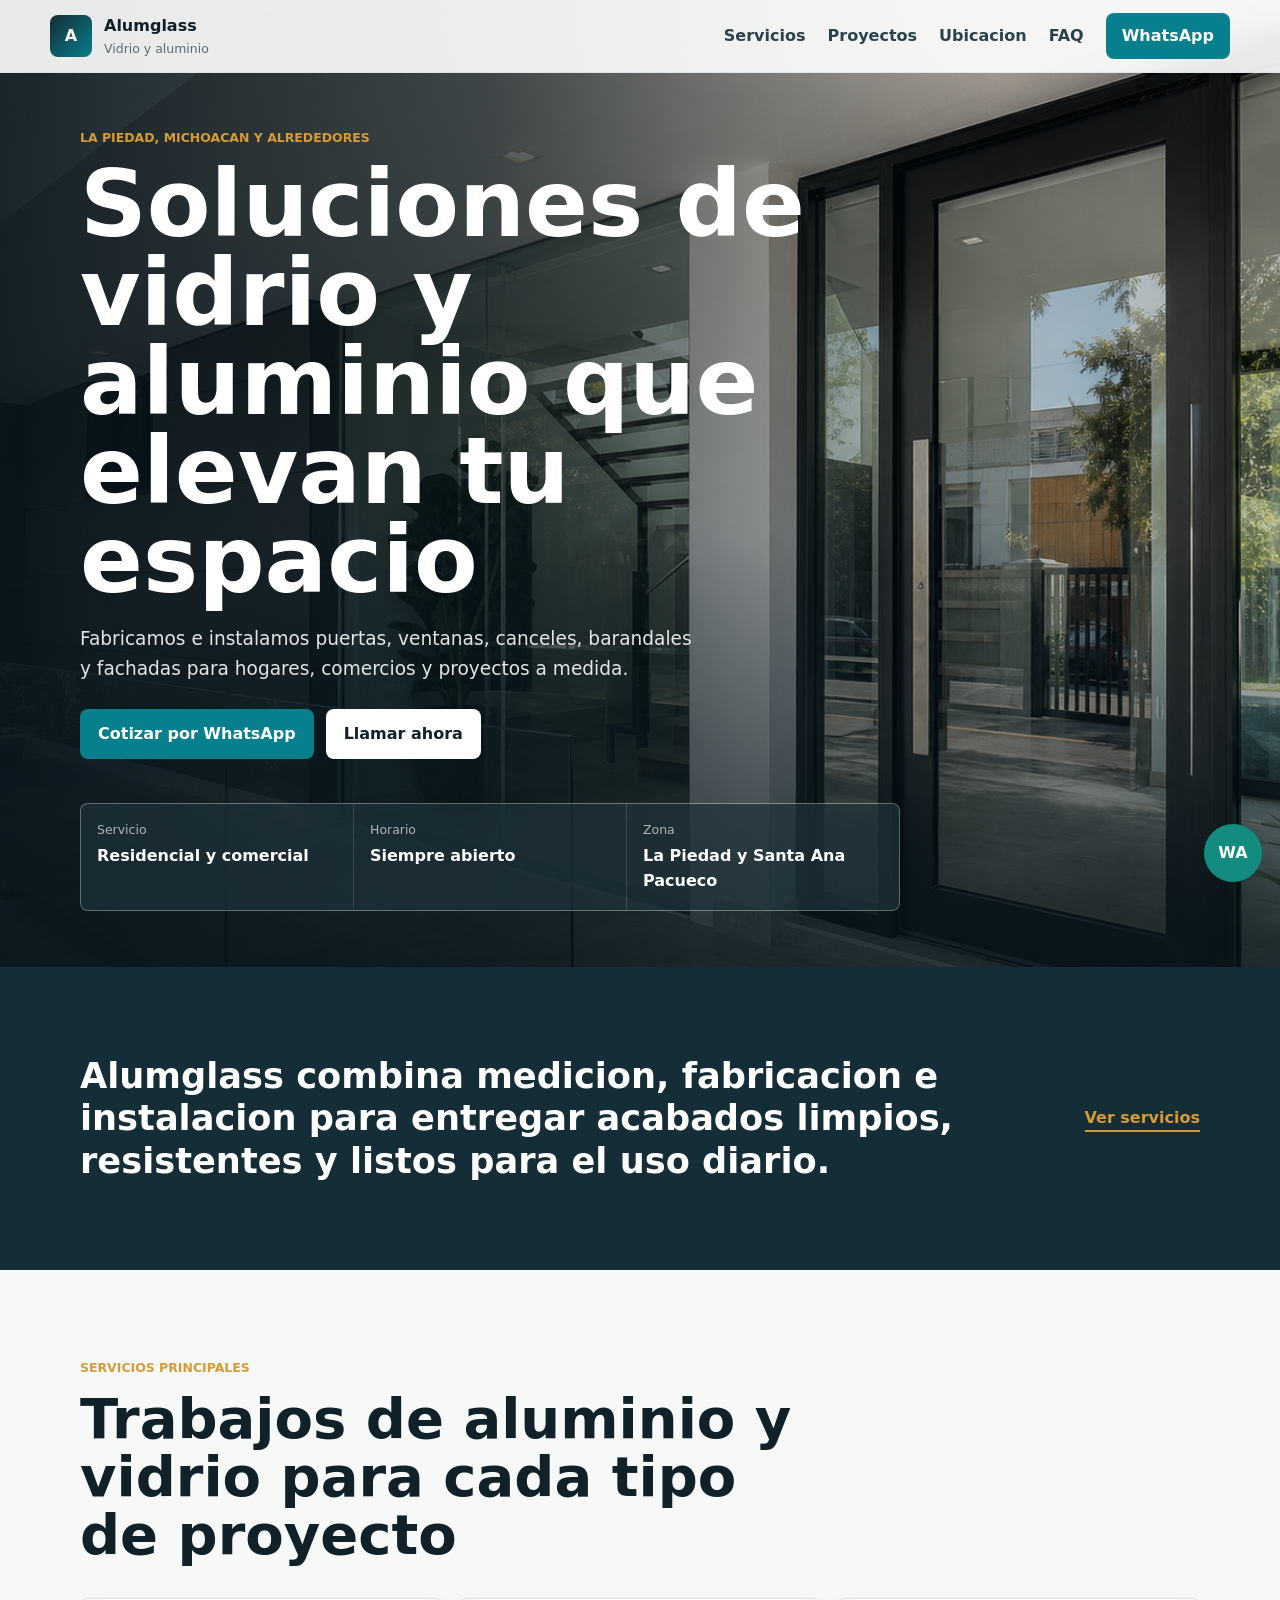
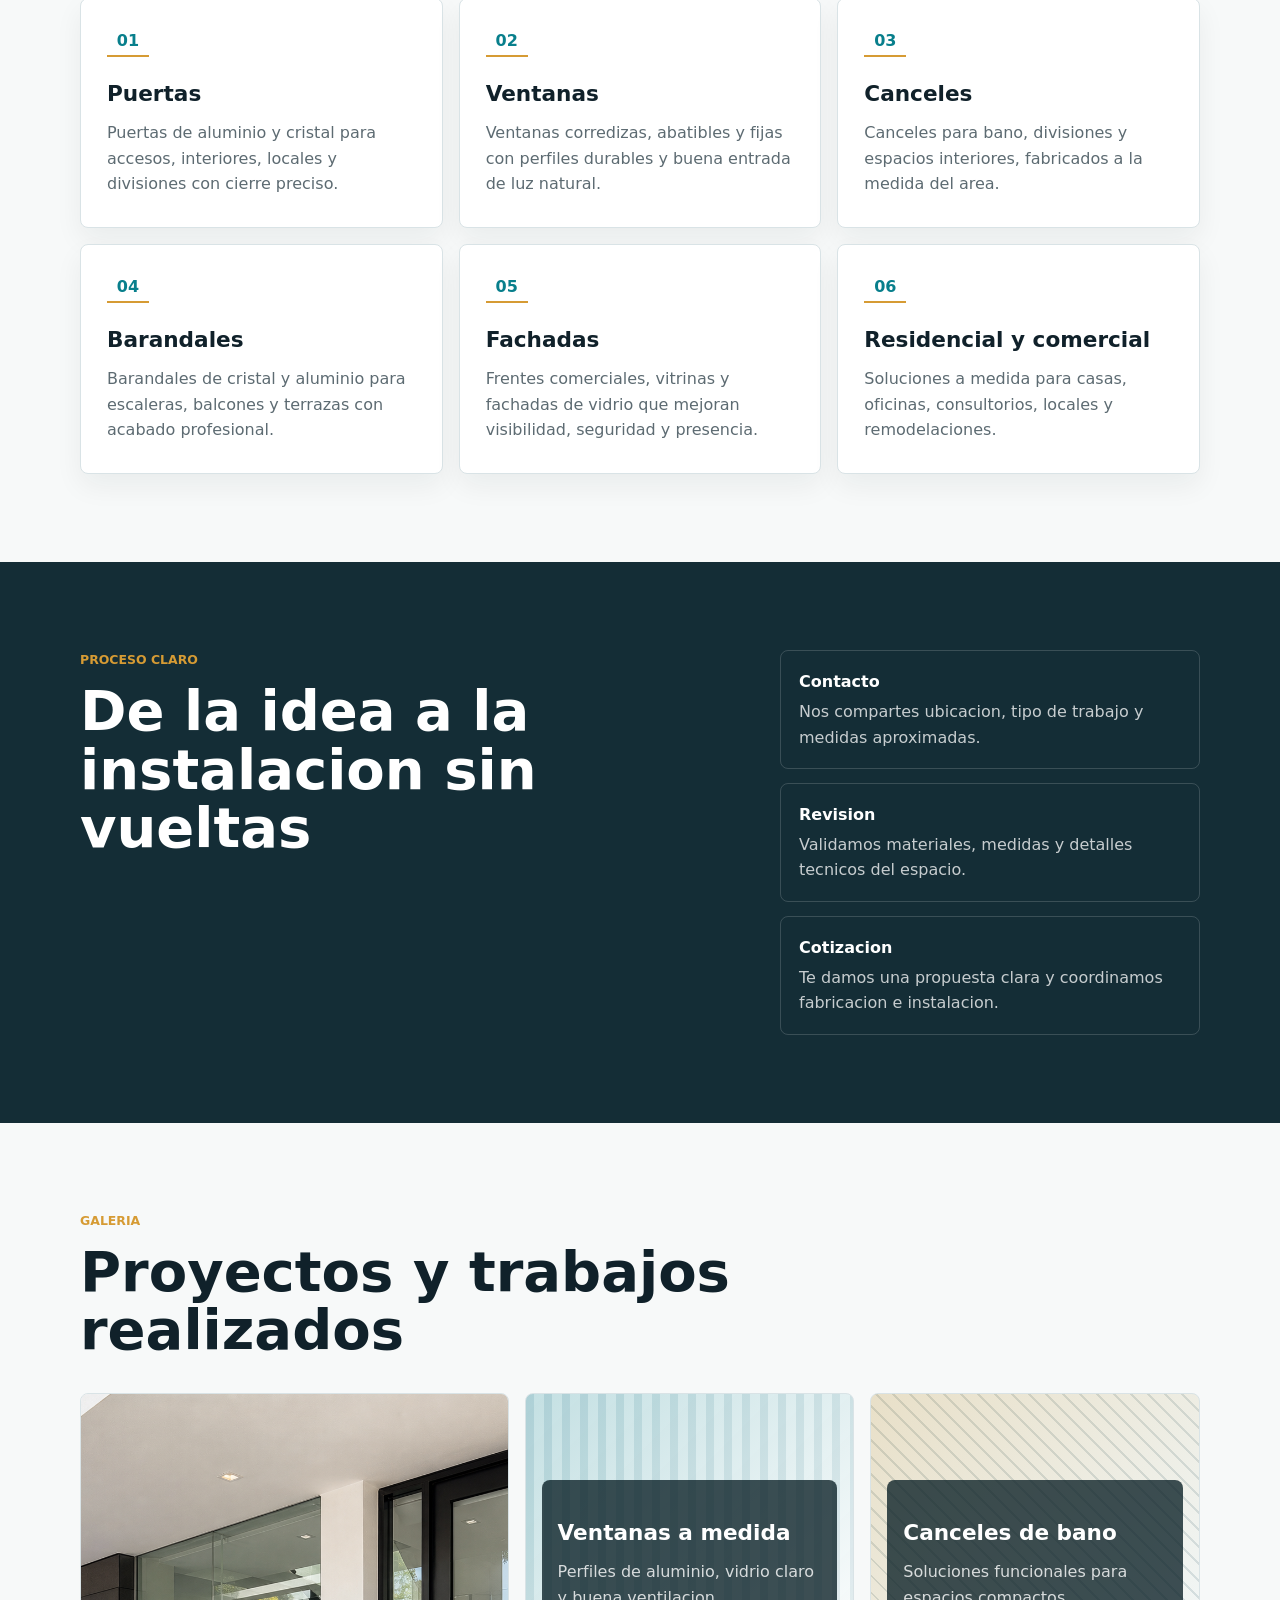
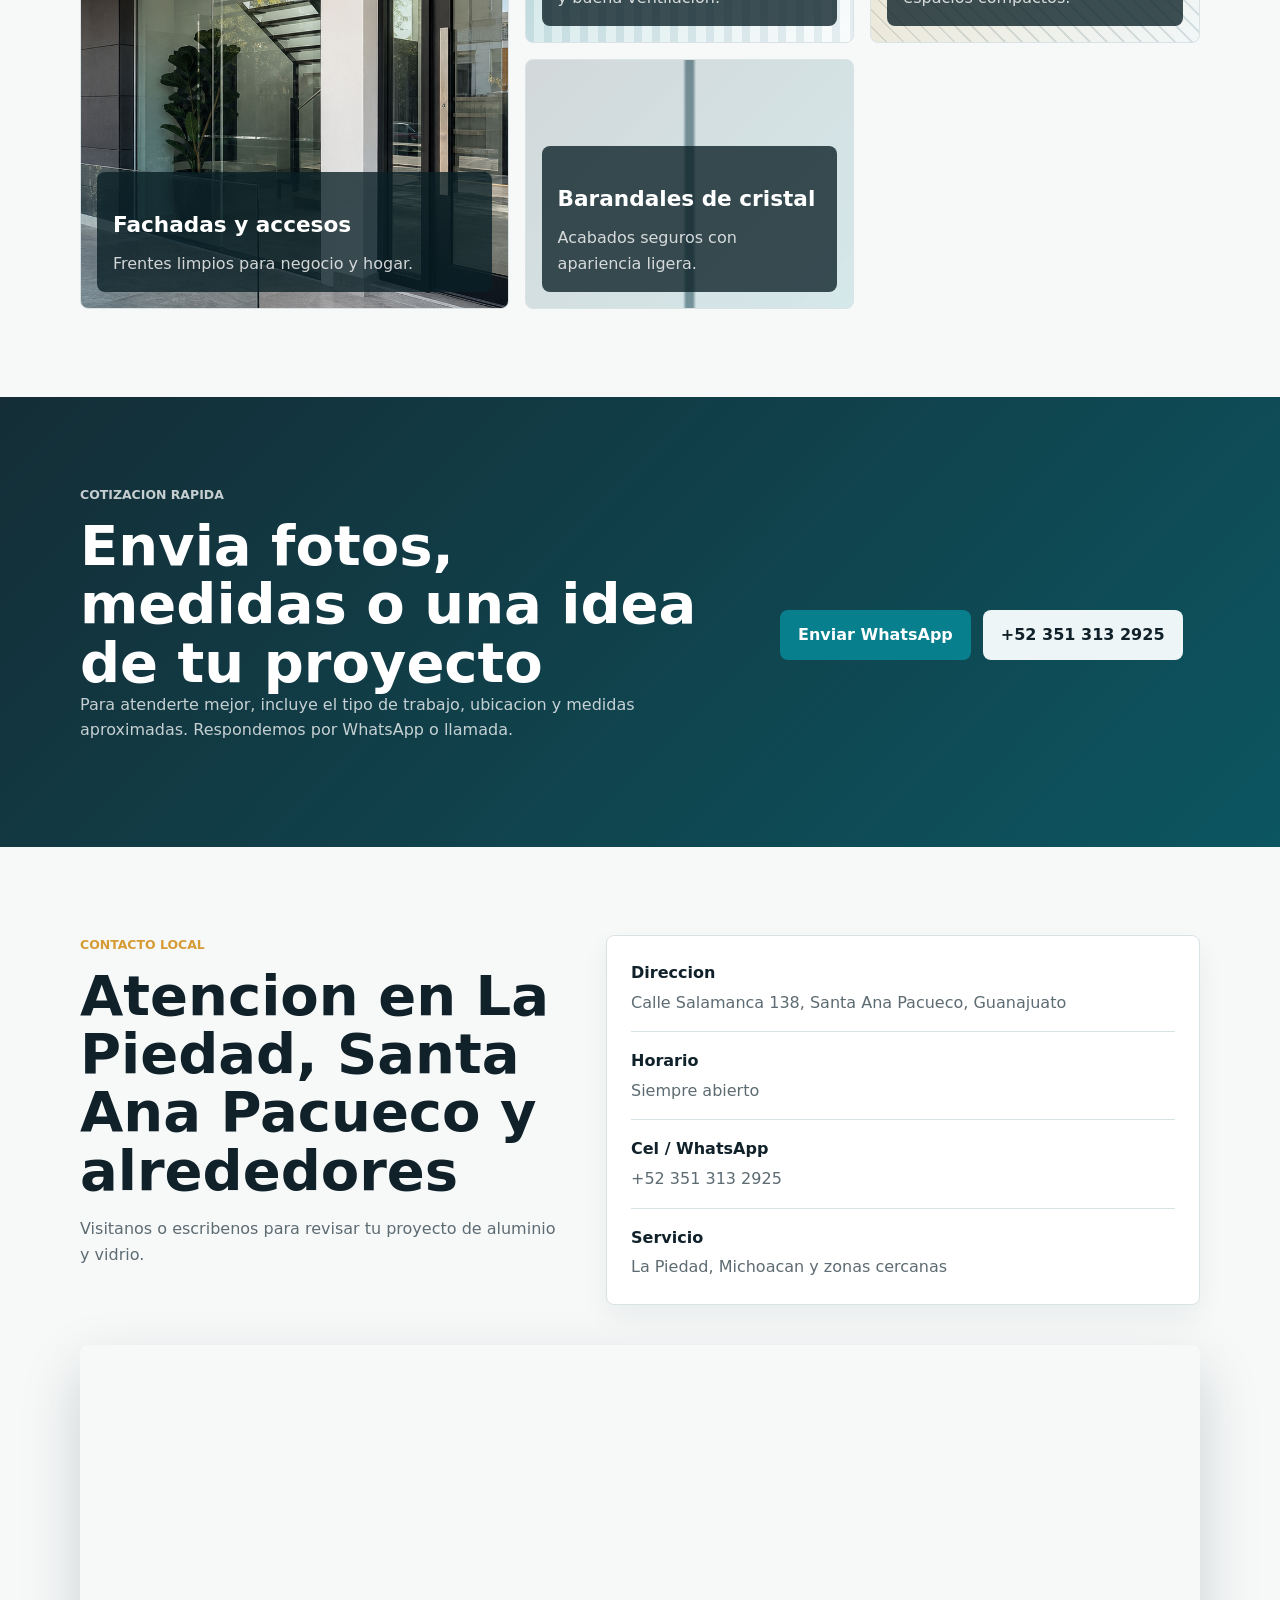
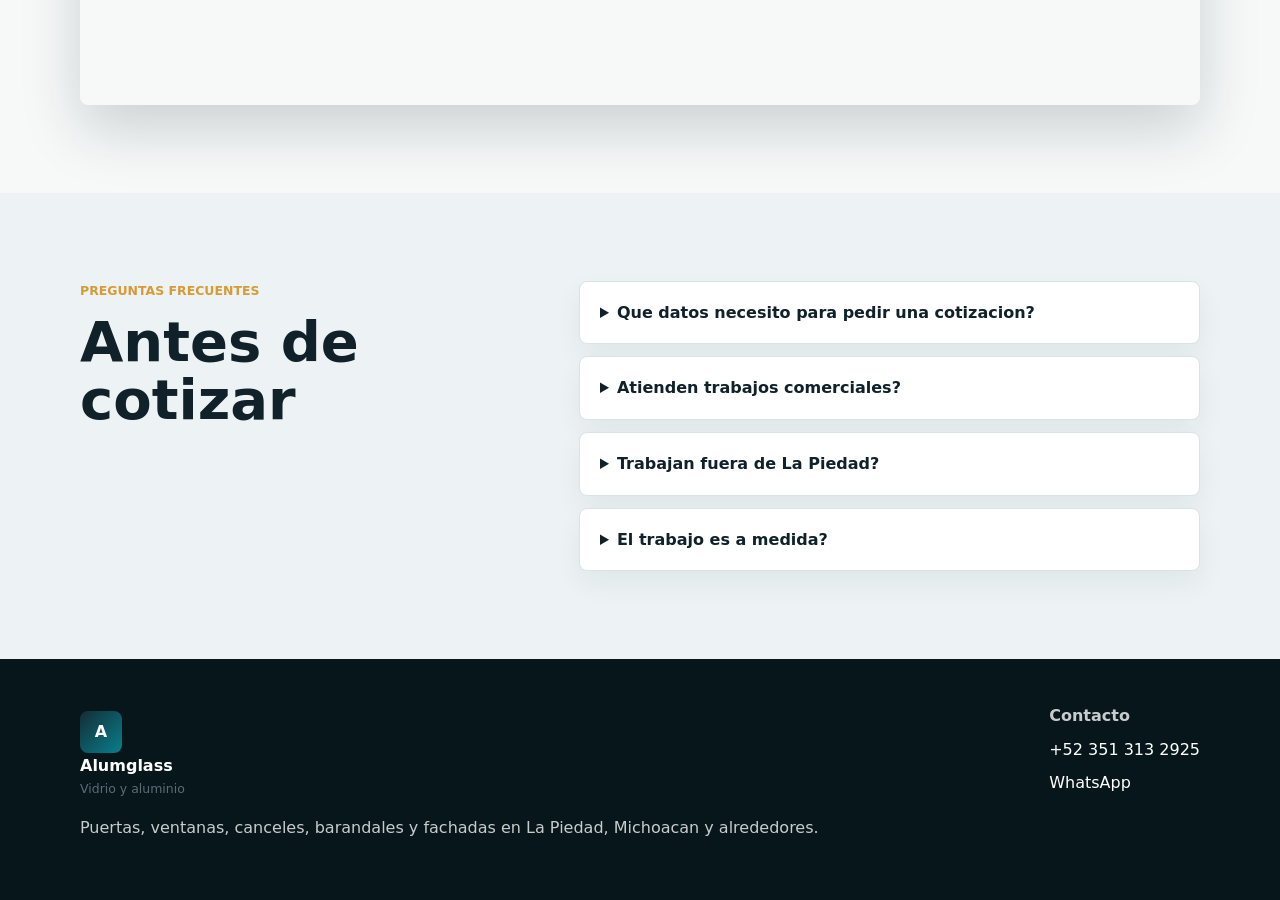
==== index.html @ df2015a8 "Create Alumglass business website" ====
<!doctype html>
<html lang="es-MX">
  <head>
    <meta charset="utf-8">
    <meta name="viewport" content="width=device-width, initial-scale=1">
    <title>Alumglass | Vidrio y aluminio en La Piedad, Michoacan</title>
    <meta name="description" content="Alumglass realiza puertas, ventanas, canceles, barandales, fachadas y trabajos residenciales o comerciales en La Piedad, Santa Ana Pacueco y alrededores. Cotiza por WhatsApp.">
    <meta name="robots" content="index,follow">
    <meta name="theme-color" content="#0b1f2a">
    <link rel="canonical" href="https://alumglass.example/">
    <link rel="icon" href="assets/images/favicon.svg" type="image/svg+xml">
    <link rel="preload" href="assets/images/hero-alumglass.png" as="image">
    <link rel="stylesheet" href="assets/css/styles.css">
    <meta property="og:type" content="website">
    <meta property="og:title" content="Alumglass | Vidrio y aluminio">
    <meta property="og:description" content="Instalacion profesional de aluminio y vidrio para hogares y negocios en La Piedad, Michoacan y alrededores.">
    <meta property="og:image" content="assets/images/hero-alumglass.png">
    <script type="application/ld+json">
      {
        "@context": "https://schema.org",
        "@type": "HomeAndConstructionBusiness",
        "name": "Alumglass",
        "areaServed": ["La Piedad, Michoacan", "Santa Ana Pacueco, Guanajuato", "Yurécuaro", "Numarán", "Pénjamo"],
        "address": {
          "@type": "PostalAddress",
          "streetAddress": "Calle Salamanca 138",
          "addressLocality": "Santa Ana Pacueco",
          "addressRegion": "Guanajuato",
          "addressCountry": "MX"
        },
        "telephone": "+523513132925",
        "openingHours": "Mo-Su 00:00-23:59",
        "url": "https://alumglass.example/",
        "sameAs": ["https://wa.me/523513132925"]
      }
    </script>
  </head>
  <body>
    <a class="skip-link" href="#contenido">Saltar al contenido</a>
    <header class="site-header" data-header>
      <nav class="nav" aria-label="Principal">
        <a class="brand" href="#inicio" aria-label="Alumglass inicio">
          <span class="brand-mark" aria-hidden="true">A</span>
          <span>
            <strong>Alumglass</strong>
            <small>Vidrio y aluminio</small>
          </span>
        </a>
        <button class="nav-toggle" type="button" aria-expanded="false" aria-controls="nav-menu" data-nav-toggle>
          <span class="sr-only">Abrir menu</span>
          <span></span><span></span><span></span>
        </button>
        <div class="nav-menu" id="nav-menu" data-nav-menu>
          <a href="#servicios">Servicios</a>
          <a href="#proyectos">Proyectos</a>
          <a href="#ubicacion">Ubicacion</a>
          <a href="#faq">FAQ</a>
          <a class="nav-cta" href="https://wa.me/523513132925?text=Hola%20Alumglass%2C%20quiero%20cotizar%20un%20trabajo%20de%20aluminio%20y%20vidrio." target="_blank" rel="noopener">WhatsApp</a>
        </div>
      </nav>
    </header>

    <main id="contenido">
      <section class="hero" id="inicio" aria-labelledby="hero-title">
        <picture class="hero-media">
          <img src="assets/images/hero-alumglass.png" alt="Instalacion moderna de vidrio y aluminio con ventanas, puertas y barandales" width="1536" height="1024" fetchpriority="high">
        </picture>
        <div class="hero-overlay" aria-hidden="true"></div>
        <div class="hero-content">
          <p class="eyebrow">La Piedad, Michoacan y alrededores</p>
          <h1 id="hero-title">Soluciones de vidrio y aluminio que elevan tu espacio</h1>
          <p>Fabricamos e instalamos puertas, ventanas, canceles, barandales y fachadas para hogares, comercios y proyectos a medida.</p>
          <div class="hero-actions">
            <a class="btn btn-primary" href="https://wa.me/523513132925?text=Hola%20Alumglass%2C%20quiero%20cotizar%20un%20proyecto." target="_blank" rel="noopener">Cotizar por WhatsApp</a>
            <a class="btn btn-secondary" href="tel:+523513132925">Llamar ahora</a>
          </div>
          <dl class="hero-proof" aria-label="Datos rapidos">
            <div><dt>Servicio</dt><dd>Residencial y comercial</dd></div>
            <div><dt>Horario</dt><dd>Siempre abierto</dd></div>
            <div><dt>Zona</dt><dd>La Piedad y Santa Ana Pacueco</dd></div>
          </dl>
        </div>
      </section>

      <section class="section intro-band" aria-label="Resumen de Alumglass">
        <div class="container intro-grid">
          <p>Alumglass combina medicion, fabricacion e instalacion para entregar acabados limpios, resistentes y listos para el uso diario.</p>
          <a class="text-link" href="#servicios">Ver servicios</a>
        </div>
      </section>

      <section class="section" id="servicios" aria-labelledby="servicios-title">
        <div class="container">
          <div class="section-heading">
            <p class="eyebrow">Servicios principales</p>
            <h2 id="servicios-title">Trabajos de aluminio y vidrio para cada tipo de proyecto</h2>
          </div>
          <div class="services-grid">
            <article class="service-card">
              <span class="service-icon" aria-hidden="true">01</span>
              <h3>Puertas</h3>
              <p>Puertas de aluminio y cristal para accesos, interiores, locales y divisiones con cierre preciso.</p>
            </article>
            <article class="service-card">
              <span class="service-icon" aria-hidden="true">02</span>
              <h3>Ventanas</h3>
              <p>Ventanas corredizas, abatibles y fijas con perfiles durables y buena entrada de luz natural.</p>
            </article>
            <article class="service-card">
              <span class="service-icon" aria-hidden="true">03</span>
              <h3>Canceles</h3>
              <p>Canceles para bano, divisiones y espacios interiores, fabricados a la medida del area.</p>
            </article>
            <article class="service-card">
              <span class="service-icon" aria-hidden="true">04</span>
              <h3>Barandales</h3>
              <p>Barandales de cristal y aluminio para escaleras, balcones y terrazas con acabado profesional.</p>
            </article>
            <article class="service-card">
              <span class="service-icon" aria-hidden="true">05</span>
              <h3>Fachadas</h3>
              <p>Frentes comerciales, vitrinas y fachadas de vidrio que mejoran visibilidad, seguridad y presencia.</p>
            </article>
            <article class="service-card">
              <span class="service-icon" aria-hidden="true">06</span>
              <h3>Residencial y comercial</h3>
              <p>Soluciones a medida para casas, oficinas, consultorios, locales y remodelaciones.</p>
            </article>
          </div>
        </div>
      </section>

      <section class="section process-band" aria-labelledby="proceso-title">
        <div class="container process-grid">
          <div>
            <p class="eyebrow">Proceso claro</p>
            <h2 id="proceso-title">De la idea a la instalacion sin vueltas</h2>
          </div>
          <ol class="process-list">
            <li><strong>Contacto</strong><span>Nos compartes ubicacion, tipo de trabajo y medidas aproximadas.</span></li>
            <li><strong>Revision</strong><span>Validamos materiales, medidas y detalles tecnicos del espacio.</span></li>
            <li><strong>Cotizacion</strong><span>Te damos una propuesta clara y coordinamos fabricacion e instalacion.</span></li>
          </ol>
        </div>
      </section>

      <section class="section" id="proyectos" aria-labelledby="proyectos-title">
        <div class="container">
          <div class="section-heading">
            <p class="eyebrow">Galeria</p>
            <h2 id="proyectos-title">Proyectos y trabajos realizados</h2>
          </div>
          <div class="gallery-grid">
            <article class="project-card project-large">
              <img src="assets/images/hero-alumglass.png" alt="Fachada moderna con vidrio y aluminio" loading="lazy" width="900" height="600">
              <div><h3>Fachadas y accesos</h3><p>Frentes limpios para negocio y hogar.</p></div>
            </article>
            <article class="project-card project-tone-a">
              <div><h3>Ventanas a medida</h3><p>Perfiles de aluminio, vidrio claro y buena ventilacion.</p></div>
            </article>
            <article class="project-card project-tone-b">
              <div><h3>Canceles de bano</h3><p>Soluciones funcionales para espacios compactos.</p></div>
            </article>
            <article class="project-card project-tone-c">
              <div><h3>Barandales de cristal</h3><p>Acabados seguros con apariencia ligera.</p></div>
            </article>
          </div>
        </div>
      </section>

      <section class="section quote-band" aria-labelledby="quote-title">
        <div class="container quote-grid">
          <div>
            <p class="eyebrow">Cotizacion rapida</p>
            <h2 id="quote-title">Envia fotos, medidas o una idea de tu proyecto</h2>
            <p>Para atenderte mejor, incluye el tipo de trabajo, ubicacion y medidas aproximadas. Respondemos por WhatsApp o llamada.</p>
          </div>
          <div class="quote-actions">
            <a class="btn btn-primary" href="https://wa.me/523513132925?text=Hola%20Alumglass%2C%20quiero%20cotizar.%20Mi%20proyecto%20es%3A" target="_blank" rel="noopener">Enviar WhatsApp</a>
            <a class="btn btn-light" href="tel:+523513132925">+52 351 313 2925</a>
          </div>
        </div>
      </section>

      <section class="section" id="ubicacion" aria-labelledby="ubicacion-title">
        <div class="container location-grid">
          <div class="section-heading location-heading">
            <p class="eyebrow">Contacto local</p>
            <h2 id="ubicacion-title">Atencion en La Piedad, Santa Ana Pacueco y alrededores</h2>
            <p>Visitanos o escribenos para revisar tu proyecto de aluminio y vidrio.</p>
          </div>
          <div class="contact-panel">
            <div><strong>Direccion</strong><span>Calle Salamanca 138, Santa Ana Pacueco, Guanajuato</span></div>
            <div><strong>Horario</strong><span>Siempre abierto</span></div>
            <div><strong>Cel / WhatsApp</strong><a href="https://wa.me/523513132925" target="_blank" rel="noopener">+52 351 313 2925</a></div>
            <div><strong>Servicio</strong><span>La Piedad, Michoacan y zonas cercanas</span></div>
          </div>
          <iframe class="map" title="Ubicacion Alumglass en Google Maps" loading="lazy" referrerpolicy="no-referrer-when-downgrade" src="https://www.google.com/maps?q=Calle%20Salamanca%20138%2C%20Santa%20Ana%20Pacueco%2C%20Guanajuato&output=embed"></iframe>
        </div>
      </section>

      <section class="section faq-section" id="faq" aria-labelledby="faq-title">
        <div class="container faq-grid">
          <div class="section-heading">
            <p class="eyebrow">Preguntas frecuentes</p>
            <h2 id="faq-title">Antes de cotizar</h2>
          </div>
          <div class="faq-list">
            <details>
              <summary>Que datos necesito para pedir una cotizacion?</summary>
              <p>Tipo de trabajo, medidas aproximadas, ubicacion y, si tienes, fotos del espacio donde se instalara.</p>
            </details>
            <details>
              <summary>Atienden trabajos comerciales?</summary>
              <p>Si. Realizamos fachadas, vitrinas, puertas, ventanas y soluciones para negocios, oficinas y locales.</p>
            </details>
            <details>
              <summary>Trabajan fuera de La Piedad?</summary>
              <p>Atendemos La Piedad, Santa Ana Pacueco y alrededores. Escribenos para confirmar cobertura segun tu ubicacion.</p>
            </details>
            <details>
              <summary>El trabajo es a medida?</summary>
              <p>Si. Cada proyecto se revisa por medidas, uso, materiales y condiciones del lugar.</p>
            </details>
          </div>
        </div>
      </section>
    </main>

    <footer class="site-footer">
      <div class="container footer-grid">
        <div>
          <a class="brand footer-brand" href="#inicio">
            <span class="brand-mark" aria-hidden="true">A</span>
            <span><strong>Alumglass</strong><small>Vidrio y aluminio</small></span>
          </a>
          <p>Puertas, ventanas, canceles, barandales y fachadas en La Piedad, Michoacan y alrededores.</p>
        </div>
        <div>
          <strong>Contacto</strong>
          <a href="tel:+523513132925">+52 351 313 2925</a>
          <a href="https://wa.me/523513132925" target="_blank" rel="noopener">WhatsApp</a>
        </div>
      </div>
    </footer>

    <a class="floating-whatsapp" href="https://wa.me/523513132925?text=Hola%20Alumglass%2C%20quiero%20cotizar%20un%20trabajo." target="_blank" rel="noopener" aria-label="Contactar por WhatsApp">WA</a>
    <script src="assets/js/main.js" defer></script>
  </body>
</html>
---- assets/css/styles.css ----
:root {
  --ink: #10212a;
  --muted: #5d6b72;
  --line: #d9e3e6;
  --paper: #f7f9f9;
  --white: #ffffff;
  --steel: #6e858f;
  --teal: #087f8c;
  --gold: #d69b34;
  --graphite: #142d36;
  --shadow: 0 24px 60px rgba(8, 28, 36, 0.18);
  --radius: 8px;
  font-family: Inter, ui-sans-serif, system-ui, -apple-system, BlinkMacSystemFont, "Segoe UI", sans-serif;
}

* { box-sizing: border-box; }
html { scroll-behavior: smooth; }
body {
  margin: 0;
  color: var(--ink);
  background: var(--paper);
  line-height: 1.6;
}
img { max-width: 100%; display: block; }
a { color: inherit; text-decoration: none; }
button, input, select, textarea { font: inherit; }

.sr-only, .skip-link {
  position: absolute;
  width: 1px;
  height: 1px;
  padding: 0;
  margin: -1px;
  overflow: hidden;
  clip: rect(0, 0, 0, 0);
  white-space: nowrap;
  border: 0;
}
.skip-link:focus {
  width: auto;
  height: auto;
  margin: 12px;
  padding: 10px 14px;
  clip: auto;
  background: var(--white);
  z-index: 20;
}

.container {
  width: min(1120px, calc(100% - 32px));
  margin-inline: auto;
}
.site-header {
  position: fixed;
  inset: 0 0 auto;
  z-index: 10;
  background: rgba(255, 255, 255, 0.9);
  backdrop-filter: blur(14px);
  border-bottom: 1px solid rgba(217, 227, 230, 0.8);
}
.nav {
  width: min(1180px, calc(100% - 24px));
  min-height: 72px;
  margin-inline: auto;
  display: flex;
  align-items: center;
  justify-content: space-between;
  gap: 24px;
}
.brand {
  display: inline-flex;
  align-items: center;
  gap: 12px;
  min-width: 0;
}
.brand-mark {
  display: grid;
  place-items: center;
  width: 42px;
  height: 42px;
  border-radius: var(--radius);
  color: var(--white);
  background: linear-gradient(135deg, var(--graphite), var(--teal));
  font-weight: 800;
}
.brand strong, .brand small { display: block; }
.brand small { color: var(--muted); font-size: 0.78rem; }
.nav-menu {
  display: flex;
  align-items: center;
  gap: 22px;
  color: #29434d;
  font-weight: 700;
}
.nav-menu a { padding: 8px 0; }
.nav-cta {
  padding: 10px 16px !important;
  border-radius: var(--radius);
  color: var(--white);
  background: var(--teal);
}
.nav-toggle {
  display: none;
  width: 44px;
  height: 44px;
  border: 1px solid var(--line);
  border-radius: var(--radius);
  background: var(--white);
}
.nav-toggle span:not(.sr-only) {
  display: block;
  width: 20px;
  height: 2px;
  margin: 4px auto;
  background: var(--ink);
}

.hero {
  min-height: 96vh;
  position: relative;
  display: grid;
  align-items: end;
  padding: 128px 0 56px;
  color: var(--white);
  overflow: hidden;
}
.hero-media, .hero-media img, .hero-overlay {
  position: absolute;
  inset: 0;
  width: 100%;
  height: 100%;
}
.hero-media img {
  object-fit: cover;
  object-position: center;
}
.hero-overlay {
  background:
    linear-gradient(90deg, rgba(7, 20, 26, 0.92) 0%, rgba(7, 20, 26, 0.7) 38%, rgba(7, 20, 26, 0.2) 78%),
    linear-gradient(0deg, rgba(7, 20, 26, 0.74), transparent 45%);
}
.hero-content {
  position: relative;
  width: min(1120px, calc(100% - 32px));
  margin-inline: auto;
}
.eyebrow {
  margin: 0 0 12px;
  color: var(--gold);
  font-weight: 800;
  text-transform: uppercase;
  font-size: 0.78rem;
  letter-spacing: 0;
}
.hero h1 {
  max-width: 760px;
  margin: 0;
  font-size: clamp(2.65rem, 8vw, 5.8rem);
  line-height: 0.96;
  letter-spacing: 0;
}
.hero p:not(.eyebrow) {
  max-width: 620px;
  font-size: 1.16rem;
  color: rgba(255, 255, 255, 0.88);
}
.hero-actions, .quote-actions {
  display: flex;
  flex-wrap: wrap;
  gap: 12px;
  margin-top: 26px;
}
.btn {
  display: inline-flex;
  align-items: center;
  justify-content: center;
  min-height: 48px;
  padding: 12px 18px;
  border: 0;
  border-radius: var(--radius);
  font-weight: 800;
  cursor: pointer;
}
.btn-primary { color: var(--white); background: var(--teal); }
.btn-secondary { color: var(--ink); background: var(--white); }
.btn-light { color: var(--ink); background: #edf5f6; }
.hero-proof {
  display: grid;
  grid-template-columns: repeat(3, minmax(0, 1fr));
  gap: 1px;
  width: min(820px, 100%);
  margin: 44px 0 0;
  background: rgba(255, 255, 255, 0.18);
  border: 1px solid rgba(255, 255, 255, 0.22);
  border-radius: var(--radius);
  overflow: hidden;
}
.hero-proof div {
  padding: 16px;
  background: rgba(9, 31, 38, 0.64);
}
.hero-proof dt { color: rgba(255, 255, 255, 0.65); font-size: 0.78rem; }
.hero-proof dd { margin: 3px 0 0; font-weight: 800; }

.section { padding: 88px 0; }
.intro-band, .process-band, .quote-band {
  background: var(--graphite);
  color: var(--white);
}
.intro-grid, .quote-grid, .process-grid, .location-grid, .faq-grid {
  display: grid;
  grid-template-columns: minmax(0, 1fr) minmax(280px, 420px);
  gap: 40px;
  align-items: start;
}
.intro-grid {
  grid-template-columns: minmax(0, 1fr) auto;
  align-items: center;
}
.intro-grid p {
  margin: 0;
  font-size: clamp(1.35rem, 3vw, 2.2rem);
  line-height: 1.2;
  font-weight: 750;
}
.text-link {
  color: var(--gold);
  font-weight: 900;
  border-bottom: 2px solid currentColor;
}
.section-heading {
  max-width: 720px;
  margin-bottom: 34px;
}
.section-heading h2, .process-grid h2, .quote-grid h2 {
  margin: 0;
  font-size: clamp(2rem, 5vw, 3.5rem);
  line-height: 1.04;
}
.section-heading p:not(.eyebrow), .quote-grid p { color: var(--muted); }
.quote-band .quote-grid p, .process-band span { color: rgba(255, 255, 255, 0.76); }

.services-grid {
  display: grid;
  grid-template-columns: repeat(3, minmax(0, 1fr));
  gap: 16px;
}
.service-card, .contact-panel, .admin-card, details {
  background: var(--white);
  border: 1px solid var(--line);
  border-radius: var(--radius);
  box-shadow: 0 12px 28px rgba(7, 28, 36, 0.06);
}
.service-card {
  padding: 26px;
  min-height: 230px;
}
.service-icon {
  display: inline-grid;
  place-items: center;
  width: 42px;
  height: 32px;
  color: var(--teal);
  border-bottom: 2px solid var(--gold);
  font-weight: 900;
}
.service-card h3, .project-card h3 { margin: 20px 0 8px; font-size: 1.35rem; }
.service-card p, .project-card p { margin: 0; color: var(--muted); }

.process-list {
  display: grid;
  gap: 14px;
  margin: 0;
  padding: 0;
  list-style: none;
}
.process-list li {
  display: grid;
  gap: 4px;
  padding: 18px;
  border: 1px solid rgba(255, 255, 255, 0.16);
  border-radius: var(--radius);
}

.gallery-grid {
  display: grid;
  grid-template-columns: 1.3fr 1fr 1fr;
  grid-auto-rows: minmax(230px, auto);
  gap: 16px;
}
.project-card {
  position: relative;
  min-height: 250px;
  overflow: hidden;
  border-radius: var(--radius);
  background: var(--white);
  border: 1px solid var(--line);
}
.project-card > div {
  position: absolute;
  inset: auto 16px 16px;
  padding: 16px;
  color: var(--white);
  background: rgba(9, 31, 38, 0.78);
  border-radius: var(--radius);
}
.project-card p { color: rgba(255, 255, 255, 0.8); }
.project-large {
  grid-row: span 2;
}
.project-large img {
  width: 100%;
  height: 100%;
  object-fit: cover;
}
.project-tone-a {
  background: linear-gradient(135deg, rgba(8,127,140,0.22), rgba(255,255,255,0.28)), repeating-linear-gradient(90deg, #dbe7ea 0 8px, #f8fbfb 8px 18px);
}
.project-tone-b {
  background: linear-gradient(135deg, rgba(214,155,52,0.24), rgba(255,255,255,0.2)), repeating-linear-gradient(45deg, #eef5f6 0 10px, #cad8dc 10px 12px);
}
.project-tone-c {
  background: linear-gradient(135deg, rgba(20,45,54,0.16), rgba(8,127,140,0.14)), linear-gradient(90deg, transparent 48%, #8599a0 49% 51%, transparent 52%);
}

.quote-band {
  background: linear-gradient(135deg, var(--graphite), #0c5661);
}
.quote-grid {
  align-items: center;
}
.quote-grid h2, .quote-grid p { margin-top: 0; }
.location-grid {
  grid-template-columns: 0.9fr 1.1fr;
}
.location-heading { margin-bottom: 0; }
.contact-panel {
  padding: 24px;
  display: grid;
  gap: 16px;
}
.contact-panel div {
  display: grid;
  gap: 4px;
  padding-bottom: 16px;
  border-bottom: 1px solid var(--line);
}
.contact-panel div:last-child { border-bottom: 0; padding-bottom: 0; }
.contact-panel span, .contact-panel a { color: var(--muted); }
.map {
  grid-column: 1 / -1;
  width: 100%;
  min-height: 360px;
  border: 0;
  border-radius: var(--radius);
  box-shadow: var(--shadow);
}

.faq-section { background: #edf3f4; }
.faq-grid { grid-template-columns: 0.85fr 1.15fr; }
.faq-list { display: grid; gap: 12px; }
details { padding: 18px 20px; }
summary {
  cursor: pointer;
  font-weight: 850;
}
details p { margin: 10px 0 0; color: var(--muted); }

.site-footer {
  padding: 44px 0;
  color: rgba(255, 255, 255, 0.78);
  background: #07161b;
}
.footer-grid {
  display: grid;
  grid-template-columns: minmax(0, 1fr) auto;
  gap: 32px;
}
.footer-brand { color: var(--white); }
.site-footer a { display: block; margin-top: 8px; color: var(--white); }
.floating-whatsapp {
  position: fixed;
  right: 18px;
  bottom: 18px;
  z-index: 9;
  display: grid;
  place-items: center;
  width: 58px;
  height: 58px;
  border-radius: 999px;
  color: var(--white);
  background: #128c7e;
  box-shadow: var(--shadow);
  font-weight: 900;
}

.admin-page {
  min-height: 100vh;
  background: linear-gradient(135deg, #edf3f4, #ffffff);
}
.admin-shell {
  width: min(980px, calc(100% - 32px));
  margin: 0 auto;
  padding: 42px 0;
}
.admin-card {
  padding: clamp(20px, 5vw, 42px);
}
.admin-brand { margin-bottom: 32px; }
.quote-form {
  display: grid;
  grid-template-columns: repeat(2, minmax(0, 1fr));
  gap: 18px;
}
.form-row { display: grid; gap: 7px; }
.form-wide { grid-column: 1 / -1; }
label { font-weight: 850; }
input, select, textarea {
  width: 100%;
  border: 1px solid #bfcfd4;
  border-radius: var(--radius);
  padding: 12px 13px;
  color: var(--ink);
  background: var(--white);
}
input:focus, select:focus, textarea:focus, .btn:focus-visible, a:focus-visible, summary:focus-visible {
  outline: 3px solid rgba(8, 127, 140, 0.28);
  outline-offset: 2px;
}
.field-error {
  min-height: 1.2em;
  color: #a3362d;
  font-weight: 700;
}
.form-status {
  margin: 10px 0 0;
  font-weight: 800;
}
.form-status.success { color: #087f45; }
.form-status.error { color: #a3362d; }

@media (max-width: 860px) {
  .nav-toggle { display: block; }
  .nav-menu {
    position: absolute;
    inset: 72px 12px auto;
    display: none;
    flex-direction: column;
    align-items: stretch;
    padding: 16px;
    background: var(--white);
    border: 1px solid var(--line);
    border-radius: var(--radius);
    box-shadow: var(--shadow);
  }
  .nav-menu.is-open { display: flex; }
  .hero { min-height: 92vh; padding-top: 116px; }
  .hero-proof, .services-grid, .intro-grid, .process-grid, .quote-grid, .location-grid, .faq-grid, .footer-grid, .quote-form {
    grid-template-columns: 1fr;
  }
  .gallery-grid { grid-template-columns: 1fr; }
  .project-large { grid-row: span 1; }
  .project-card { min-height: 280px; }
}

@media (max-width: 520px) {
  .section { padding: 64px 0; }
  .hero h1 { font-size: 2.7rem; }
  .hero-actions .btn, .quote-actions .btn { width: 100%; }
  .hero-proof div { padding: 13px; }
  .service-card { min-height: auto; }
}

@media (prefers-reduced-motion: reduce) {
  html { scroll-behavior: auto; }
  *, *::before, *::after { transition-duration: 0.01ms !important; animation-duration: 0.01ms !important; }
}
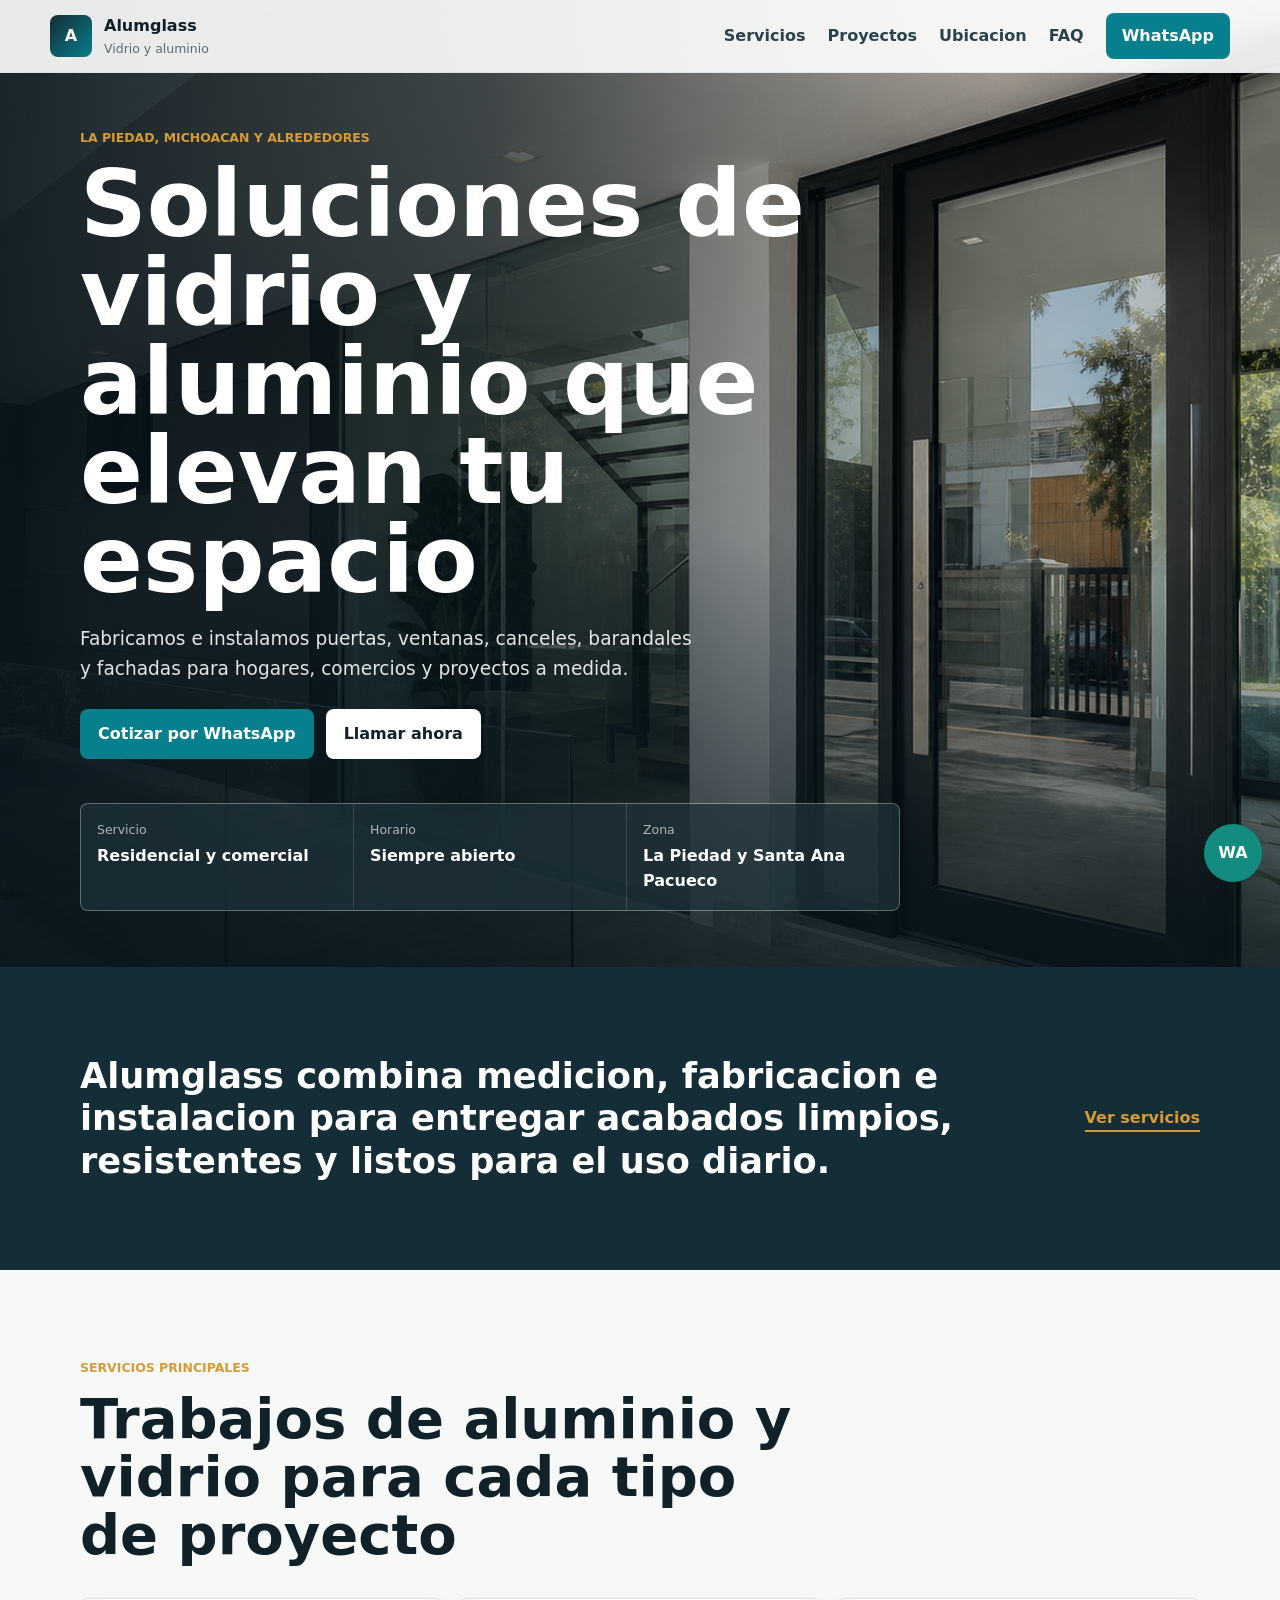
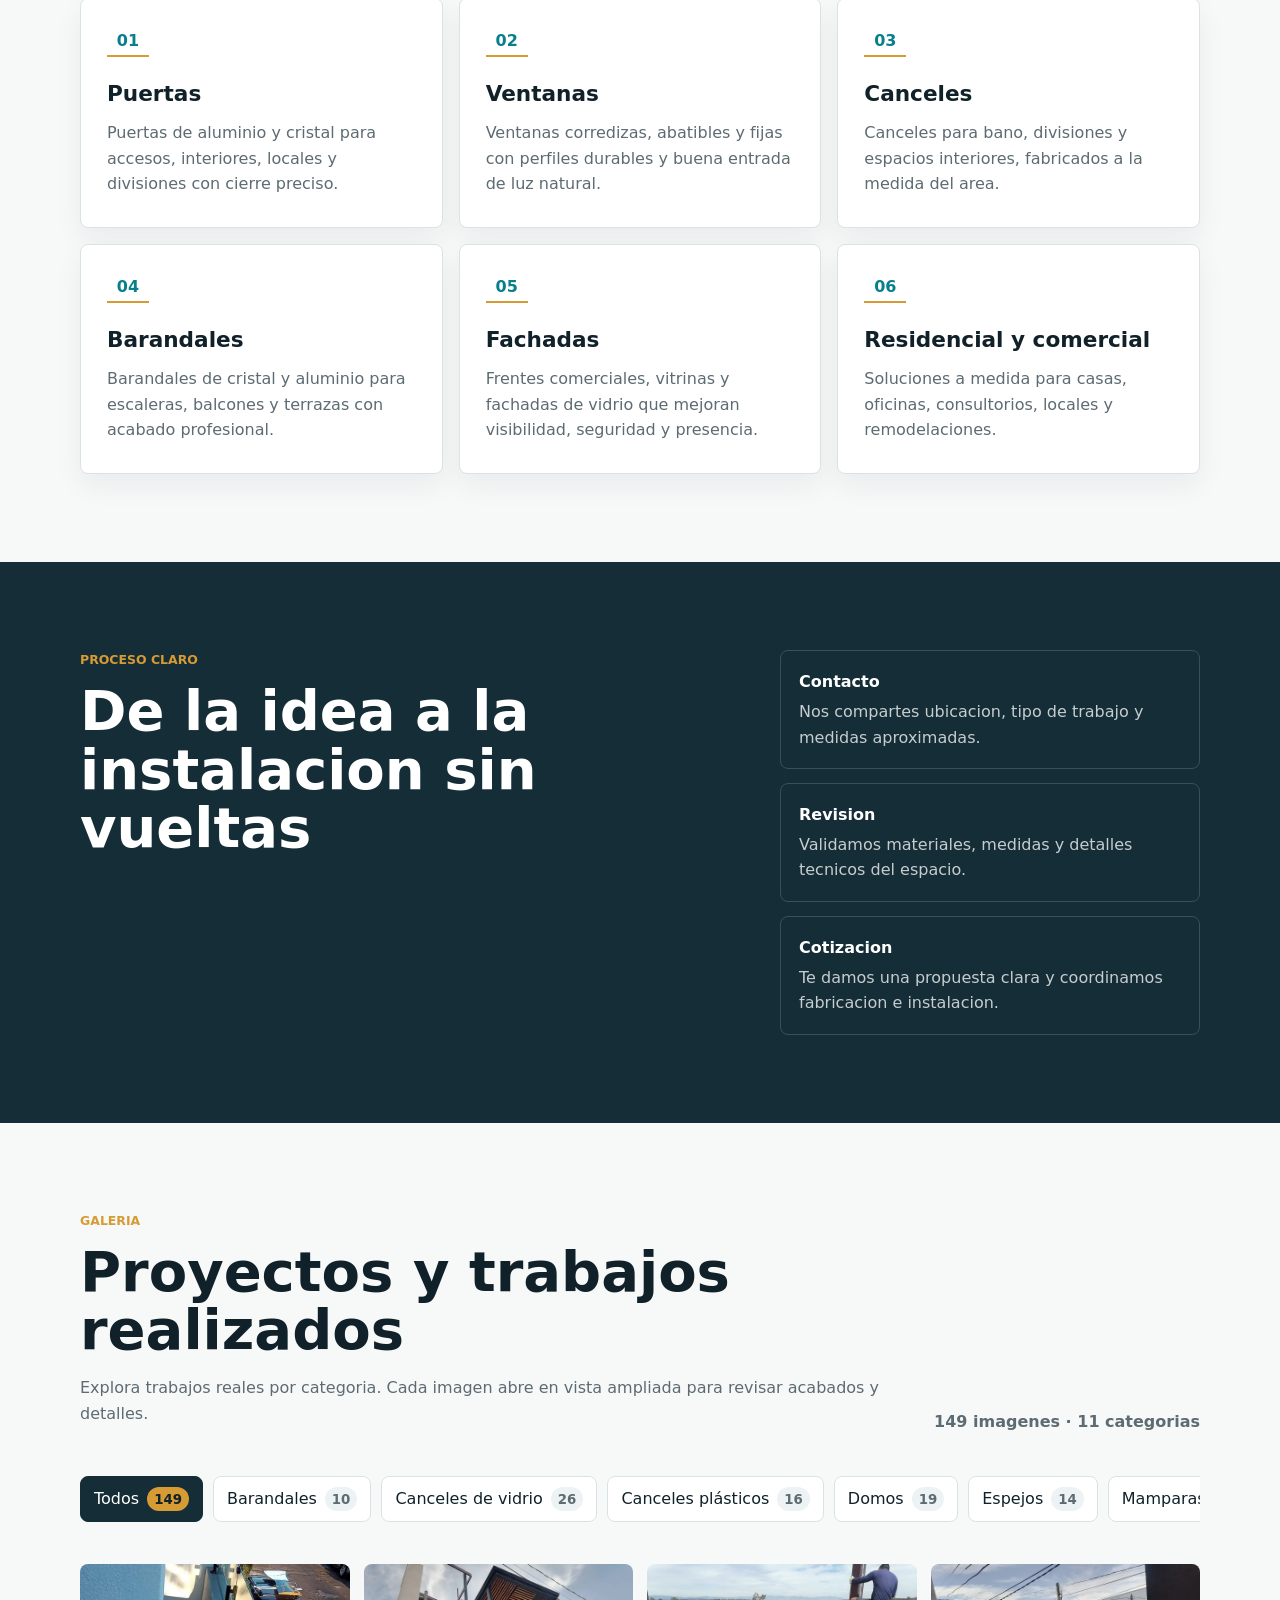
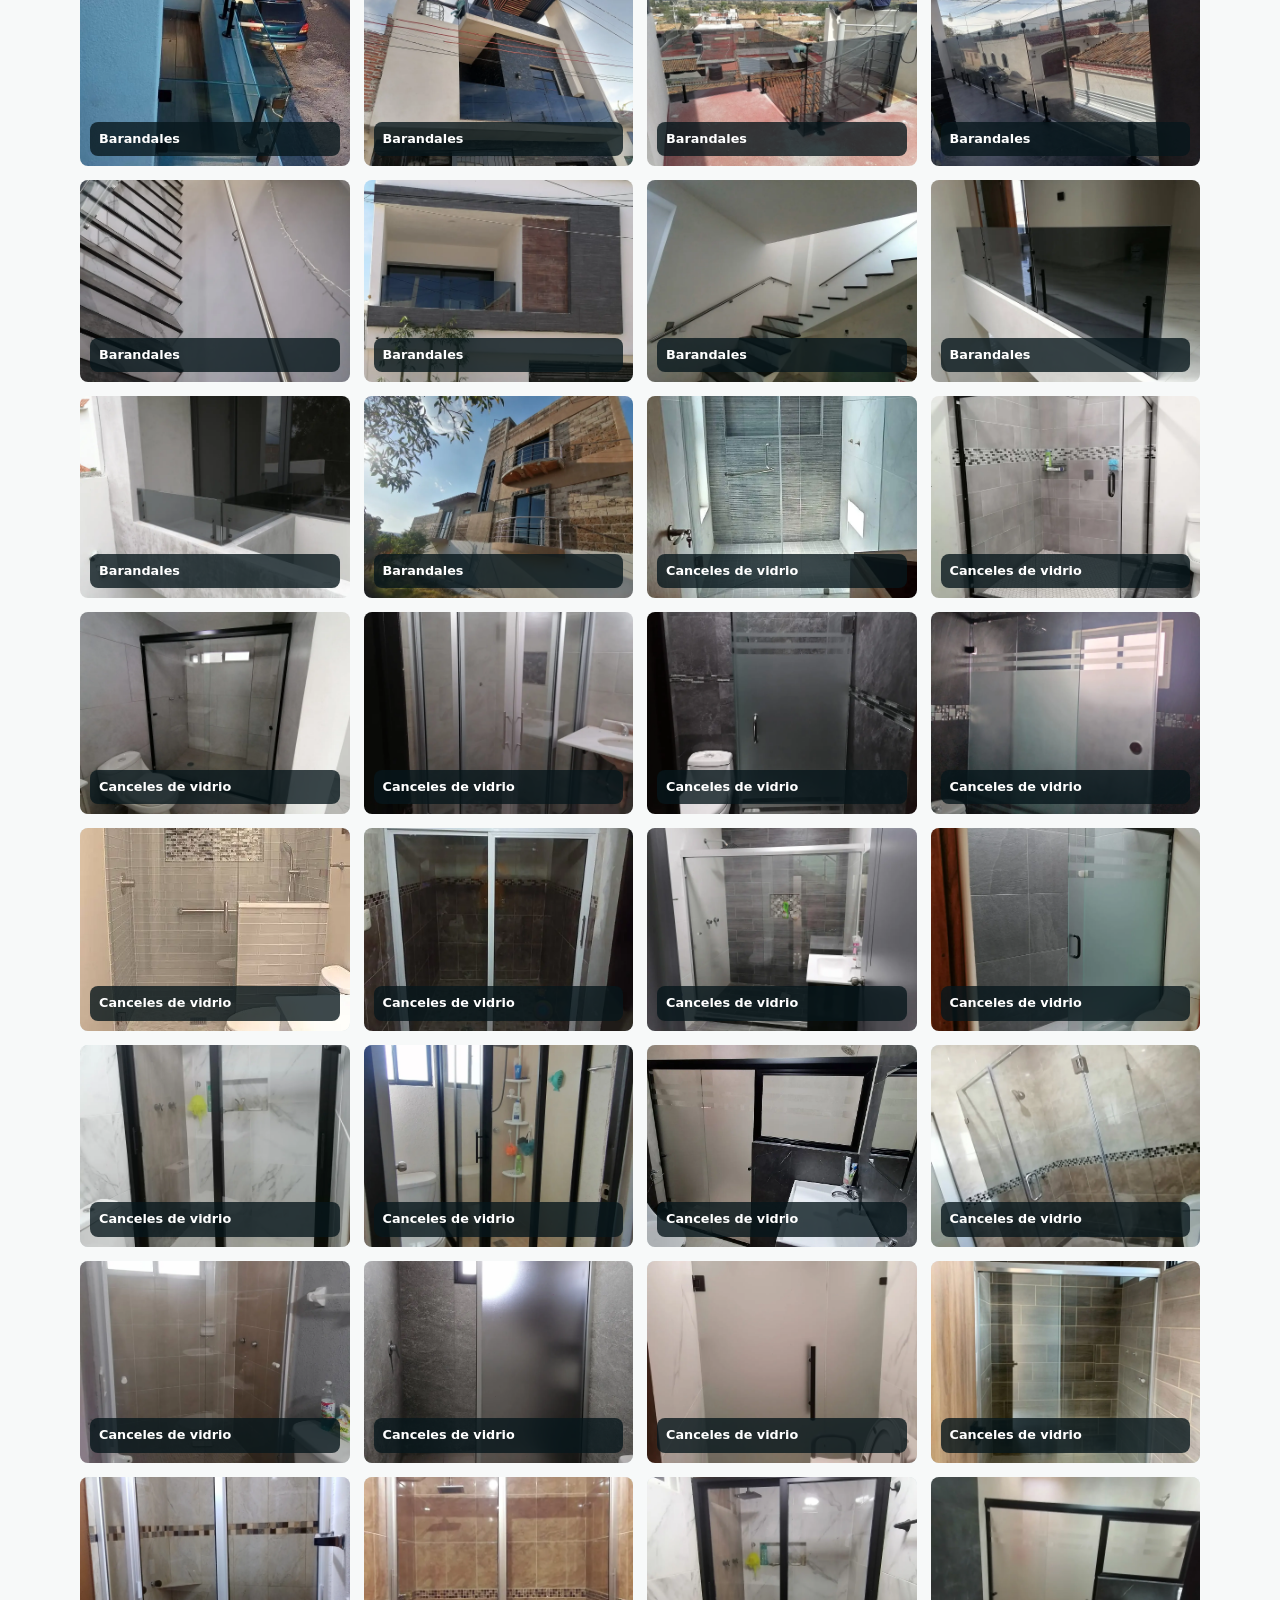
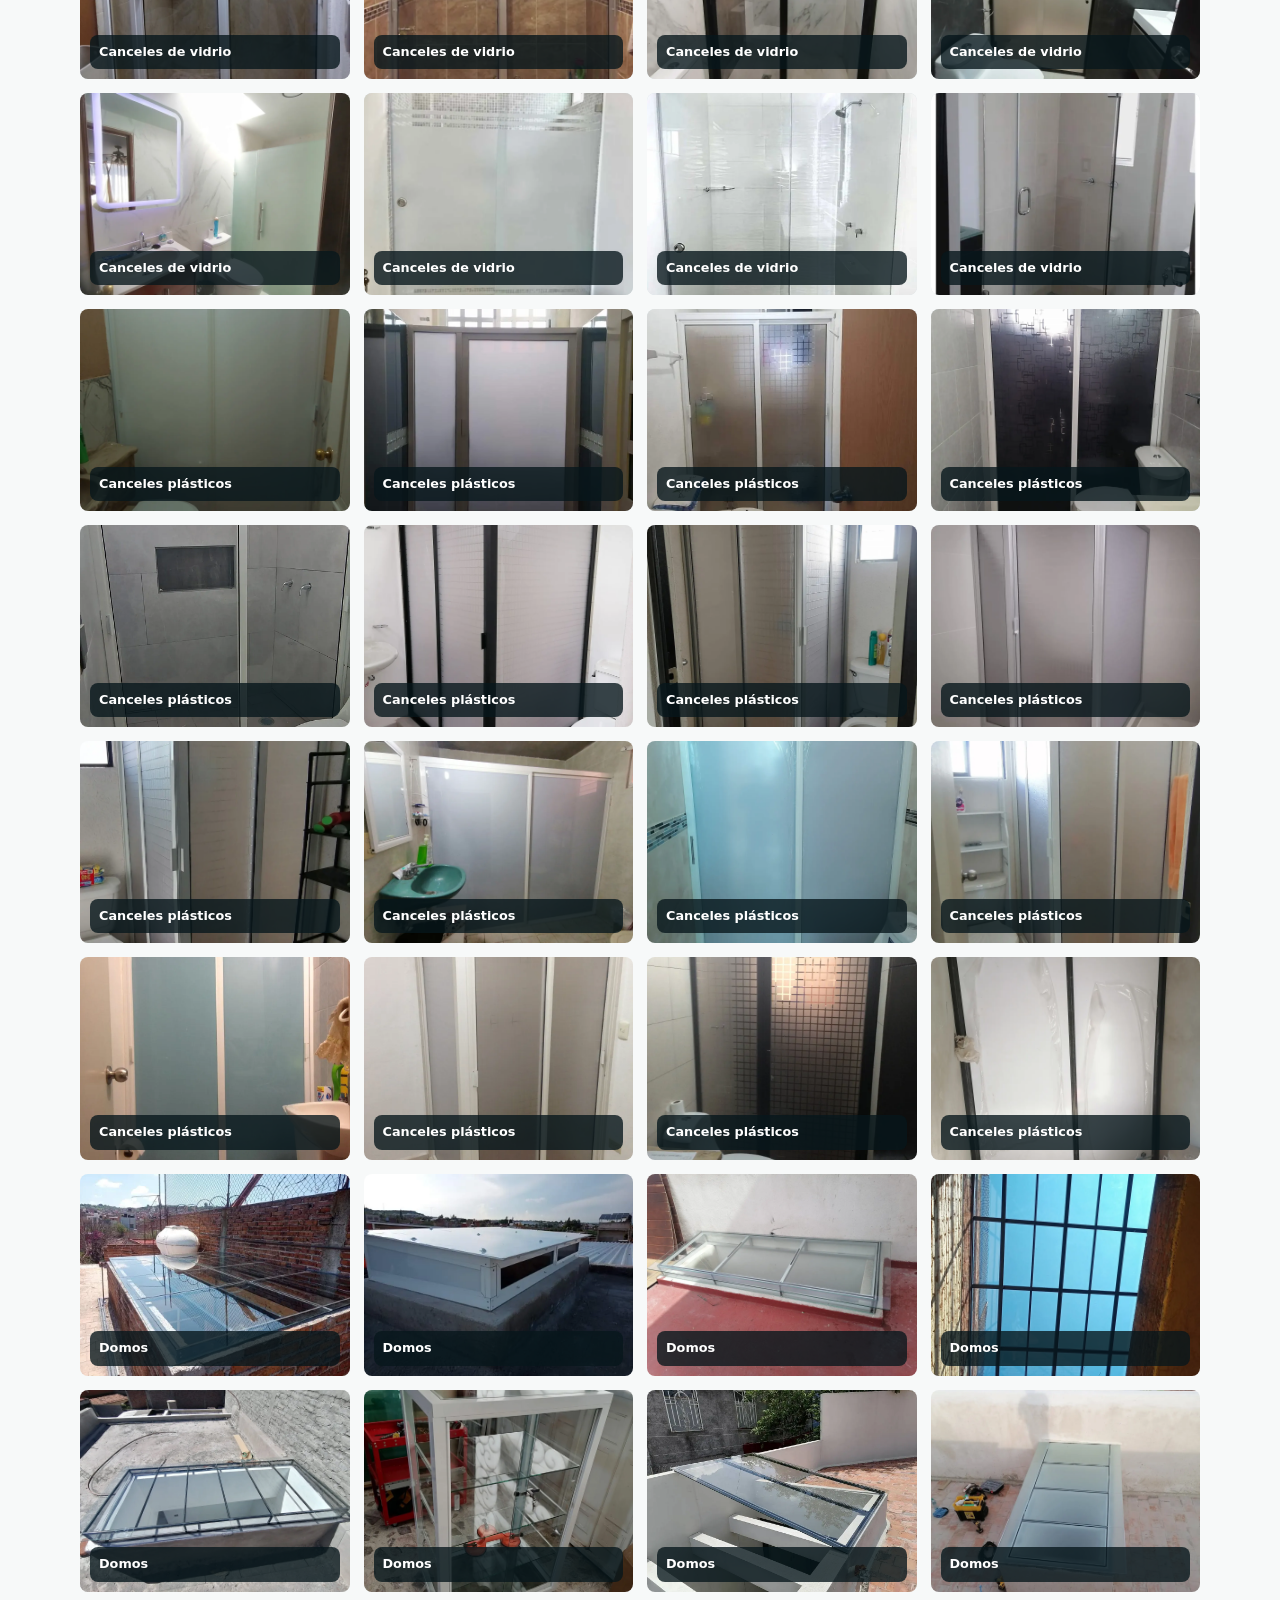
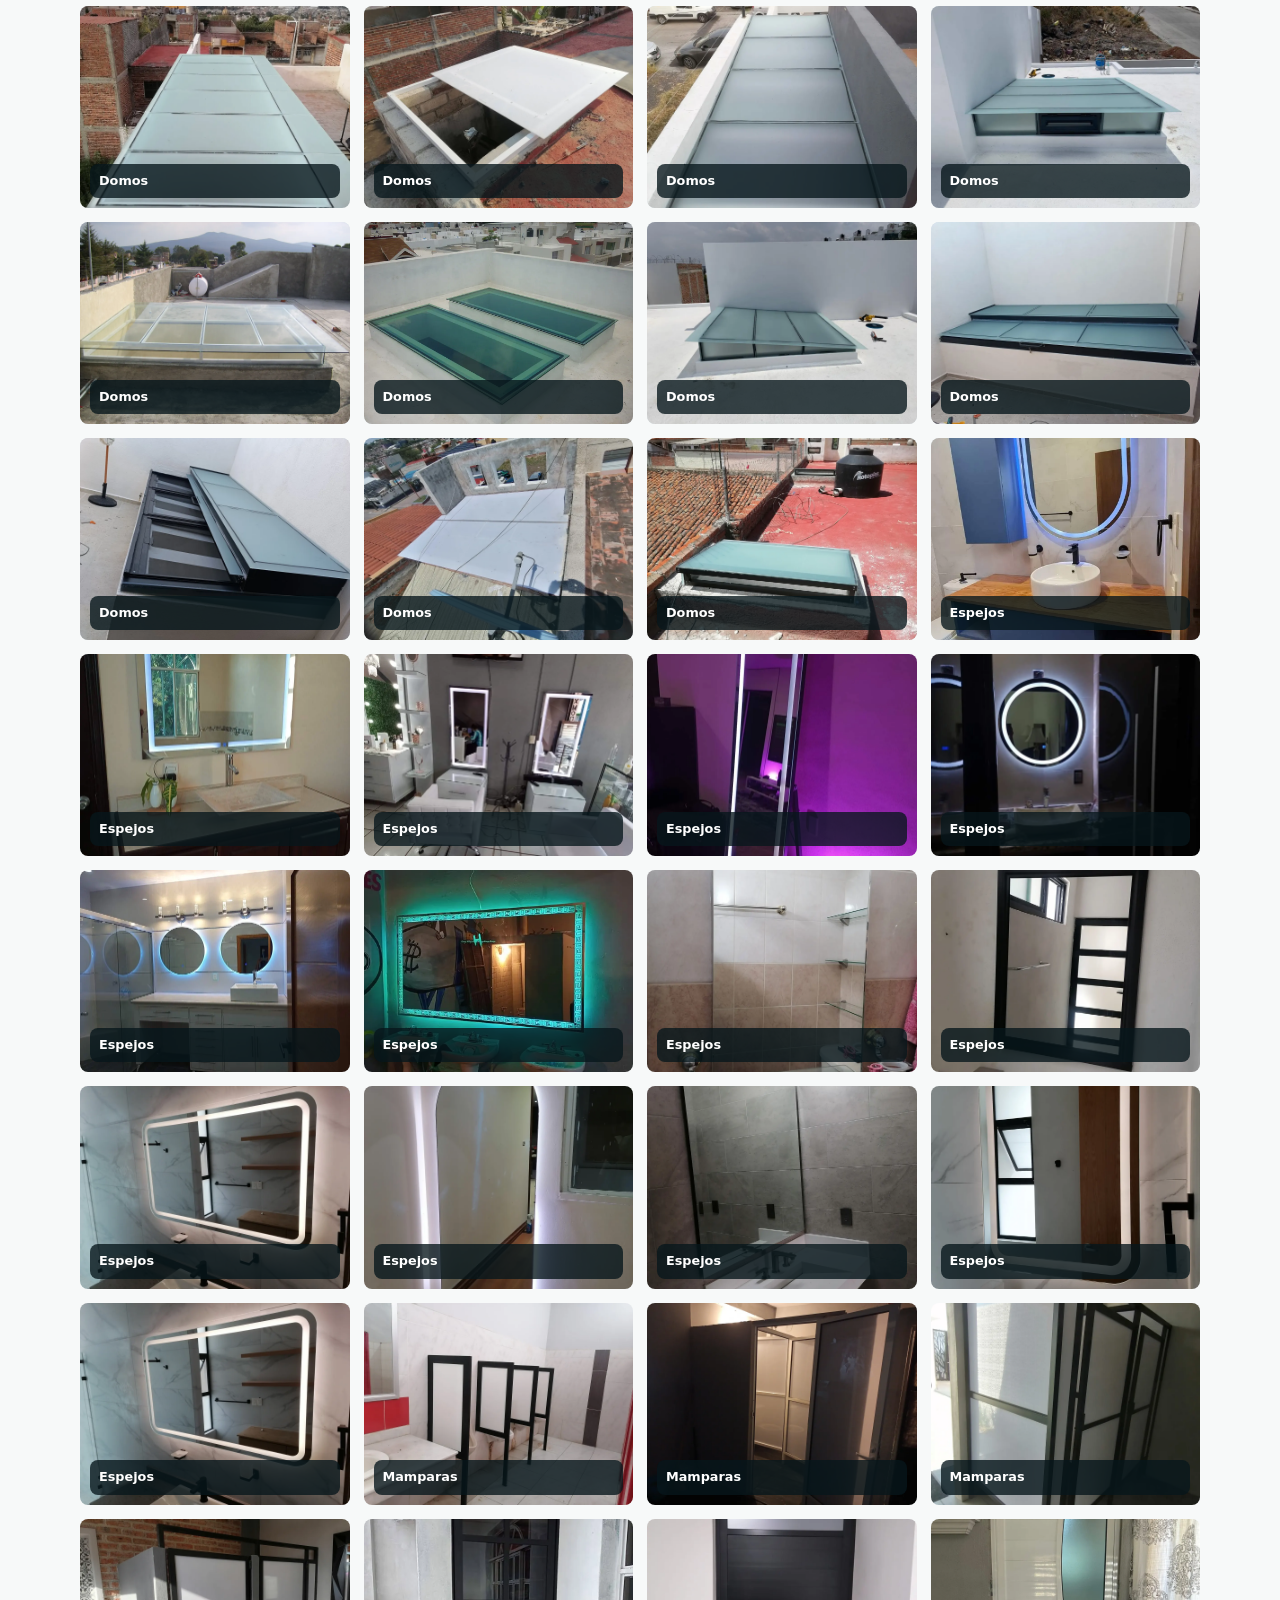
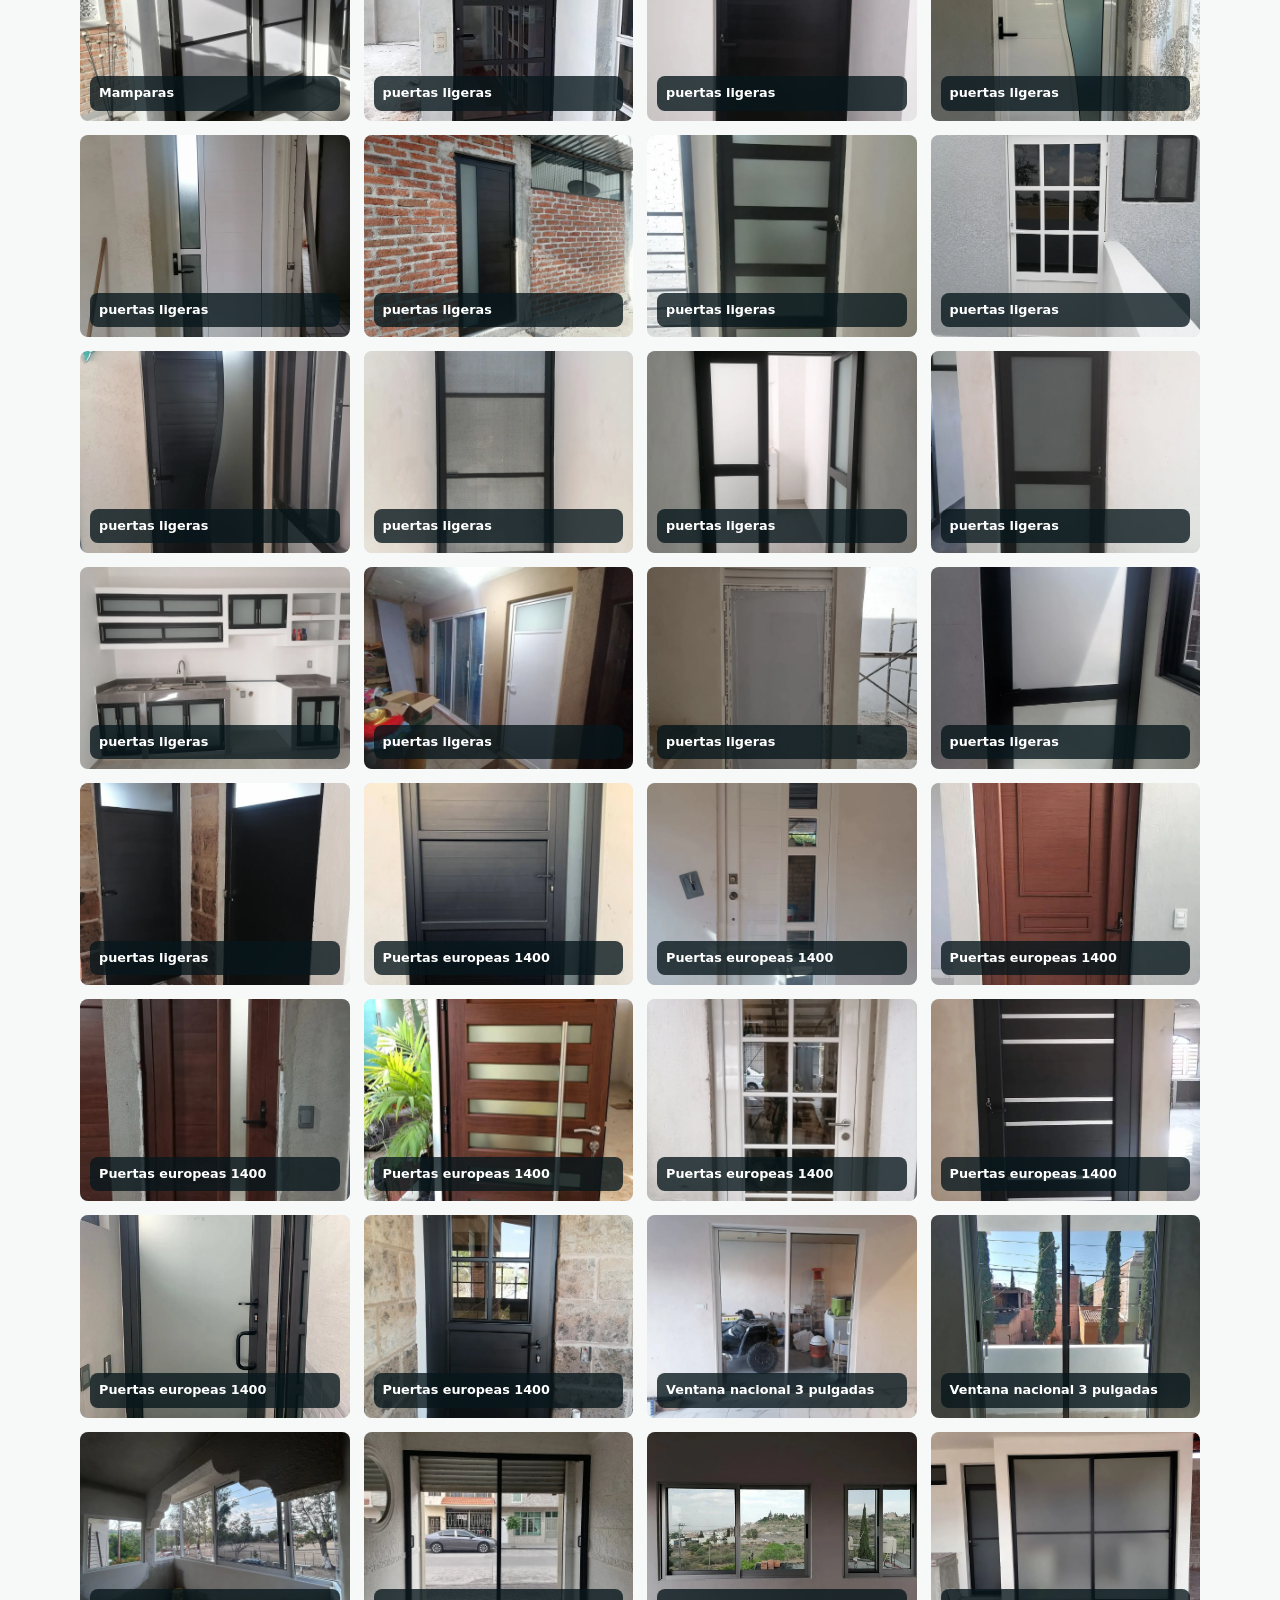
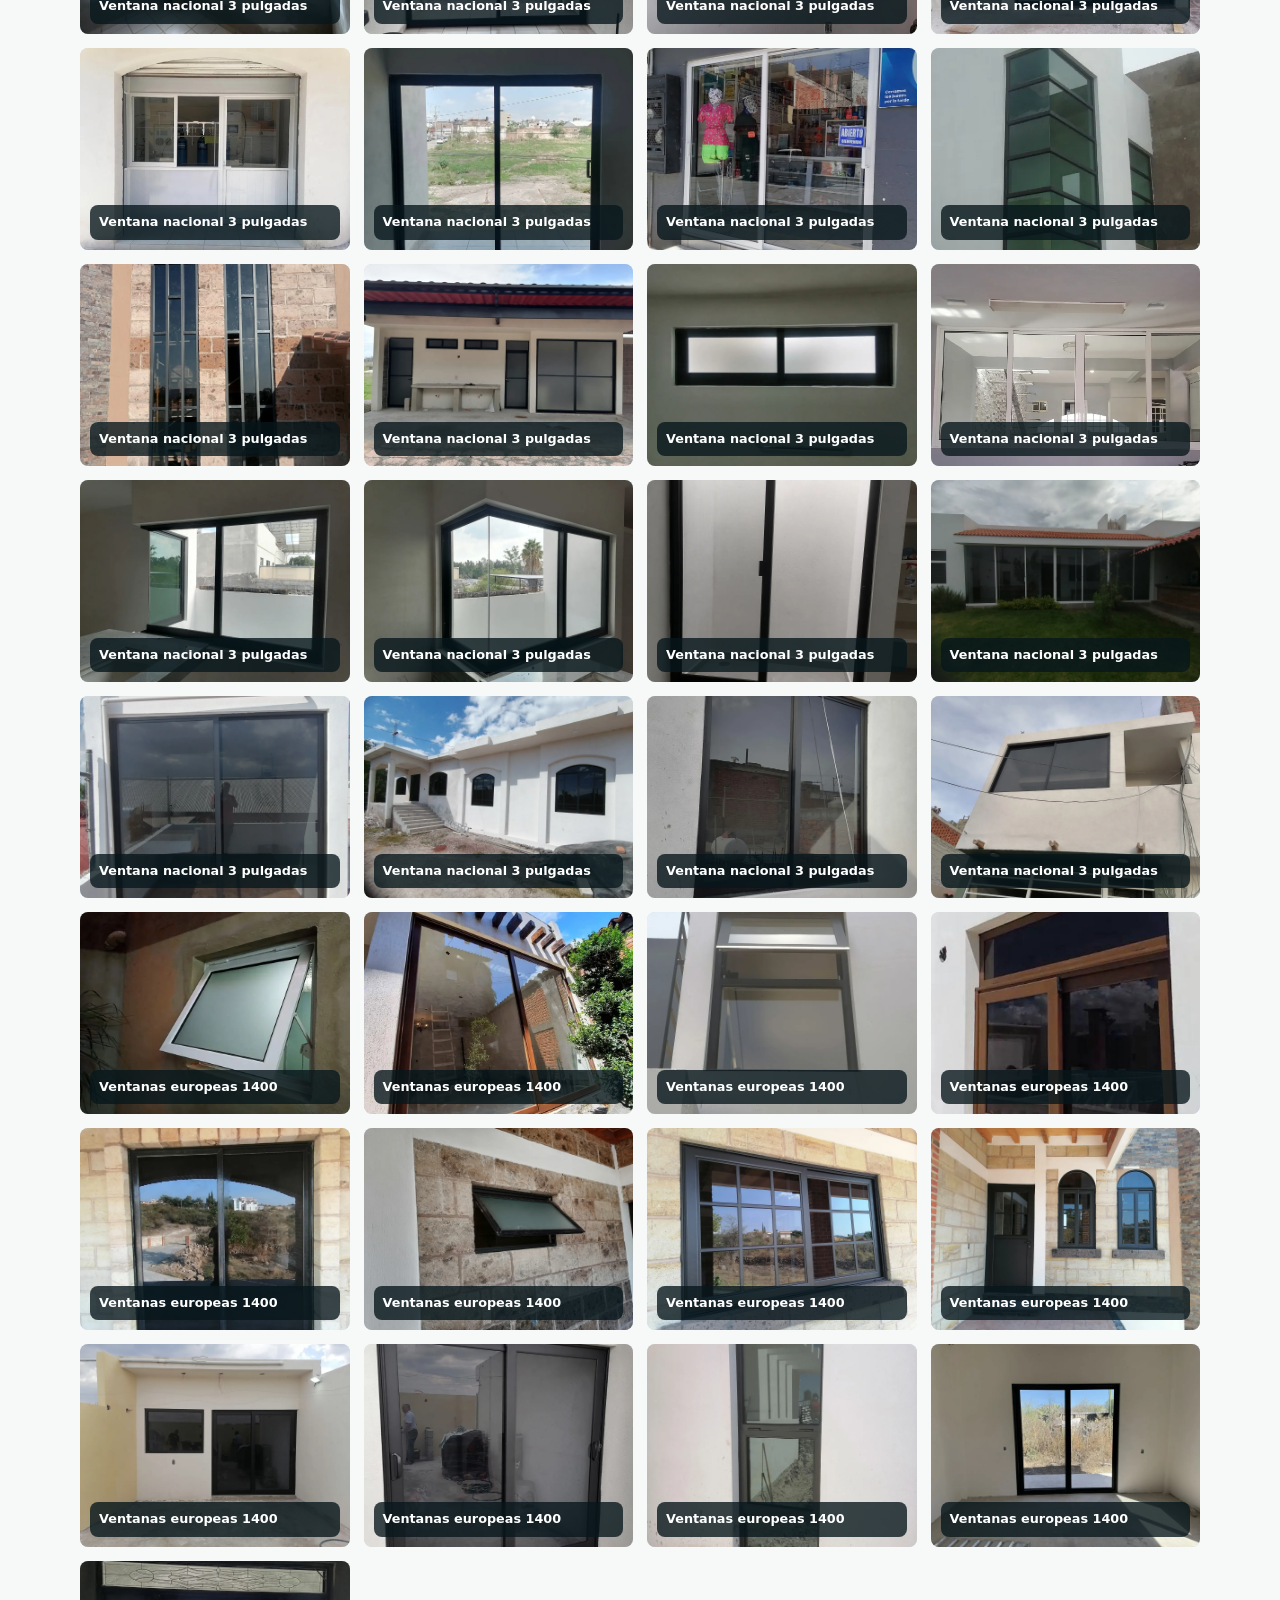
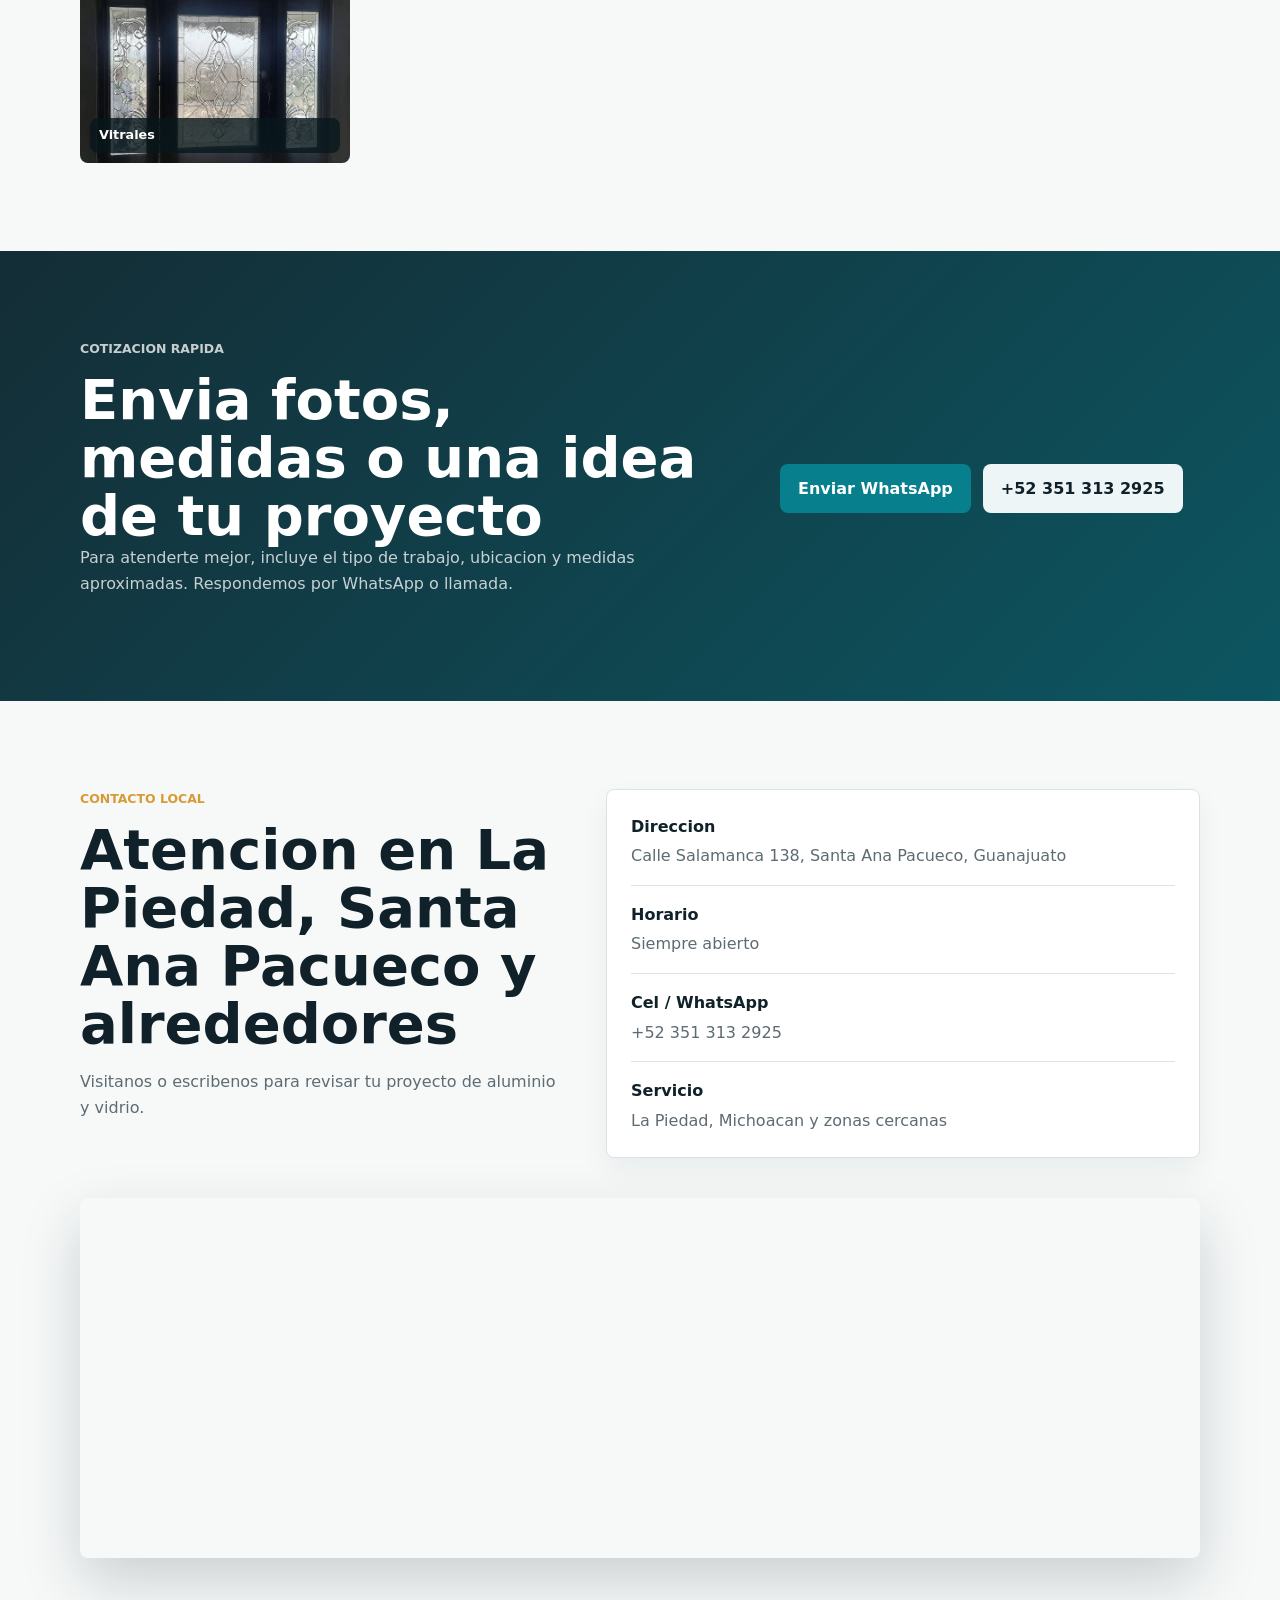
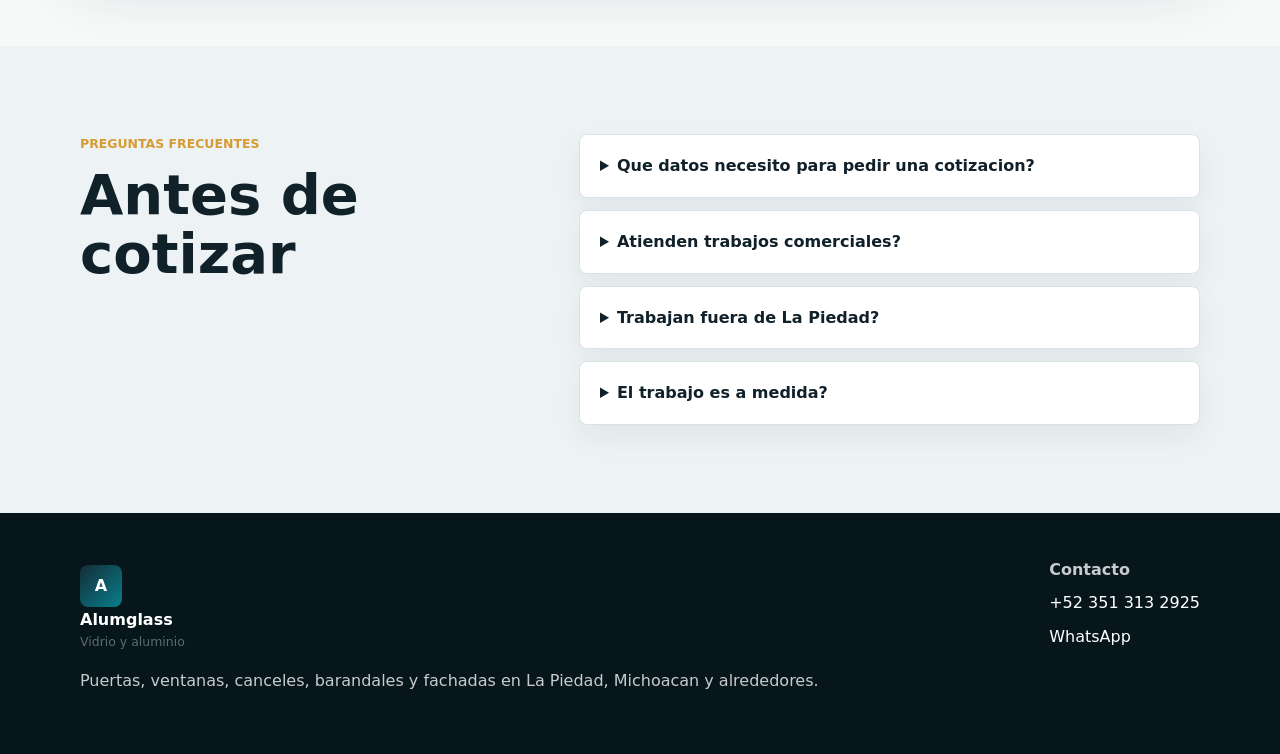
==== commit f6d9dfd1: "Add categorized project gallery" ====
--- a/index.html
+++ b/index.html
@@ -146,24 +146,25 @@
 
       <section class="section" id="proyectos" aria-labelledby="proyectos-title">
         <div class="container">
-          <div class="section-heading">
-            <p class="eyebrow">Galeria</p>
-            <h2 id="proyectos-title">Proyectos y trabajos realizados</h2>
-          </div>
-          <div class="gallery-grid">
-            <article class="project-card project-large">
-              <img src="assets/images/hero-alumglass.png" alt="Fachada moderna con vidrio y aluminio" loading="lazy" width="900" height="600">
-              <div><h3>Fachadas y accesos</h3><p>Frentes limpios para negocio y hogar.</p></div>
-            </article>
-            <article class="project-card project-tone-a">
-              <div><h3>Ventanas a medida</h3><p>Perfiles de aluminio, vidrio claro y buena ventilacion.</p></div>
-            </article>
-            <article class="project-card project-tone-b">
-              <div><h3>Canceles de bano</h3><p>Soluciones funcionales para espacios compactos.</p></div>
-            </article>
-            <article class="project-card project-tone-c">
-              <div><h3>Barandales de cristal</h3><p>Acabados seguros con apariencia ligera.</p></div>
-            </article>
+          <div class="section-heading gallery-heading">
+            <div>
+              <p class="eyebrow">Galeria</p>
+              <h2 id="proyectos-title">Proyectos y trabajos realizados</h2>
+              <p>Explora trabajos reales por categoria. Cada imagen abre en vista ampliada para revisar acabados y detalles.</p>
+            </div>
+            <p class="gallery-total" data-gallery-total>149 imagenes</p>
+          </div>
+          <div class="gallery-tabs" data-gallery-tabs aria-label="Categorias de trabajos"></div>
+          <div class="work-gallery" data-gallery-grid aria-live="polite"></div>
+          <div class="gallery-empty" data-gallery-empty hidden>No hay imagenes en esta categoria.</div>
+          <div class="lightbox" data-lightbox hidden>
+            <button class="lightbox-close" type="button" data-lightbox-close aria-label="Cerrar imagen ampliada">x</button>
+            <button class="lightbox-arrow lightbox-prev" type="button" data-lightbox-prev aria-label="Imagen anterior">&lt;</button>
+            <figure>
+              <img src="" alt="" data-lightbox-image>
+              <figcaption data-lightbox-caption></figcaption>
+            </figure>
+            <button class="lightbox-arrow lightbox-next" type="button" data-lightbox-next aria-label="Imagen siguiente">&gt;</button>
           </div>
         </div>
       </section>
@@ -245,6 +246,8 @@
     </footer>
 
     <a class="floating-whatsapp" href="https://wa.me/523513132925?text=Hola%20Alumglass%2C%20quiero%20cotizar%20un%20trabajo." target="_blank" rel="noopener" aria-label="Contactar por WhatsApp">WA</a>
+    <script src="assets/js/gallery-data.js" defer></script>
+    <script src="assets/js/gallery.js" defer></script>
     <script src="assets/js/main.js" defer></script>
   </body>
 </html>
--- a/assets/css/styles.css
+++ b/assets/css/styles.css
@@ -232,6 +232,19 @@
   max-width: 720px;
   margin-bottom: 34px;
 }
+.gallery-heading {
+  max-width: none;
+  display: flex;
+  justify-content: space-between;
+  gap: 24px;
+  align-items: end;
+}
+.gallery-total {
+  flex: 0 0 auto;
+  margin: 0 0 8px;
+  color: var(--muted);
+  font-weight: 850;
+}
 .section-heading h2, .process-grid h2, .quote-grid h2 {
   margin: 0;
   font-size: clamp(2rem, 5vw, 3.5rem);
@@ -321,6 +334,151 @@
 }
 .project-tone-c {
   background: linear-gradient(135deg, rgba(20,45,54,0.16), rgba(8,127,140,0.14)), linear-gradient(90deg, transparent 48%, #8599a0 49% 51%, transparent 52%);
+}
+
+.gallery-tabs {
+  display: flex;
+  gap: 10px;
+  padding: 0 0 20px;
+  margin-bottom: 22px;
+  overflow-x: auto;
+  scrollbar-width: thin;
+}
+.gallery-tab {
+  display: inline-flex;
+  align-items: center;
+  gap: 8px;
+  min-height: 44px;
+  padding: 9px 13px;
+  border: 1px solid var(--line);
+  border-radius: var(--radius);
+  color: var(--ink);
+  background: var(--white);
+  white-space: nowrap;
+  cursor: pointer;
+}
+.gallery-tab small {
+  display: inline-grid;
+  place-items: center;
+  min-width: 28px;
+  height: 24px;
+  padding: 0 7px;
+  border-radius: 999px;
+  color: var(--muted);
+  background: #edf3f4;
+  font-weight: 850;
+}
+.gallery-tab.is-active {
+  color: var(--white);
+  background: var(--graphite);
+  border-color: var(--graphite);
+}
+.gallery-tab.is-active small {
+  color: var(--ink);
+  background: var(--gold);
+}
+.work-gallery {
+  display: grid;
+  grid-template-columns: repeat(4, minmax(0, 1fr));
+  gap: 14px;
+}
+.work-card {
+  position: relative;
+  display: block;
+  width: 100%;
+  aspect-ratio: 4 / 3;
+  padding: 0;
+  overflow: hidden;
+  border: 0;
+  border-radius: var(--radius);
+  background: #d8e3e6;
+  cursor: pointer;
+}
+.work-card img {
+  width: 100%;
+  height: 100%;
+  object-fit: cover;
+  transition: transform 180ms ease;
+}
+.work-card:hover img,
+.work-card:focus-visible img {
+  transform: scale(1.04);
+}
+.work-card span {
+  position: absolute;
+  inset: auto 10px 10px;
+  max-width: calc(100% - 20px);
+  padding: 7px 9px;
+  border-radius: var(--radius);
+  color: var(--white);
+  background: rgba(7, 22, 27, 0.78);
+  font-size: 0.8rem;
+  font-weight: 850;
+  text-align: left;
+}
+.gallery-empty {
+  padding: 24px;
+  border: 1px dashed var(--line);
+  border-radius: var(--radius);
+  color: var(--muted);
+  background: var(--white);
+}
+.has-lightbox {
+  overflow: hidden;
+}
+.lightbox {
+  position: fixed;
+  inset: 0;
+  z-index: 30;
+  display: grid;
+  grid-template-columns: 56px minmax(0, 1fr) 56px;
+  align-items: center;
+  gap: 12px;
+  padding: 72px 18px 24px;
+  background: rgba(5, 15, 19, 0.9);
+}
+.lightbox[hidden] {
+  display: none;
+}
+.lightbox figure {
+  margin: 0;
+  display: grid;
+  gap: 12px;
+  justify-items: center;
+}
+.lightbox img {
+  max-width: 100%;
+  max-height: calc(100vh - 150px);
+  width: auto;
+  height: auto;
+  border-radius: var(--radius);
+  object-fit: contain;
+  box-shadow: var(--shadow);
+}
+.lightbox figcaption {
+  color: var(--white);
+  font-weight: 850;
+}
+.lightbox-close,
+.lightbox-arrow {
+  border: 1px solid rgba(255, 255, 255, 0.25);
+  color: var(--white);
+  background: rgba(255, 255, 255, 0.1);
+  border-radius: var(--radius);
+  cursor: pointer;
+  font-weight: 900;
+}
+.lightbox-close {
+  position: absolute;
+  top: 18px;
+  right: 18px;
+  width: 44px;
+  height: 44px;
+}
+.lightbox-arrow {
+  width: 52px;
+  height: 72px;
+  font-size: 2rem;
 }
 
 .quote-band {
@@ -458,7 +616,24 @@
   .hero-proof, .services-grid, .intro-grid, .process-grid, .quote-grid, .location-grid, .faq-grid, .footer-grid, .quote-form {
     grid-template-columns: 1fr;
   }
+  .gallery-heading {
+    display: grid;
+    align-items: start;
+  }
+  .gallery-total {
+    margin: 0;
+  }
   .gallery-grid { grid-template-columns: 1fr; }
+  .work-gallery { grid-template-columns: repeat(2, minmax(0, 1fr)); }
+  .lightbox {
+    grid-template-columns: 44px minmax(0, 1fr) 44px;
+    gap: 6px;
+    padding-inline: 8px;
+  }
+  .lightbox-arrow {
+    width: 42px;
+    height: 58px;
+  }
   .project-large { grid-row: span 1; }
   .project-card { min-height: 280px; }
 }
@@ -469,6 +644,8 @@
   .hero-actions .btn, .quote-actions .btn { width: 100%; }
   .hero-proof div { padding: 13px; }
   .service-card { min-height: auto; }
+  .work-gallery { gap: 10px; }
+  .work-card span { font-size: 0.72rem; }
 }
 
 @media (prefers-reduced-motion: reduce) {
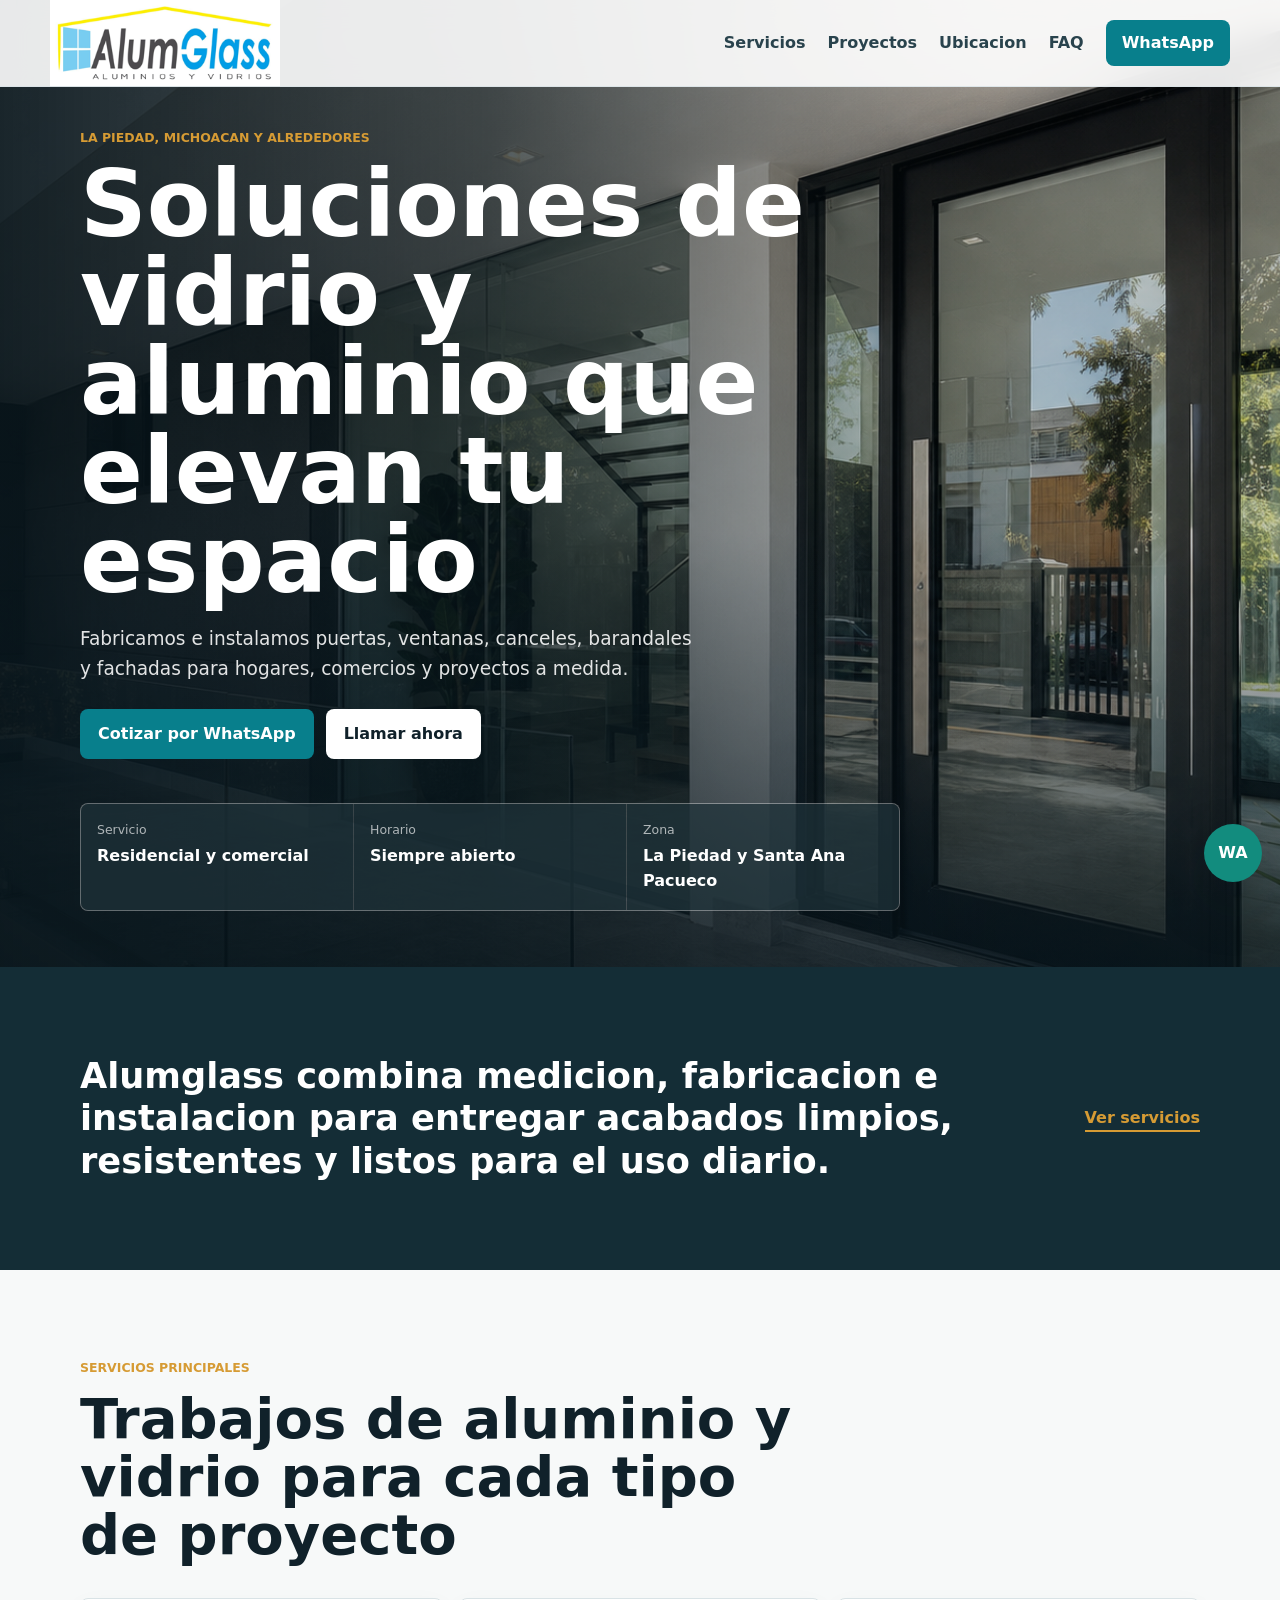
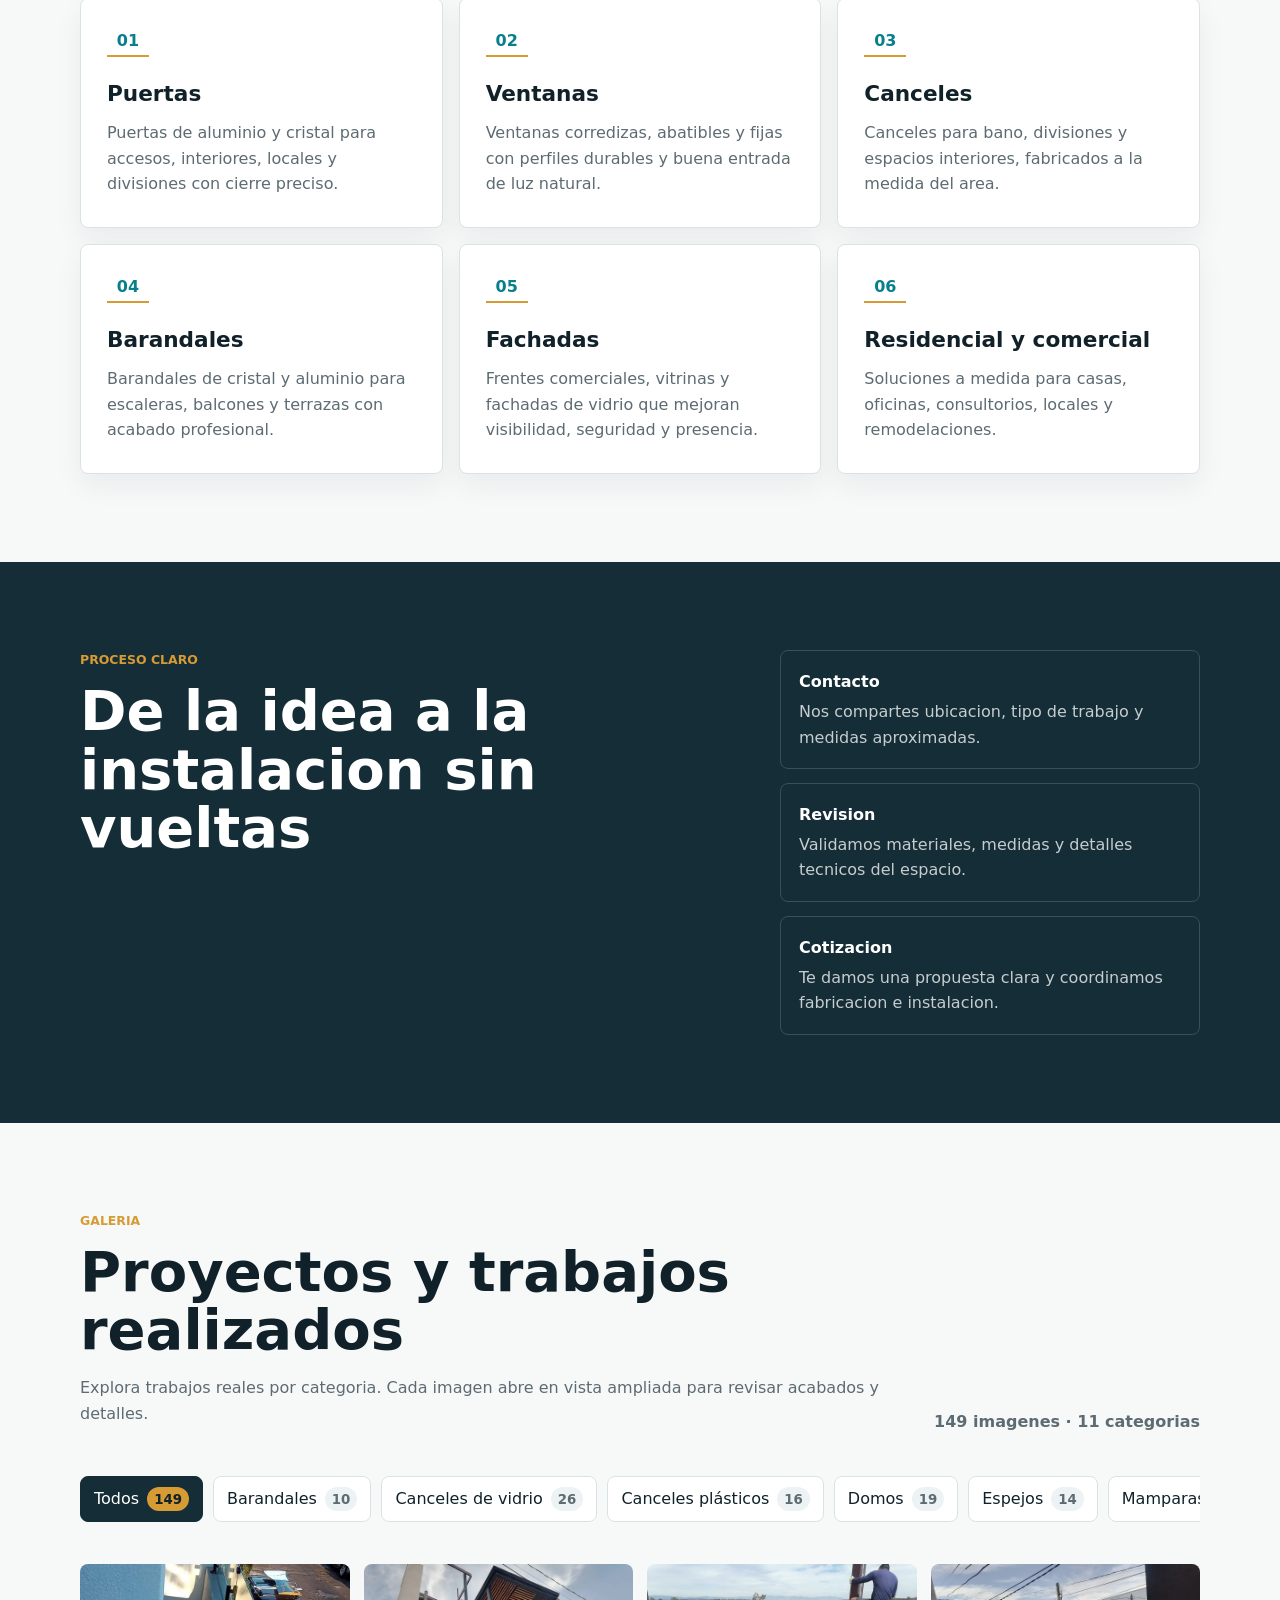
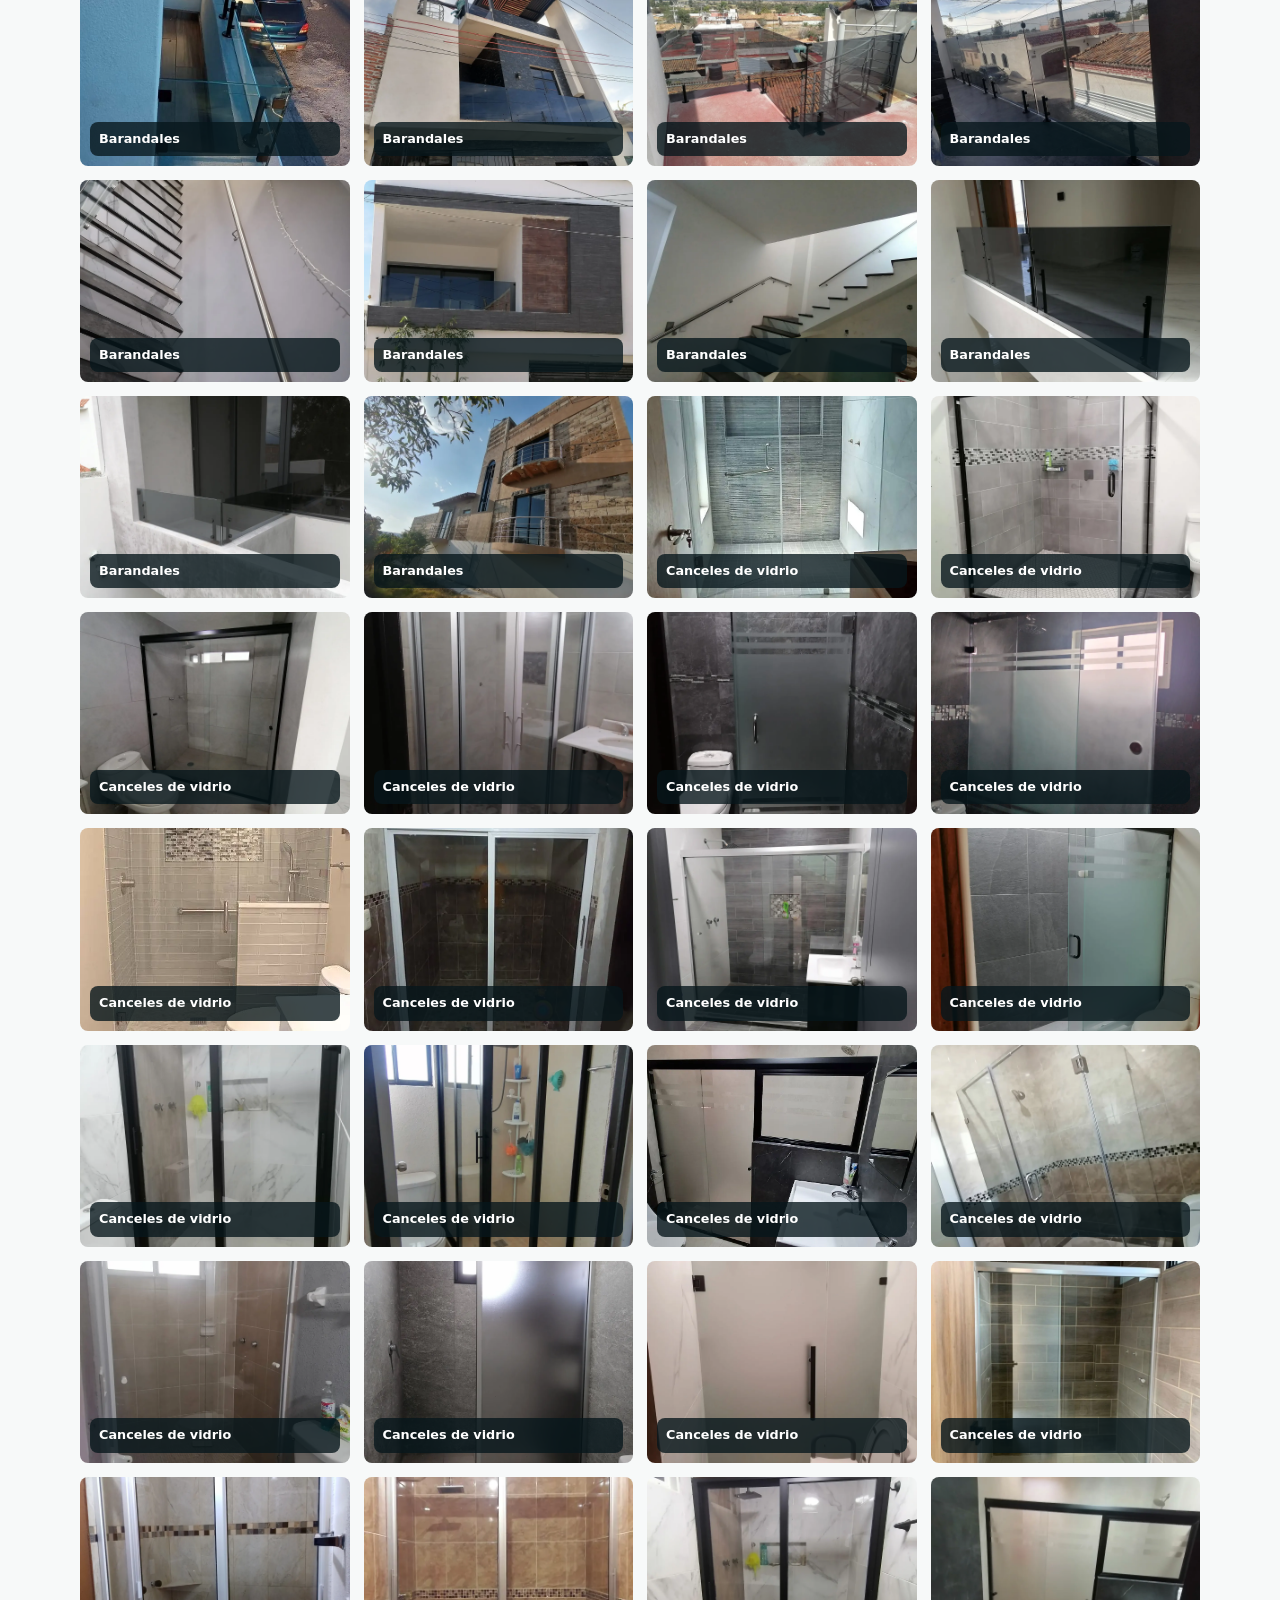
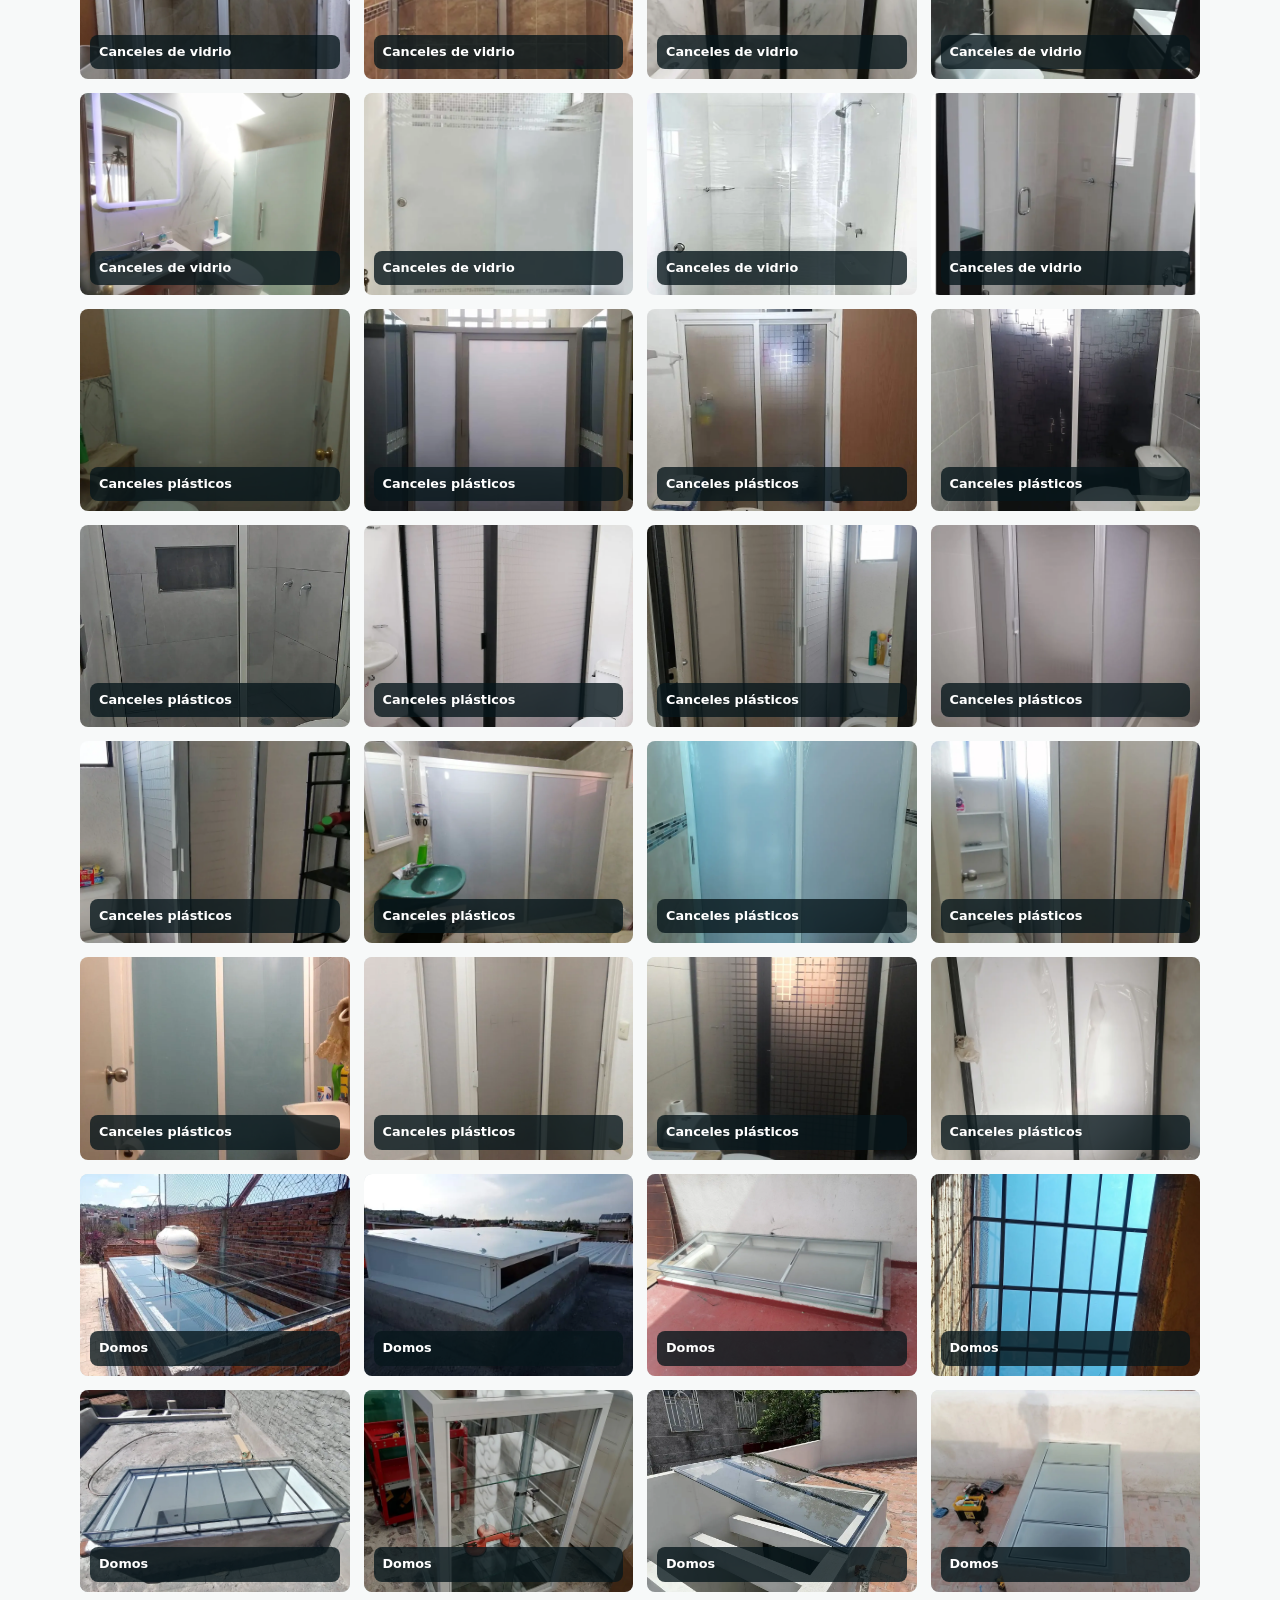
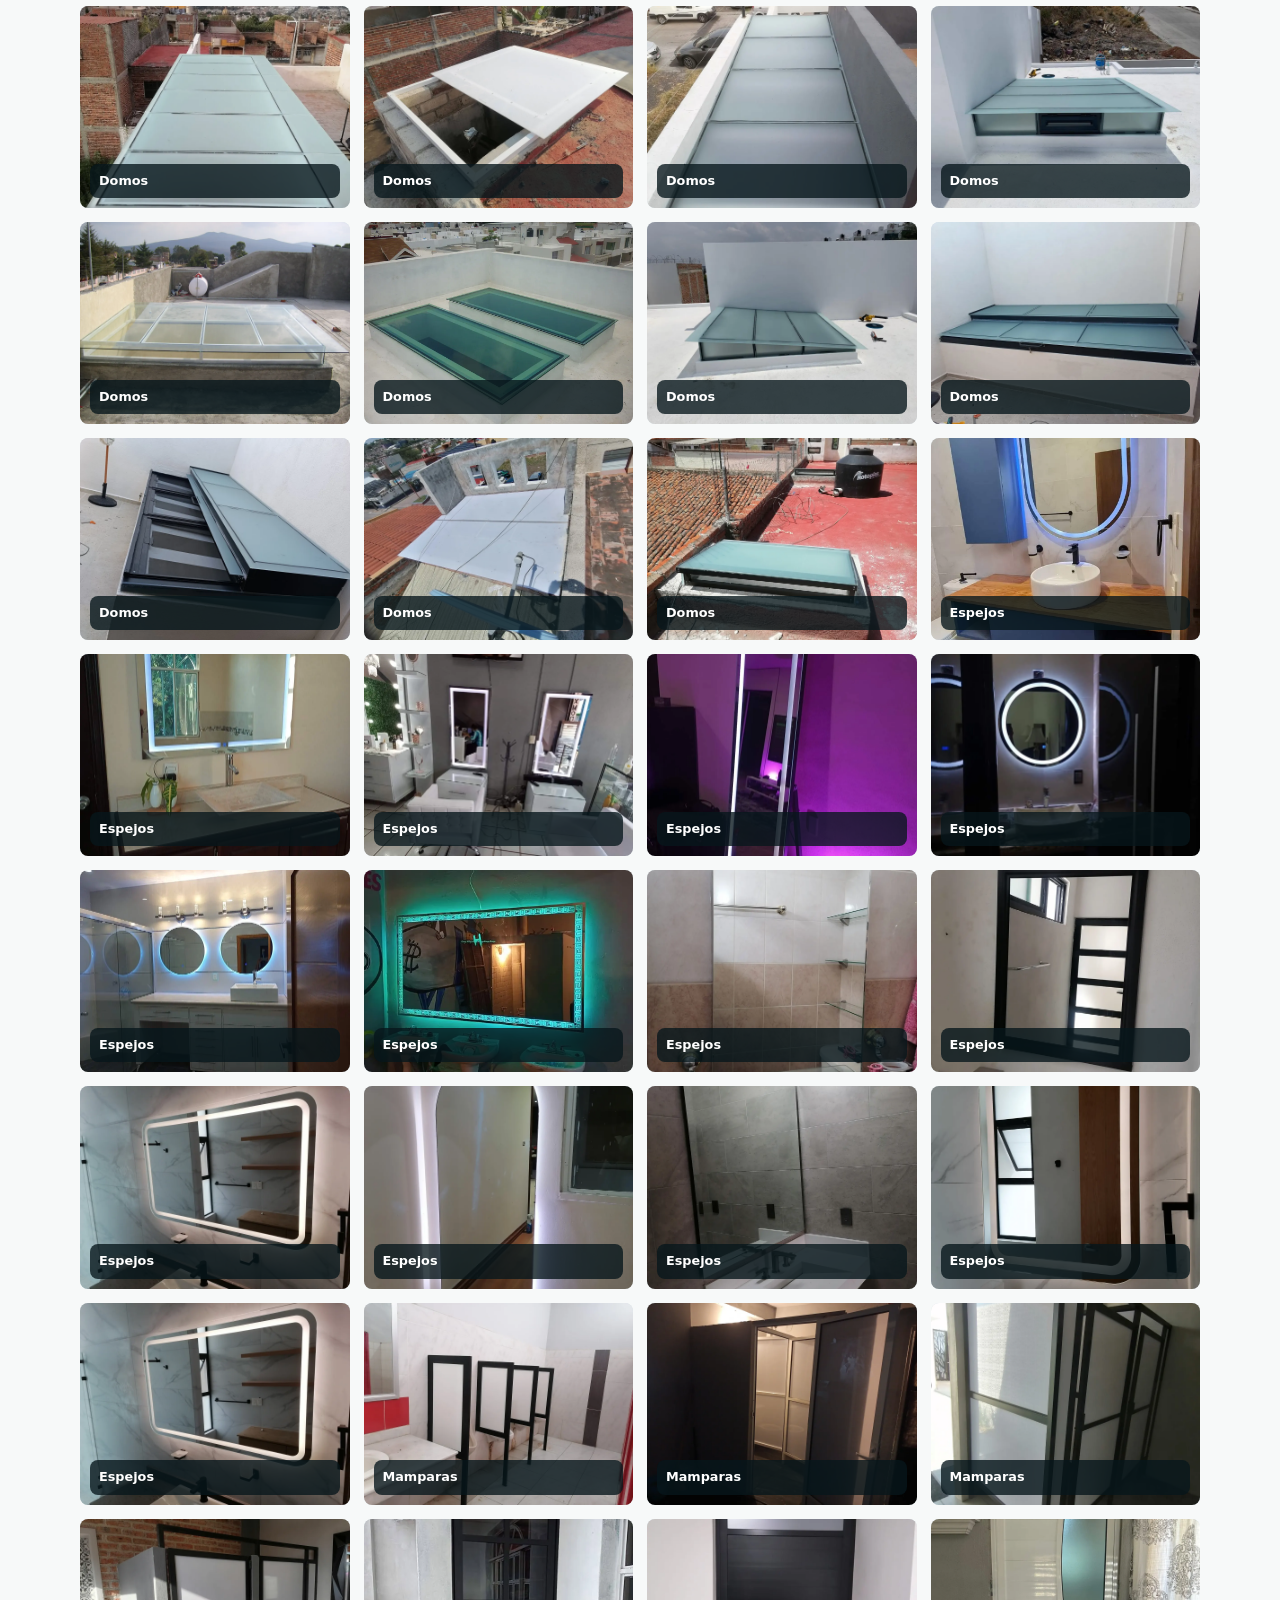
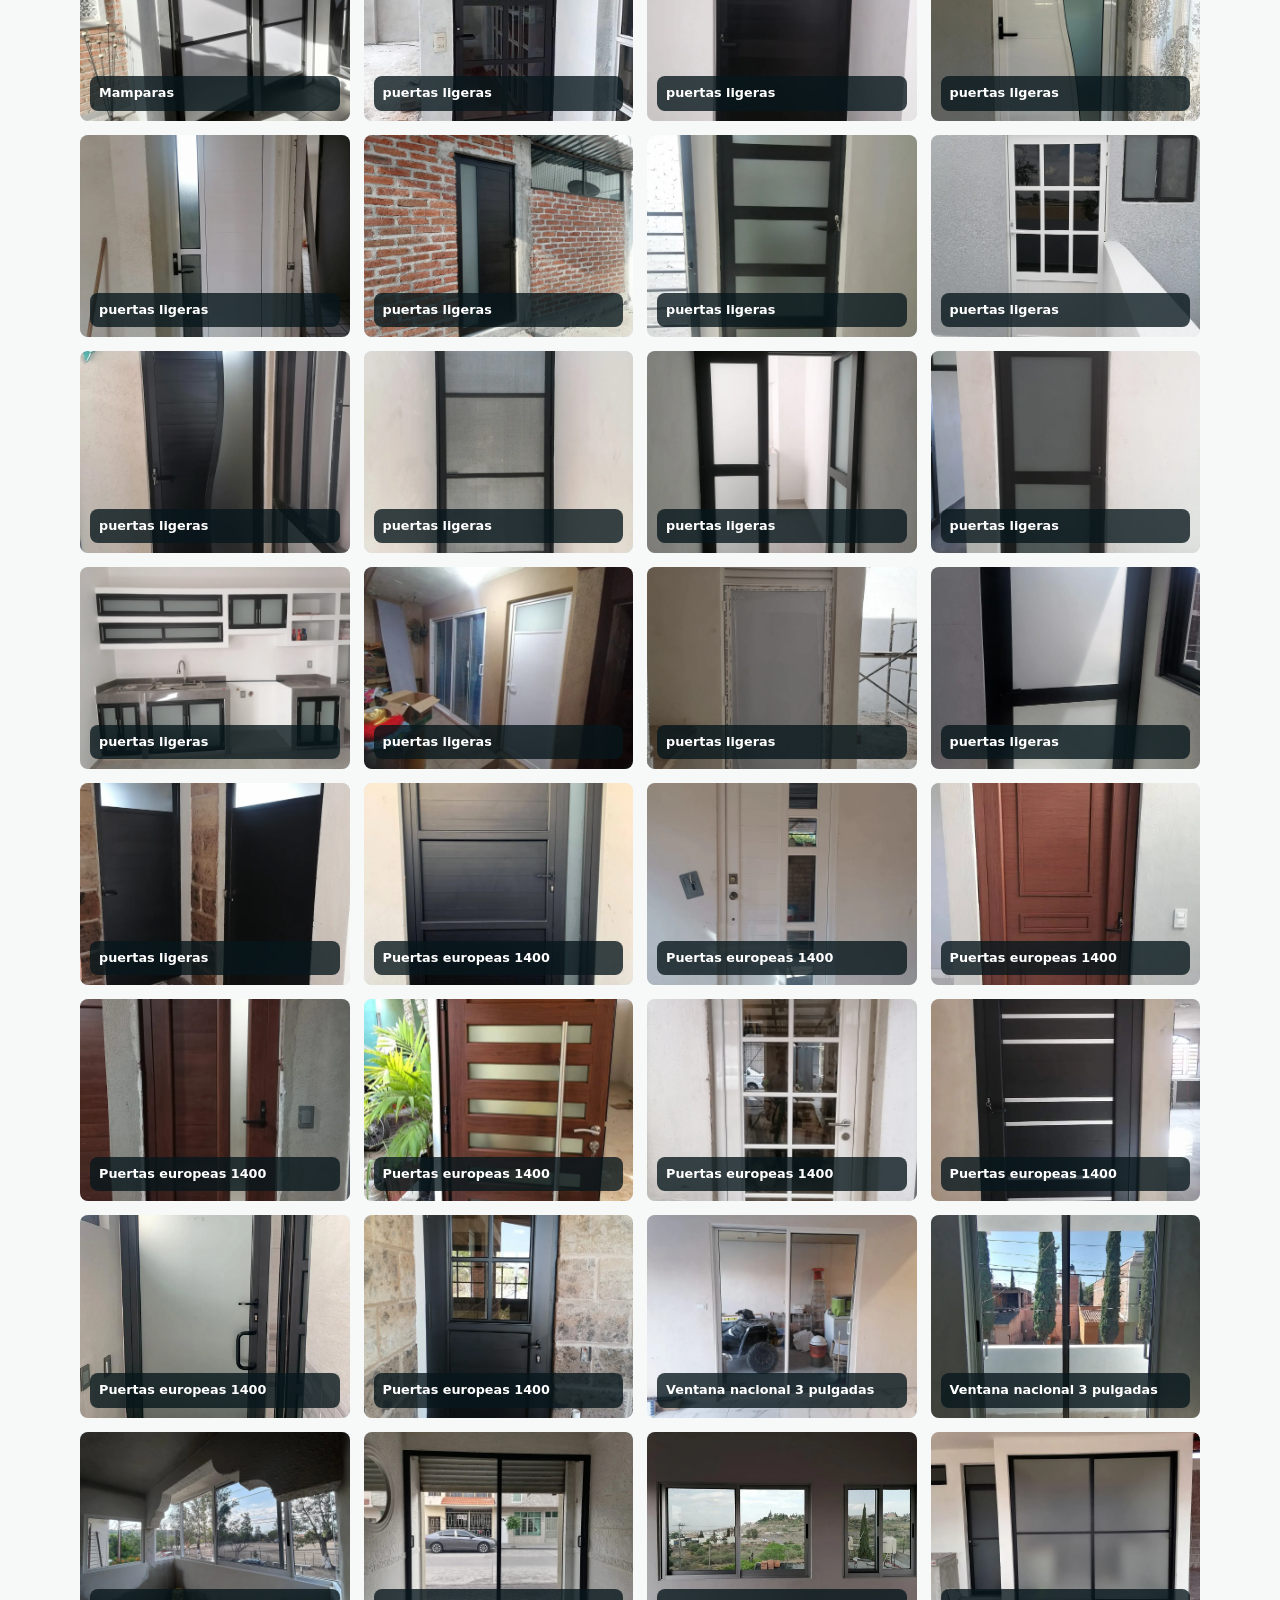
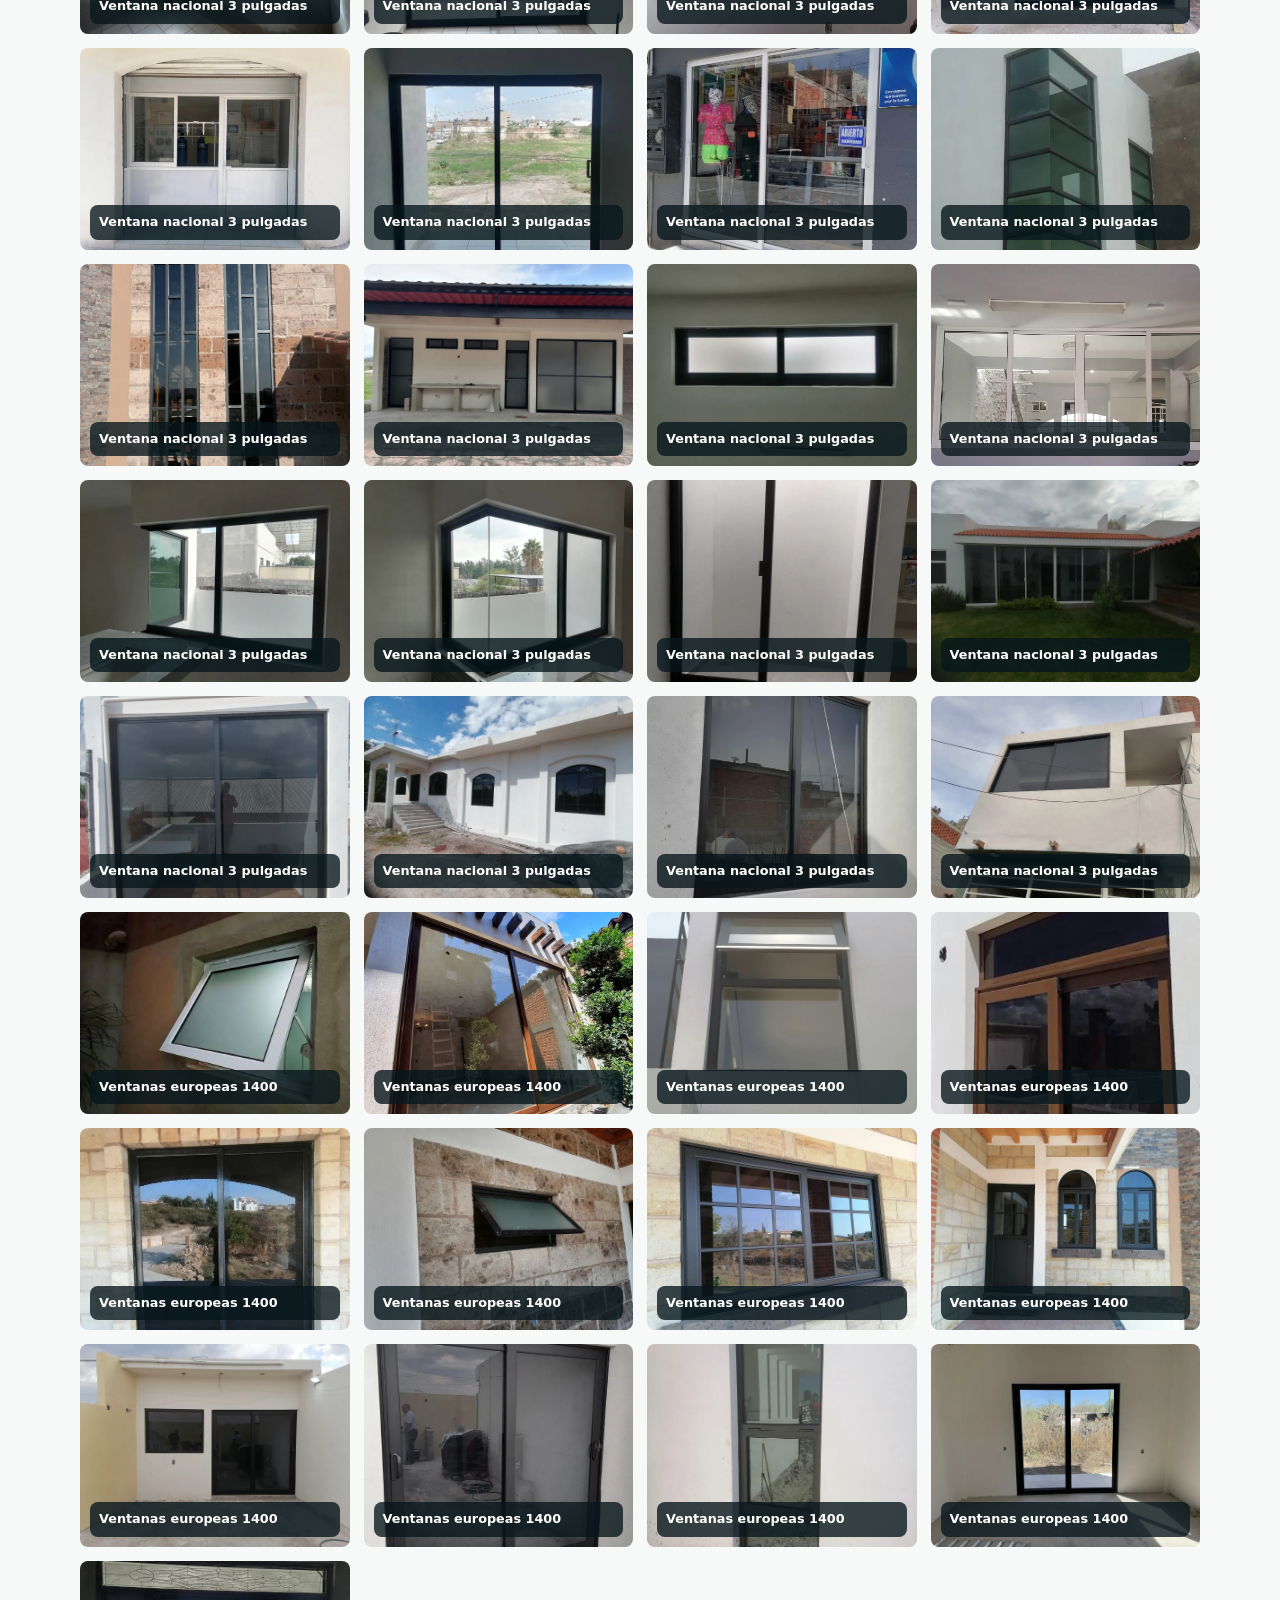
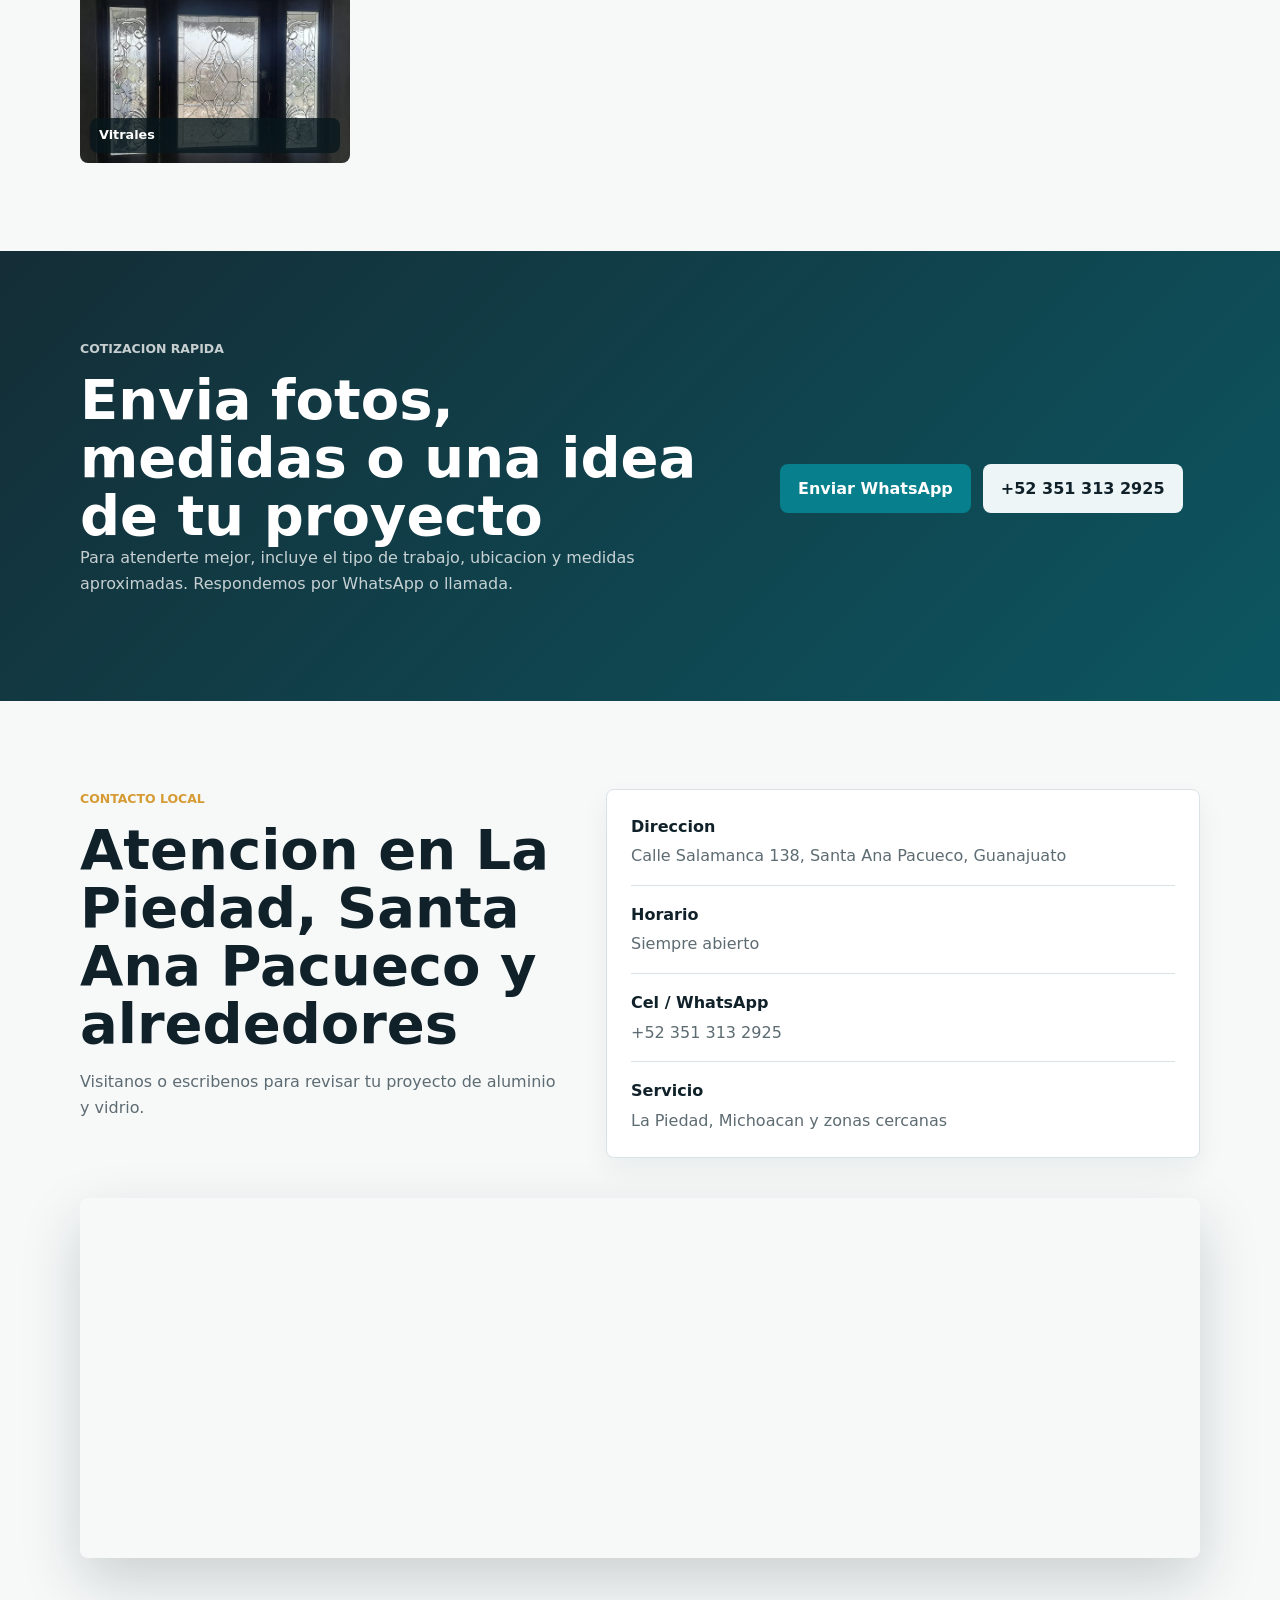
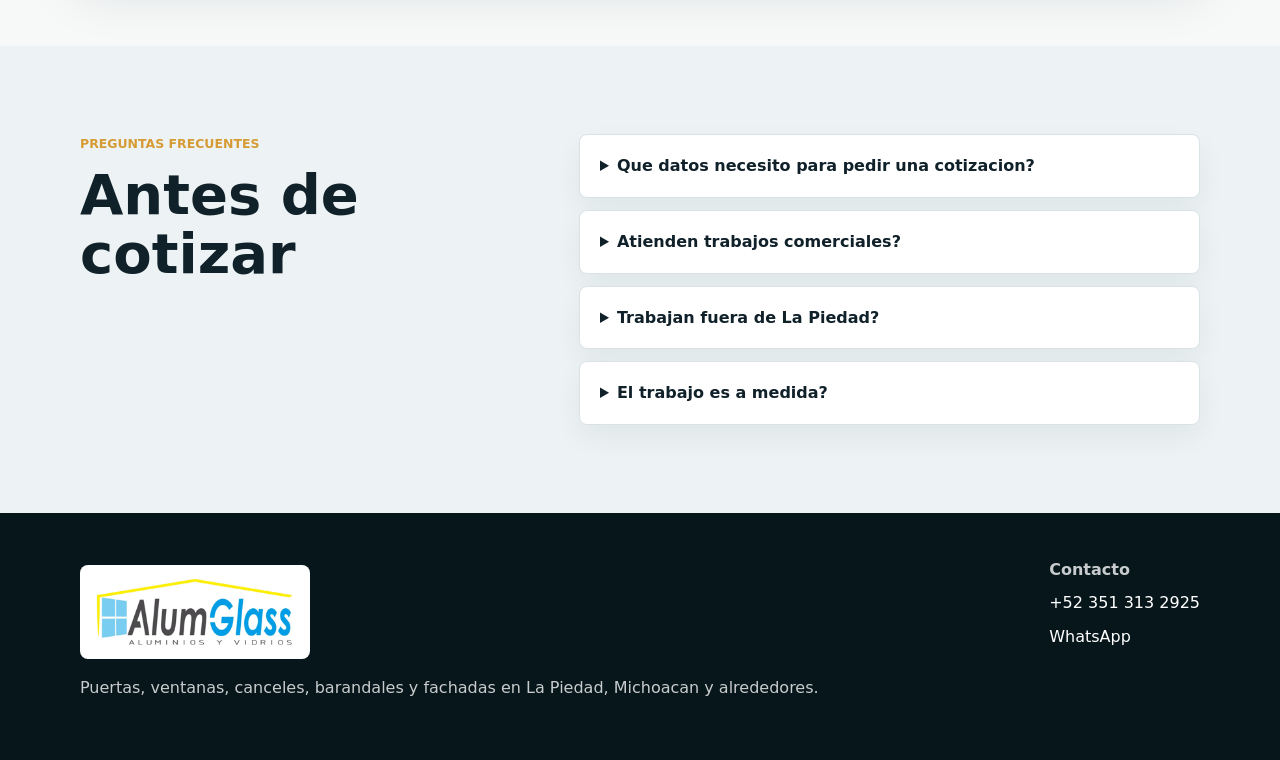
==== commit f04617e8: "Add Alumglass logo and favicon" ====
--- a/index.html
+++ b/index.html
@@ -8,7 +8,8 @@
     <meta name="robots" content="index,follow">
     <meta name="theme-color" content="#0b1f2a">
     <link rel="canonical" href="https://alumglass.example/">
-    <link rel="icon" href="assets/images/favicon.svg" type="image/svg+xml">
+    <link rel="icon" href="assets/images/favicon.ico" sizes="any">
+    <link rel="icon" href="assets/images/favicon.png" type="image/png">
     <link rel="preload" href="assets/images/hero-alumglass.png" as="image">
     <link rel="stylesheet" href="assets/css/styles.css">
     <meta property="og:type" content="website">
@@ -40,11 +41,7 @@
     <header class="site-header" data-header>
       <nav class="nav" aria-label="Principal">
         <a class="brand" href="#inicio" aria-label="Alumglass inicio">
-          <span class="brand-mark" aria-hidden="true">A</span>
-          <span>
-            <strong>Alumglass</strong>
-            <small>Vidrio y aluminio</small>
-          </span>
+          <img class="brand-logo" src="assets/images/logo-alumglass.png" alt="AlumGlass Aluminios y Vidrios" width="600" height="189">
         </a>
         <button class="nav-toggle" type="button" aria-expanded="false" aria-controls="nav-menu" data-nav-toggle>
           <span class="sr-only">Abrir menu</span>
@@ -232,8 +229,7 @@
       <div class="container footer-grid">
         <div>
           <a class="brand footer-brand" href="#inicio">
-            <span class="brand-mark" aria-hidden="true">A</span>
-            <span><strong>Alumglass</strong><small>Vidrio y aluminio</small></span>
+            <img class="brand-logo" src="assets/images/logo-alumglass.png" alt="AlumGlass Aluminios y Vidrios" width="600" height="189">
           </a>
           <p>Puertas, ventanas, canceles, barandales y fachadas en La Piedad, Michoacan y alrededores.</p>
         </div>
--- a/assets/css/styles.css
+++ b/assets/css/styles.css
@@ -70,8 +70,12 @@
 .brand {
   display: inline-flex;
   align-items: center;
-  gap: 12px;
   min-width: 0;
+}
+.brand-logo {
+  display: block;
+  width: clamp(168px, 18vw, 238px);
+  height: auto;
 }
 .brand-mark {
   display: grid;
@@ -535,6 +539,11 @@
   gap: 32px;
 }
 .footer-brand { color: var(--white); }
+.footer-brand .brand-logo {
+  padding: 8px 10px;
+  border-radius: var(--radius);
+  background: var(--white);
+}
 .site-footer a { display: block; margin-top: 8px; color: var(--white); }
 .floating-whatsapp {
   position: fixed;
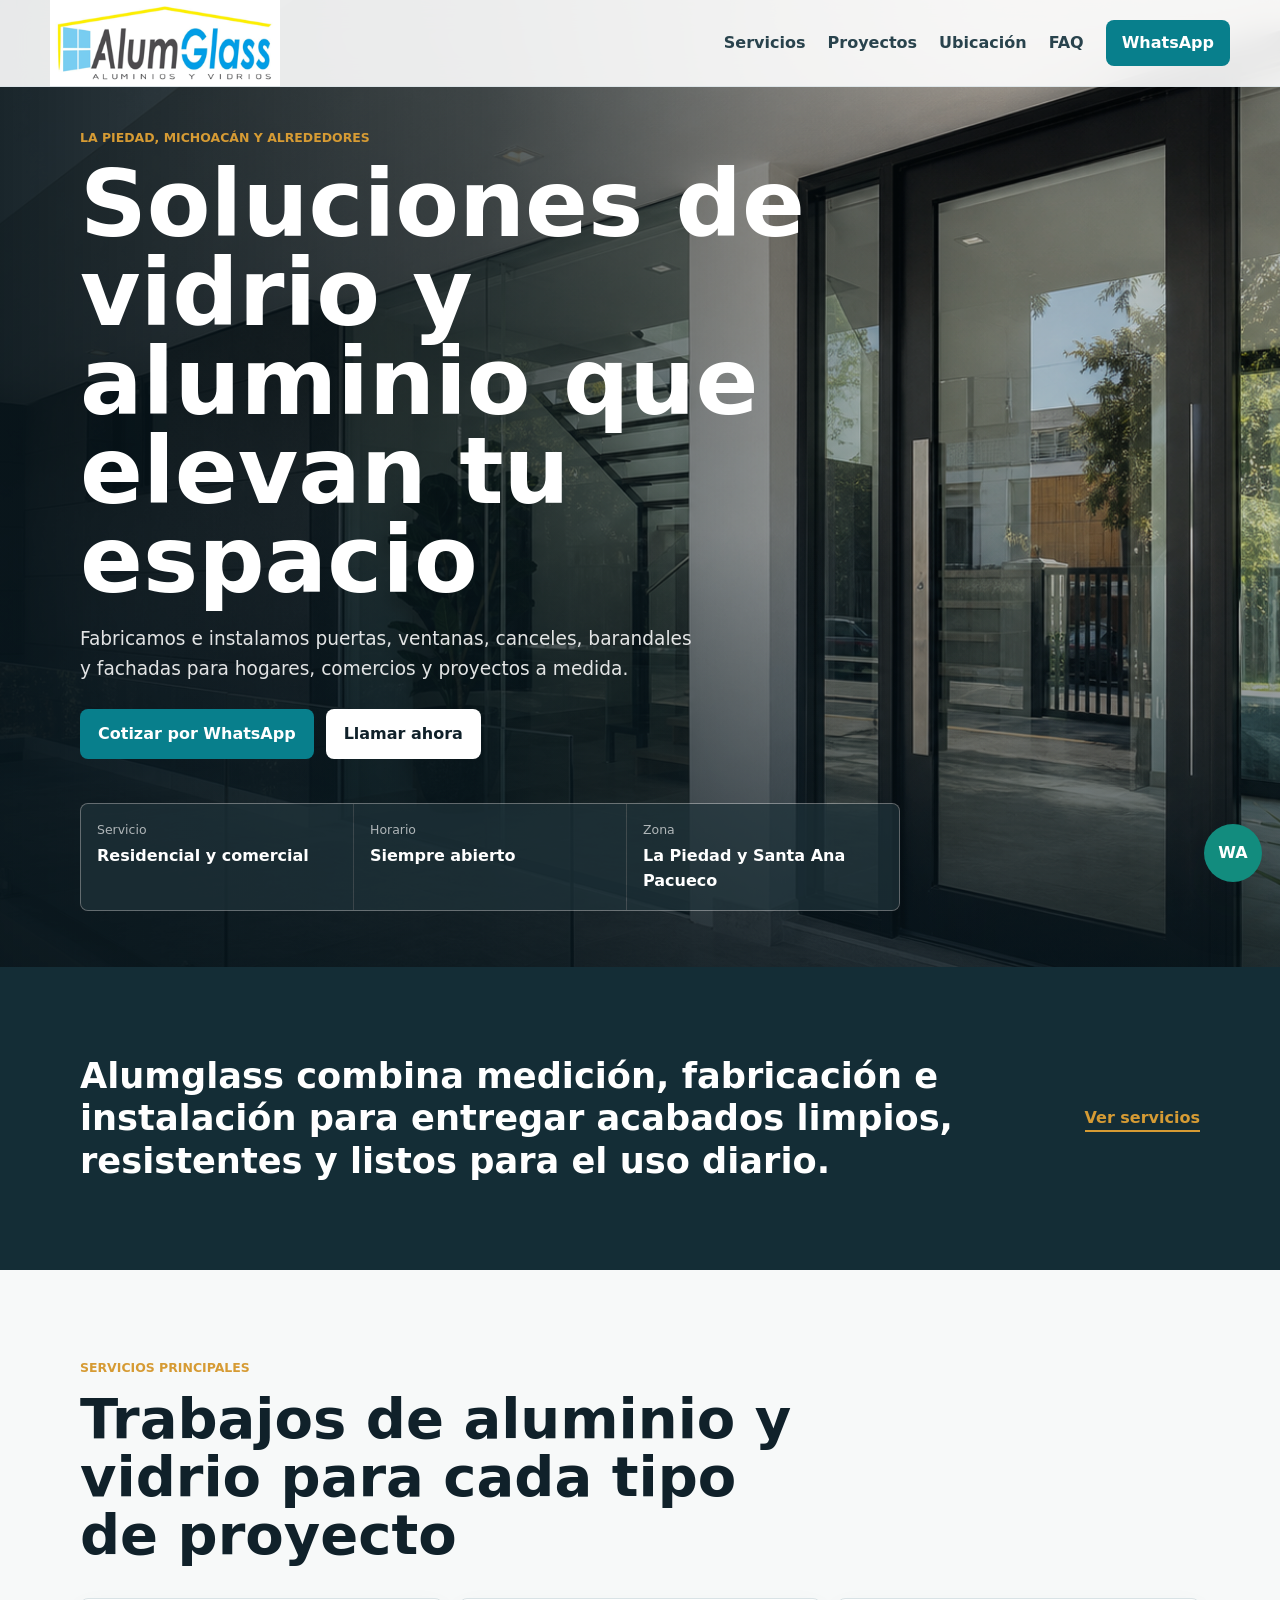
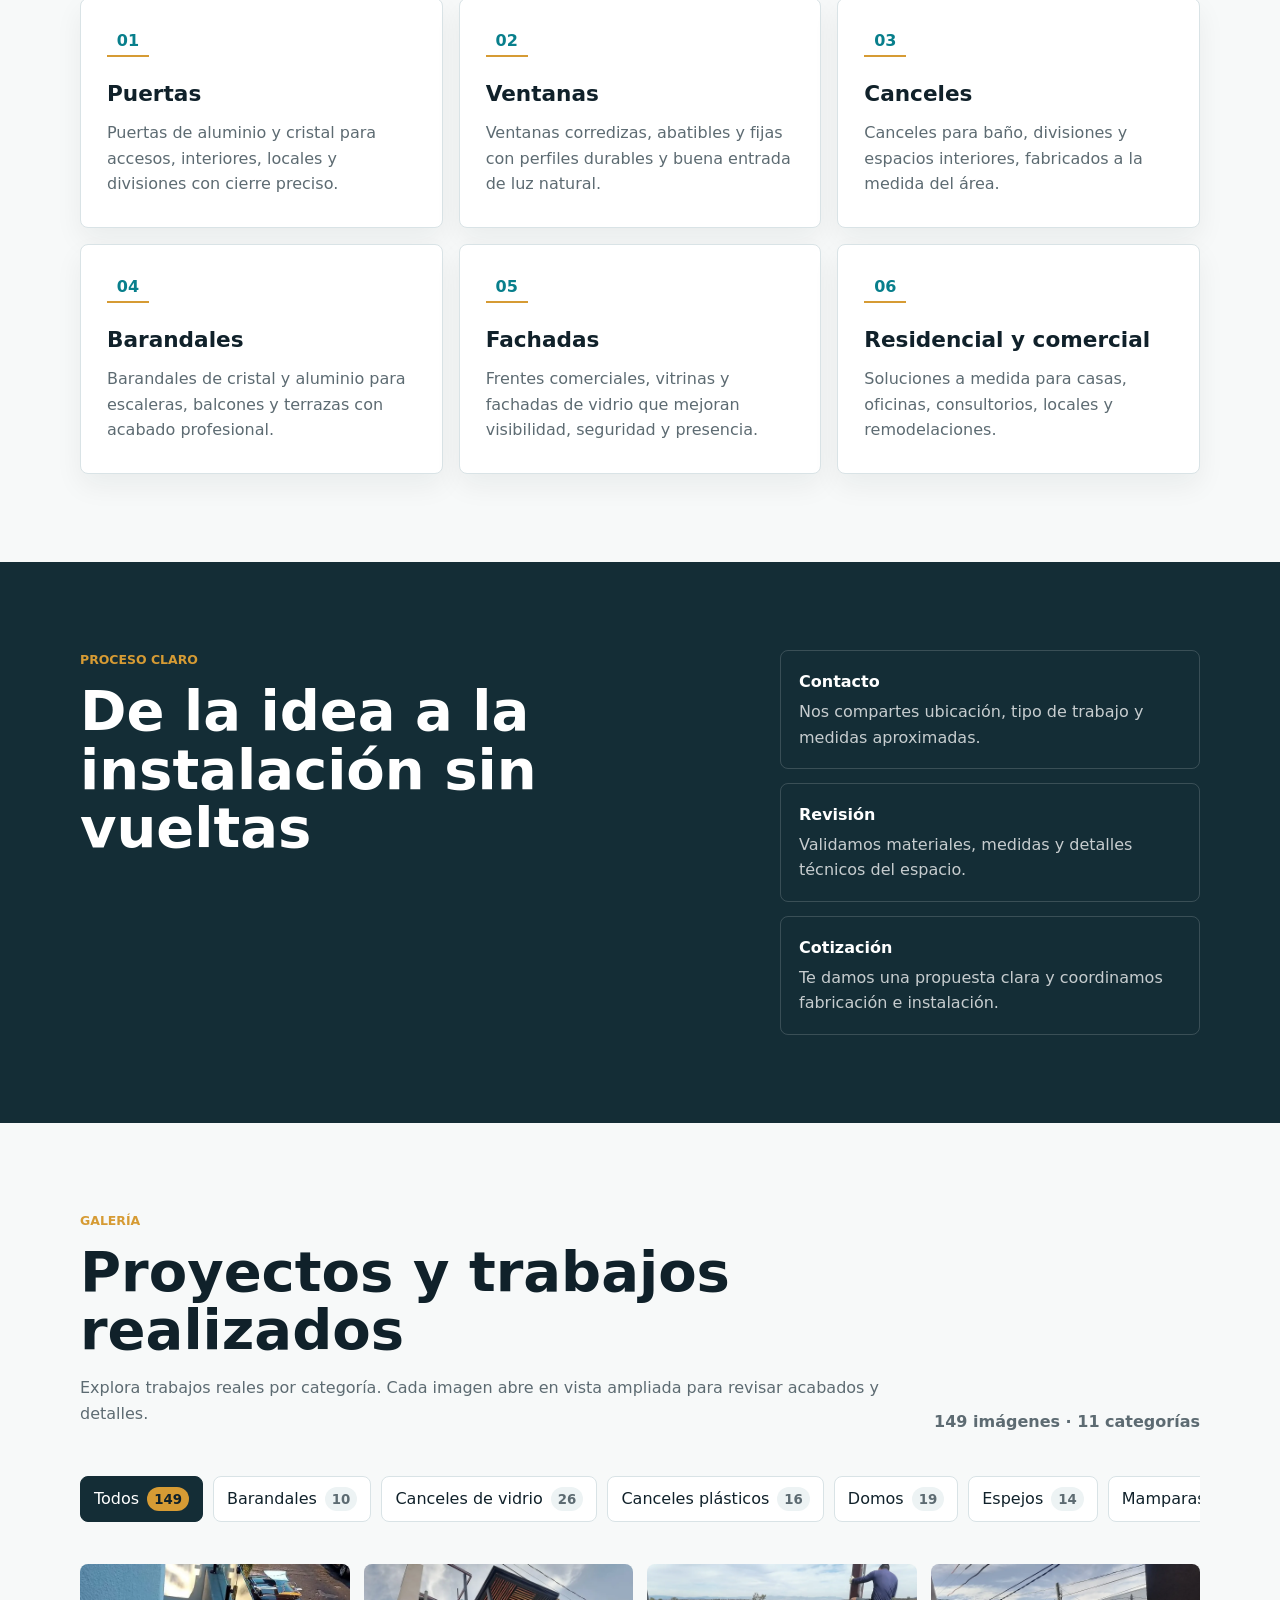
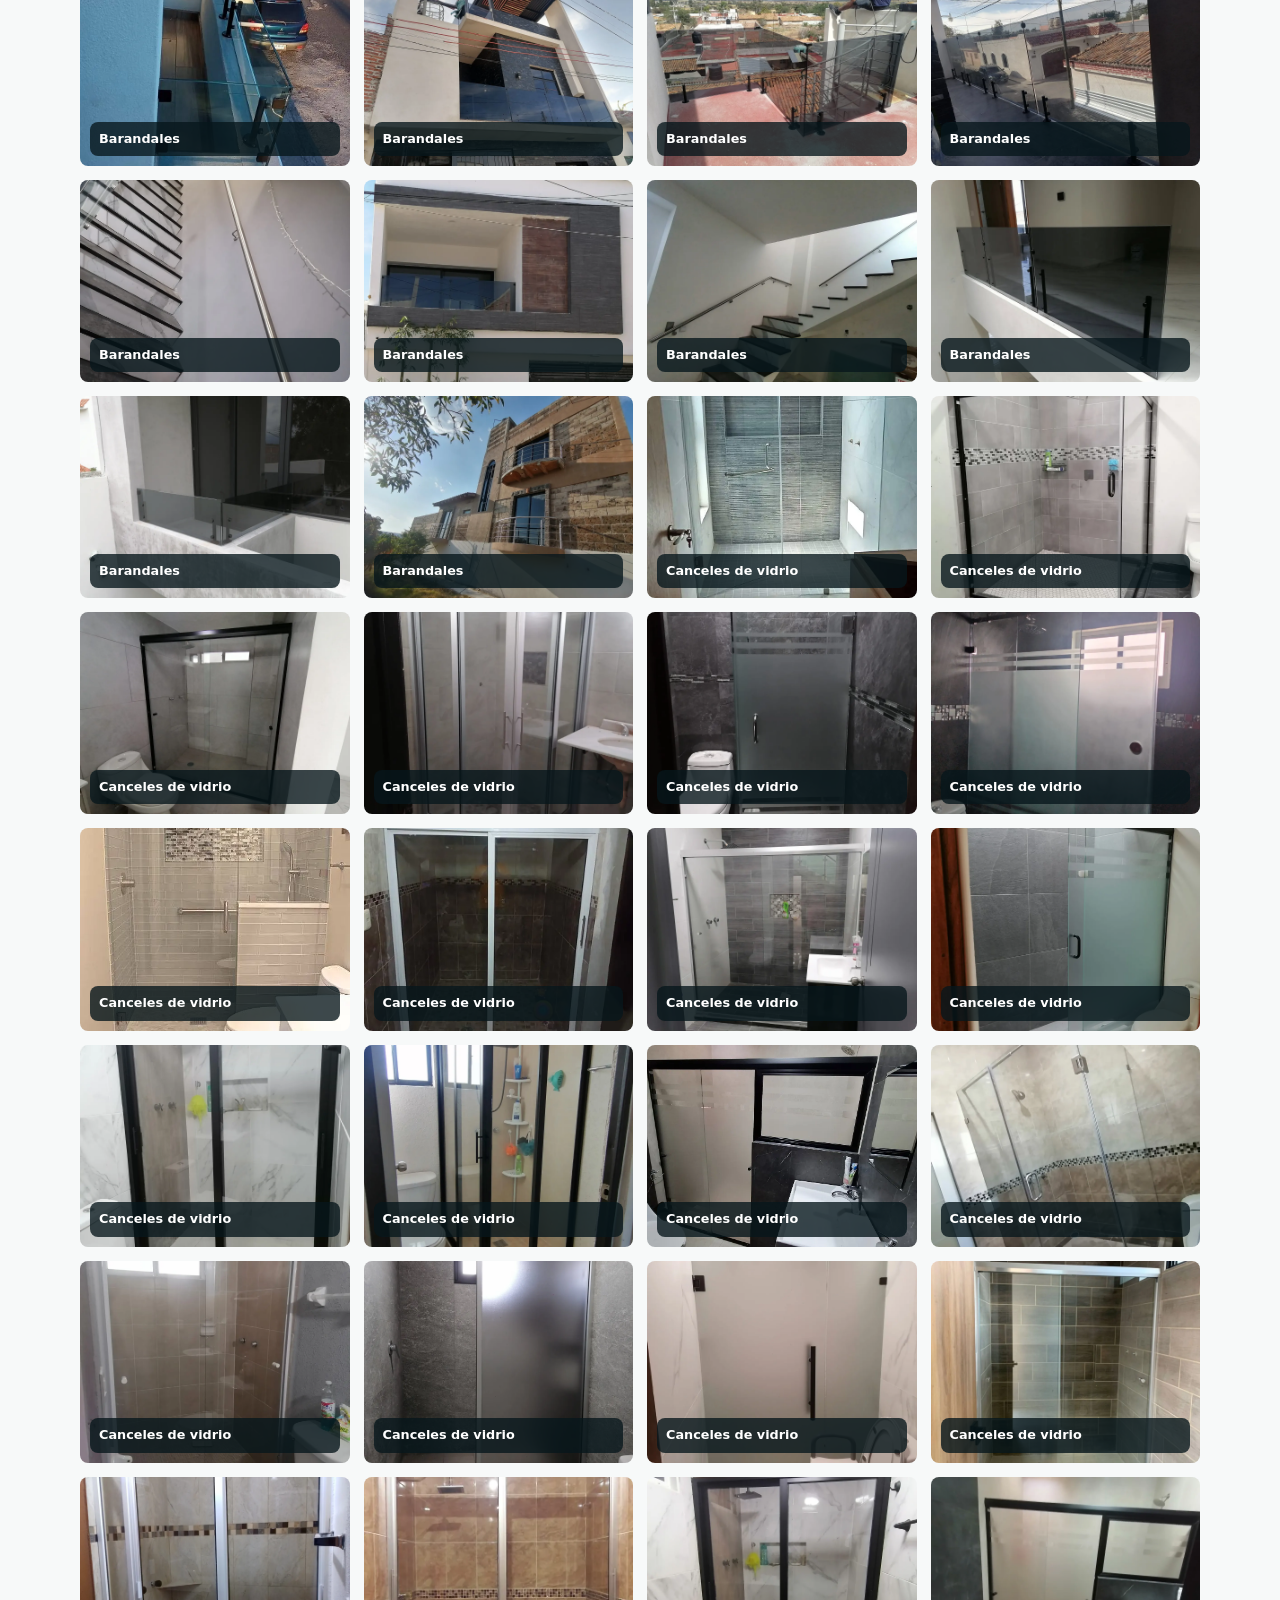
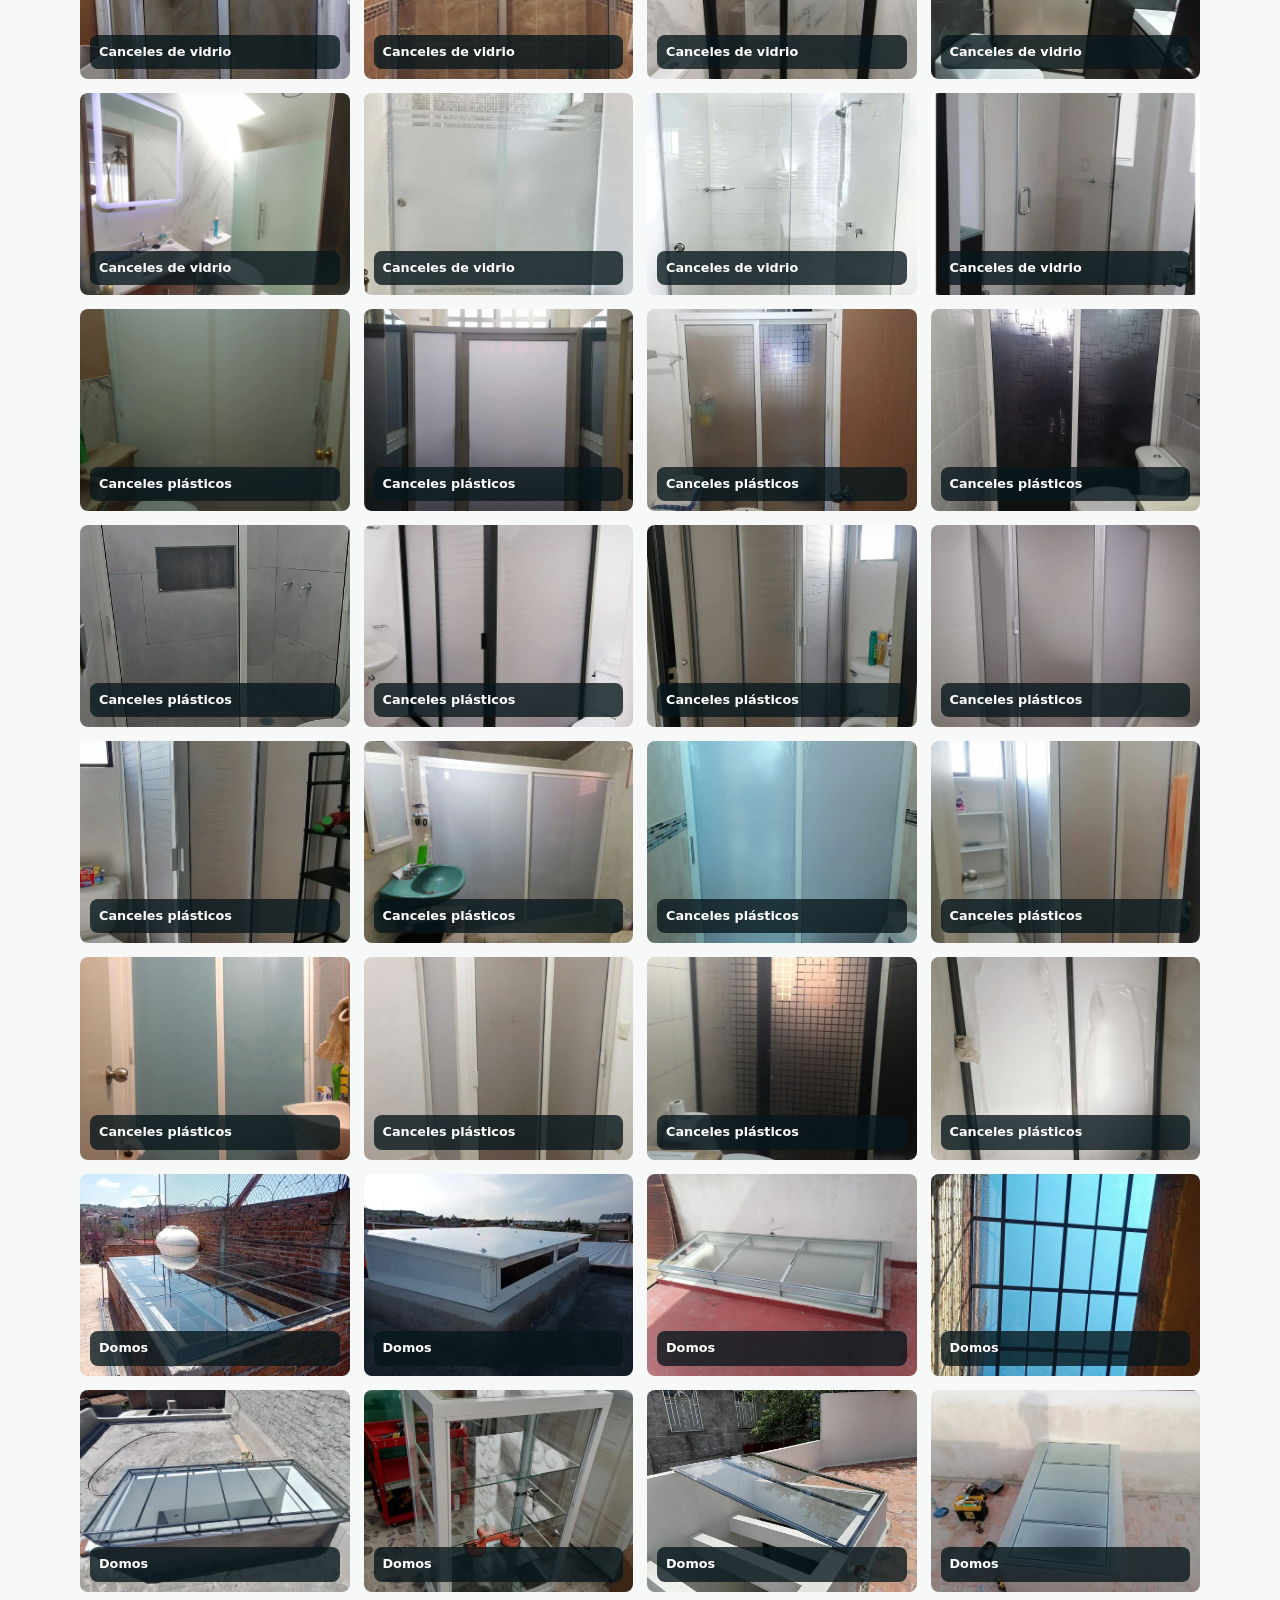
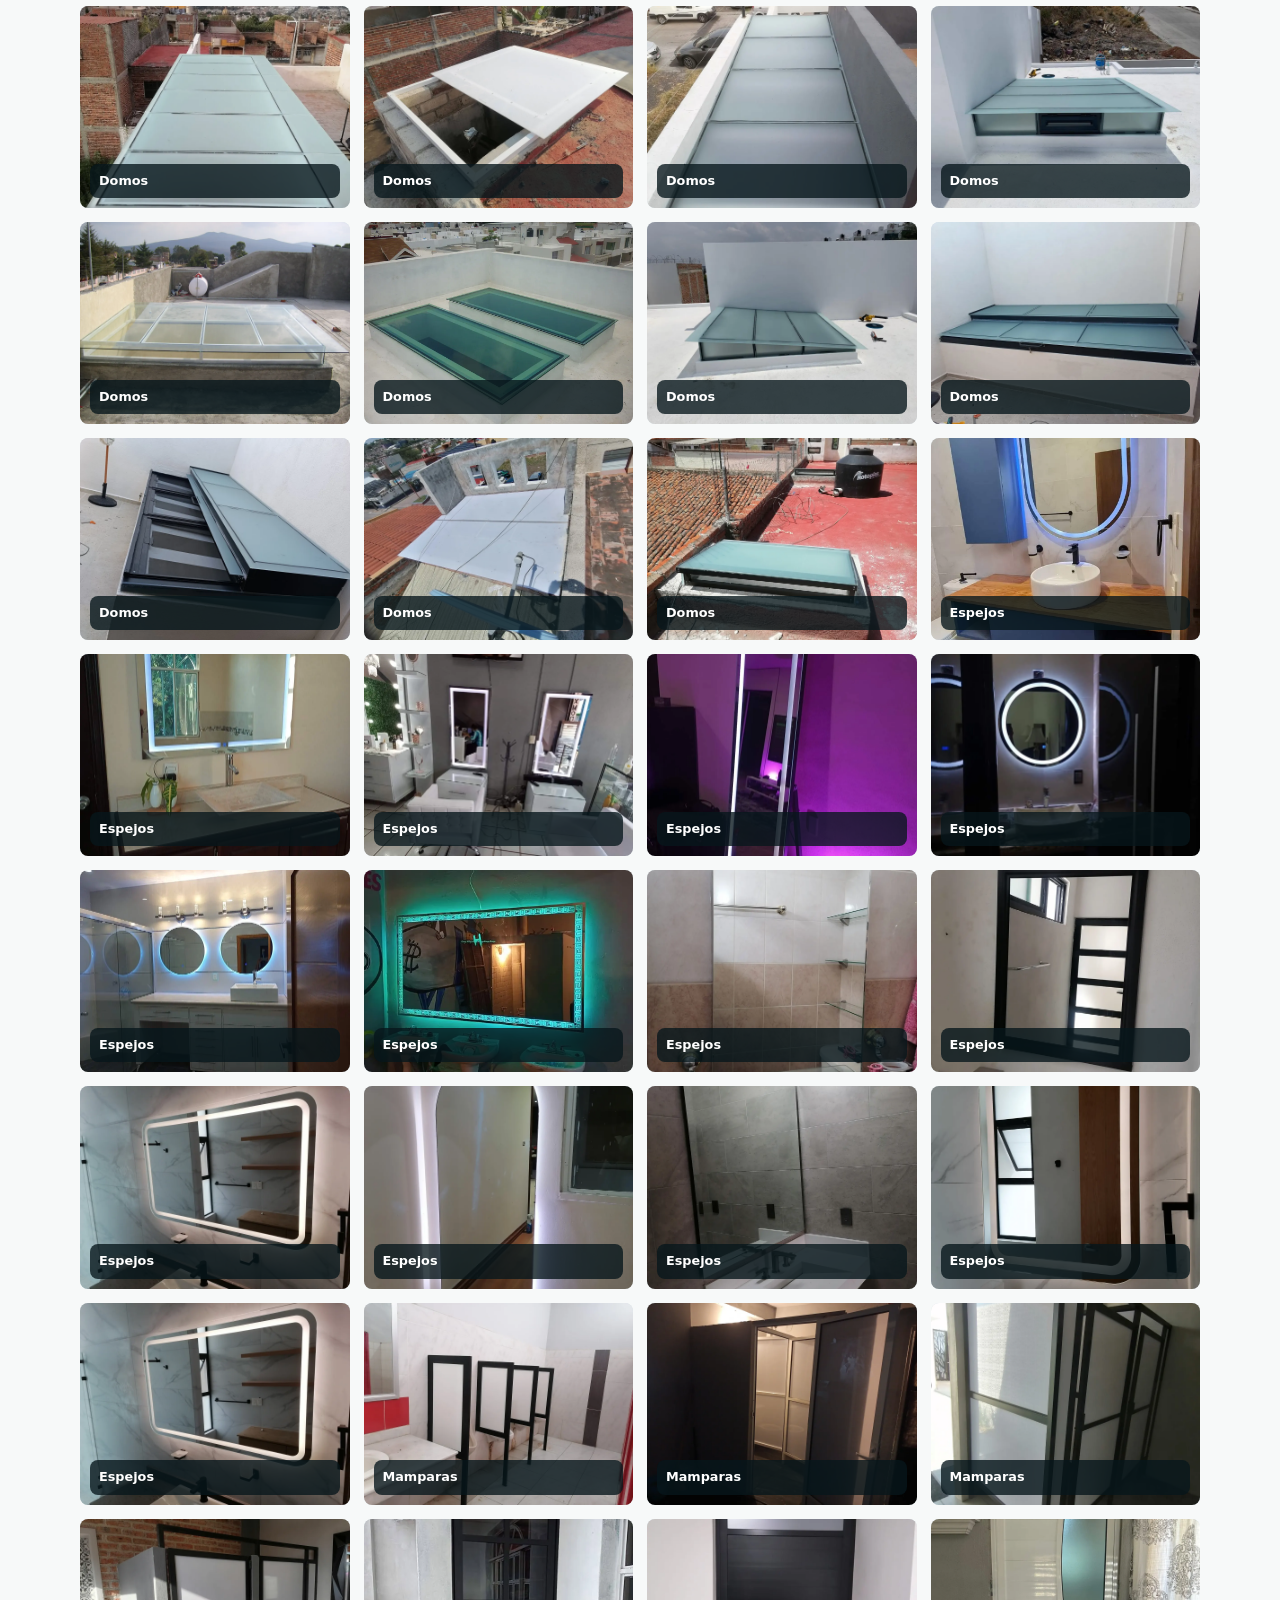
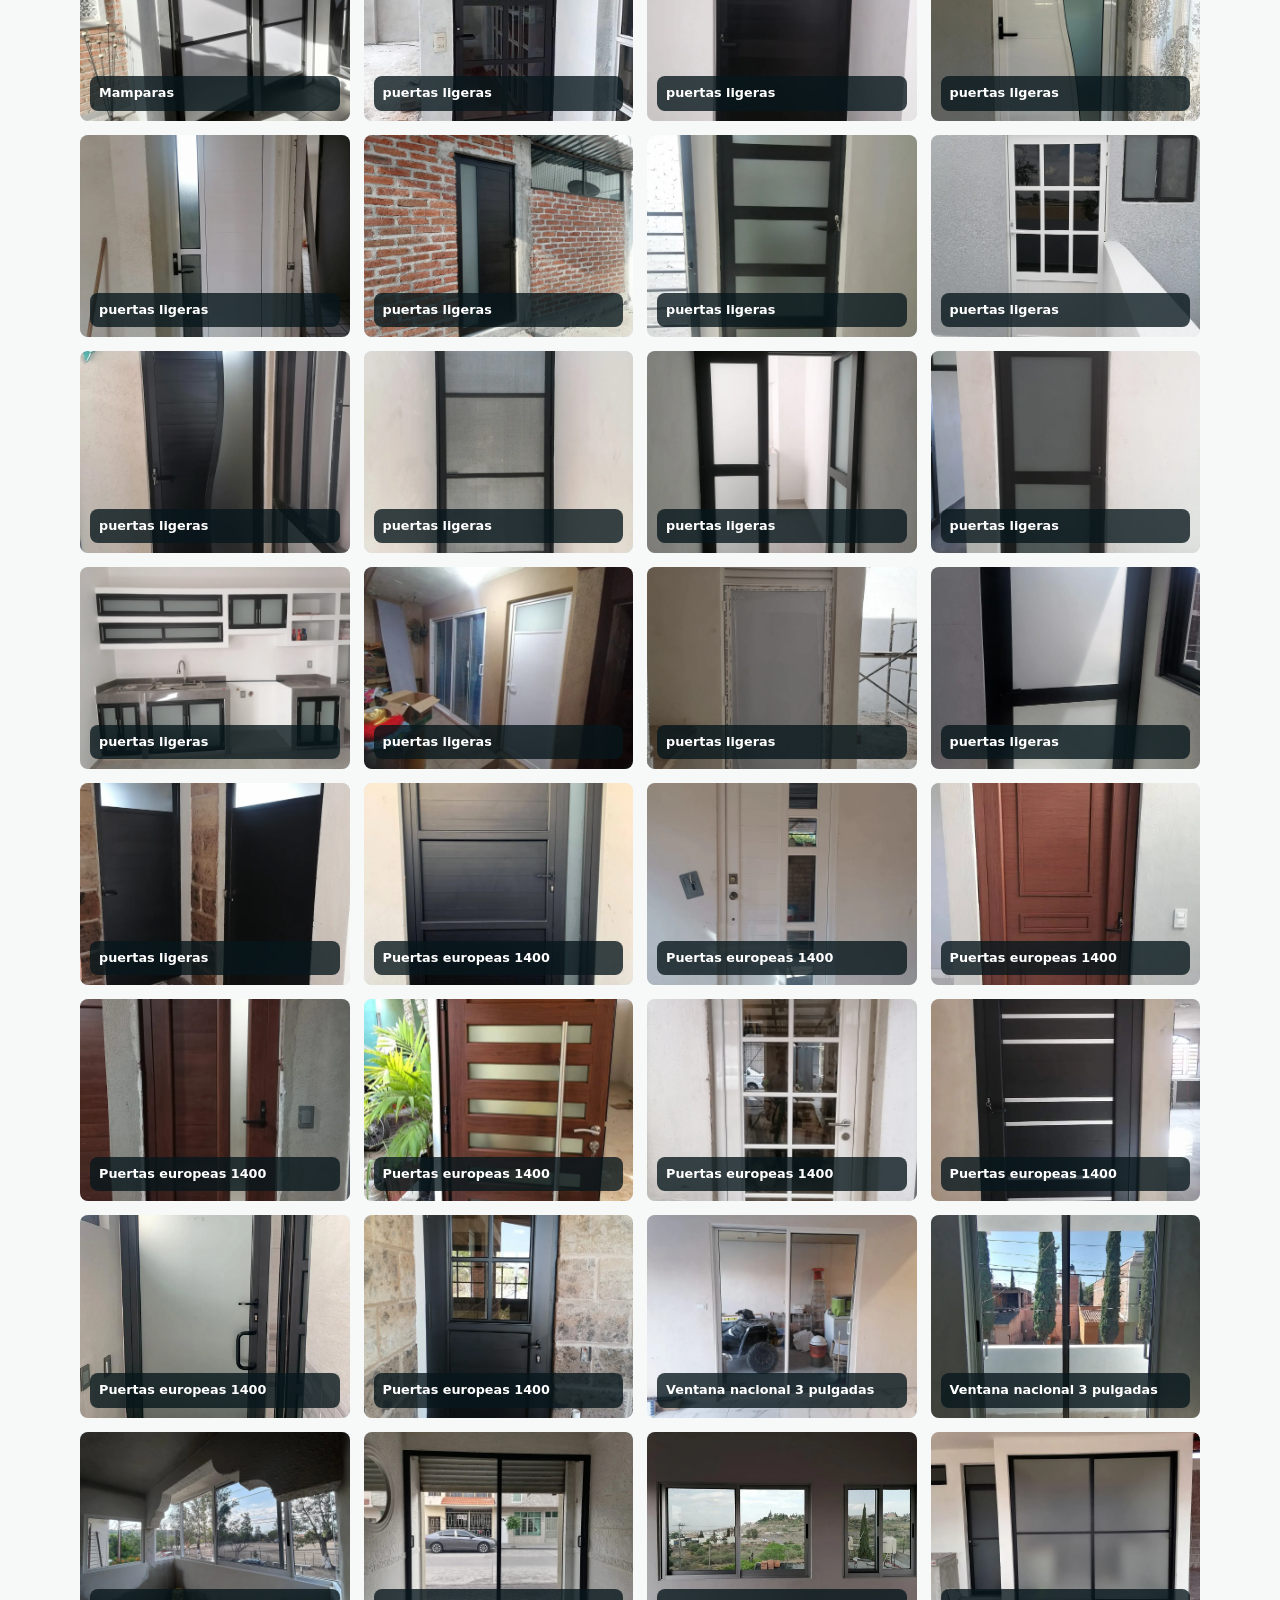
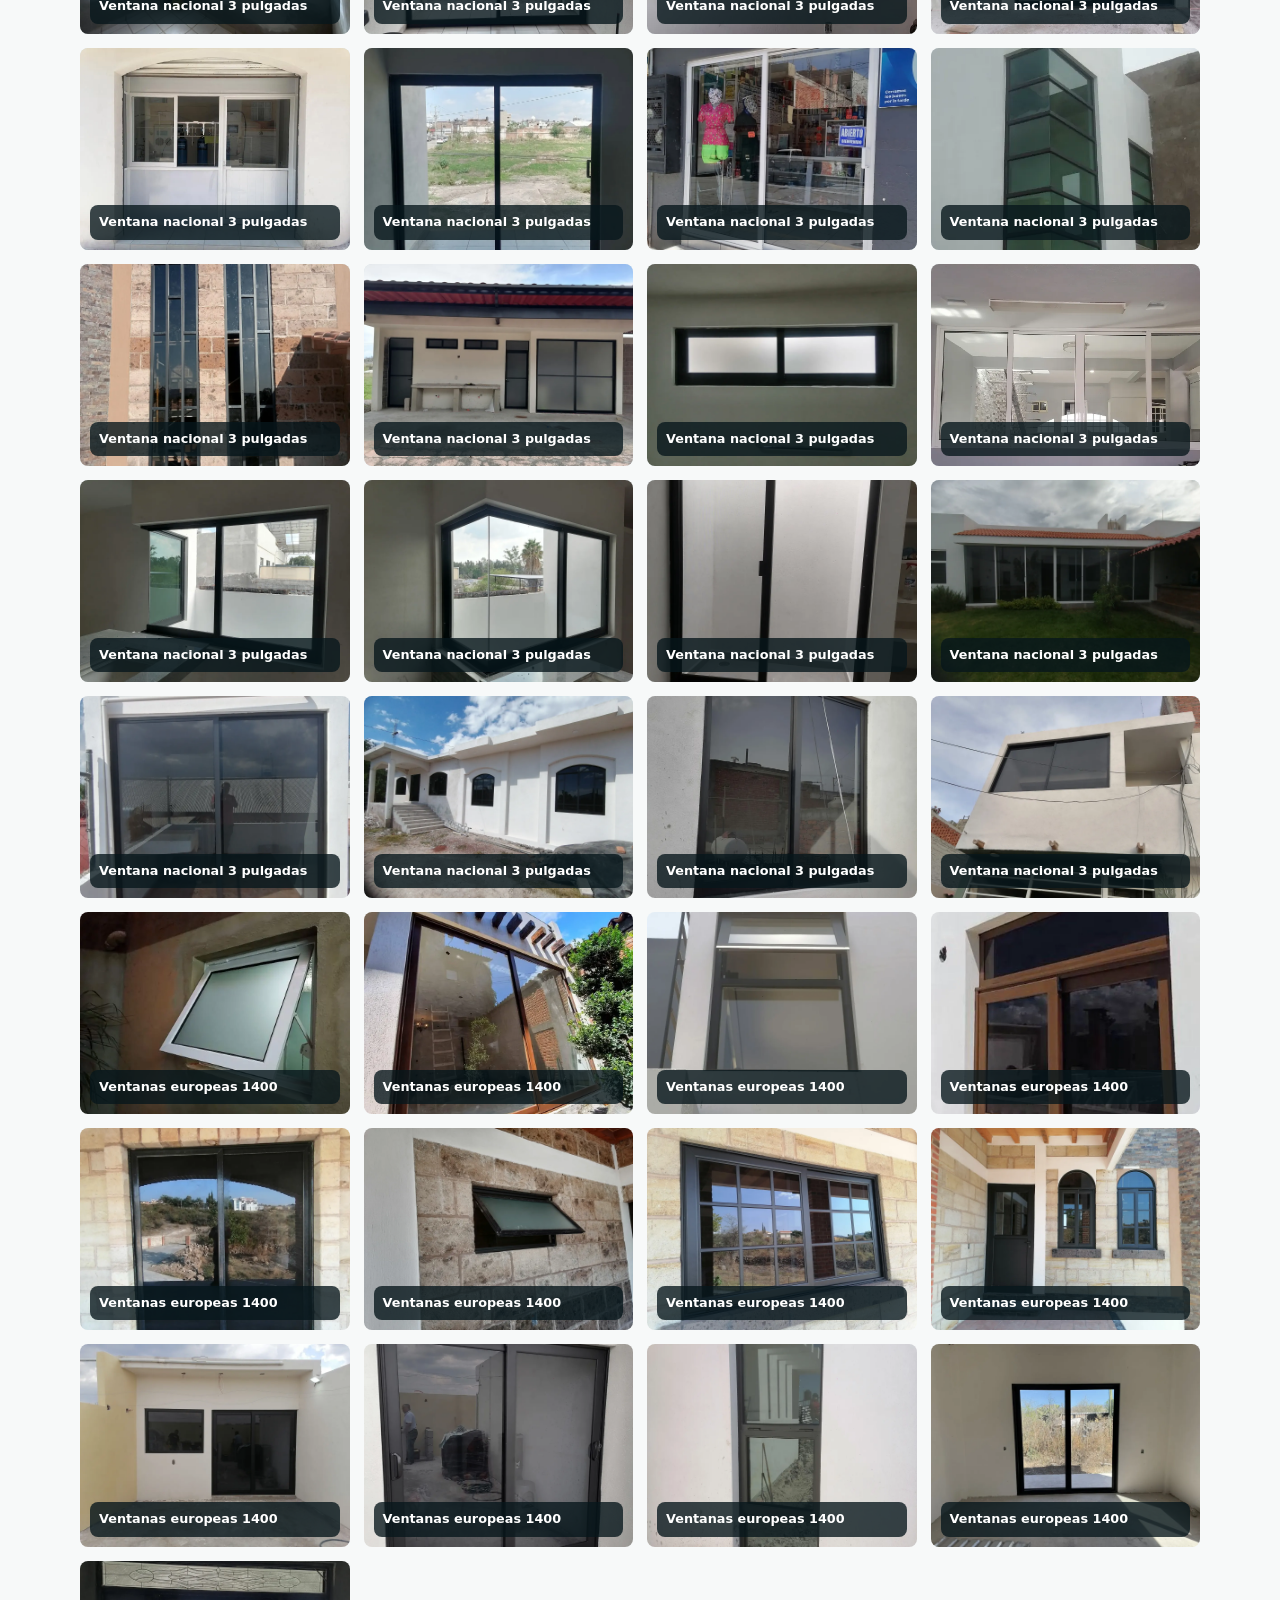
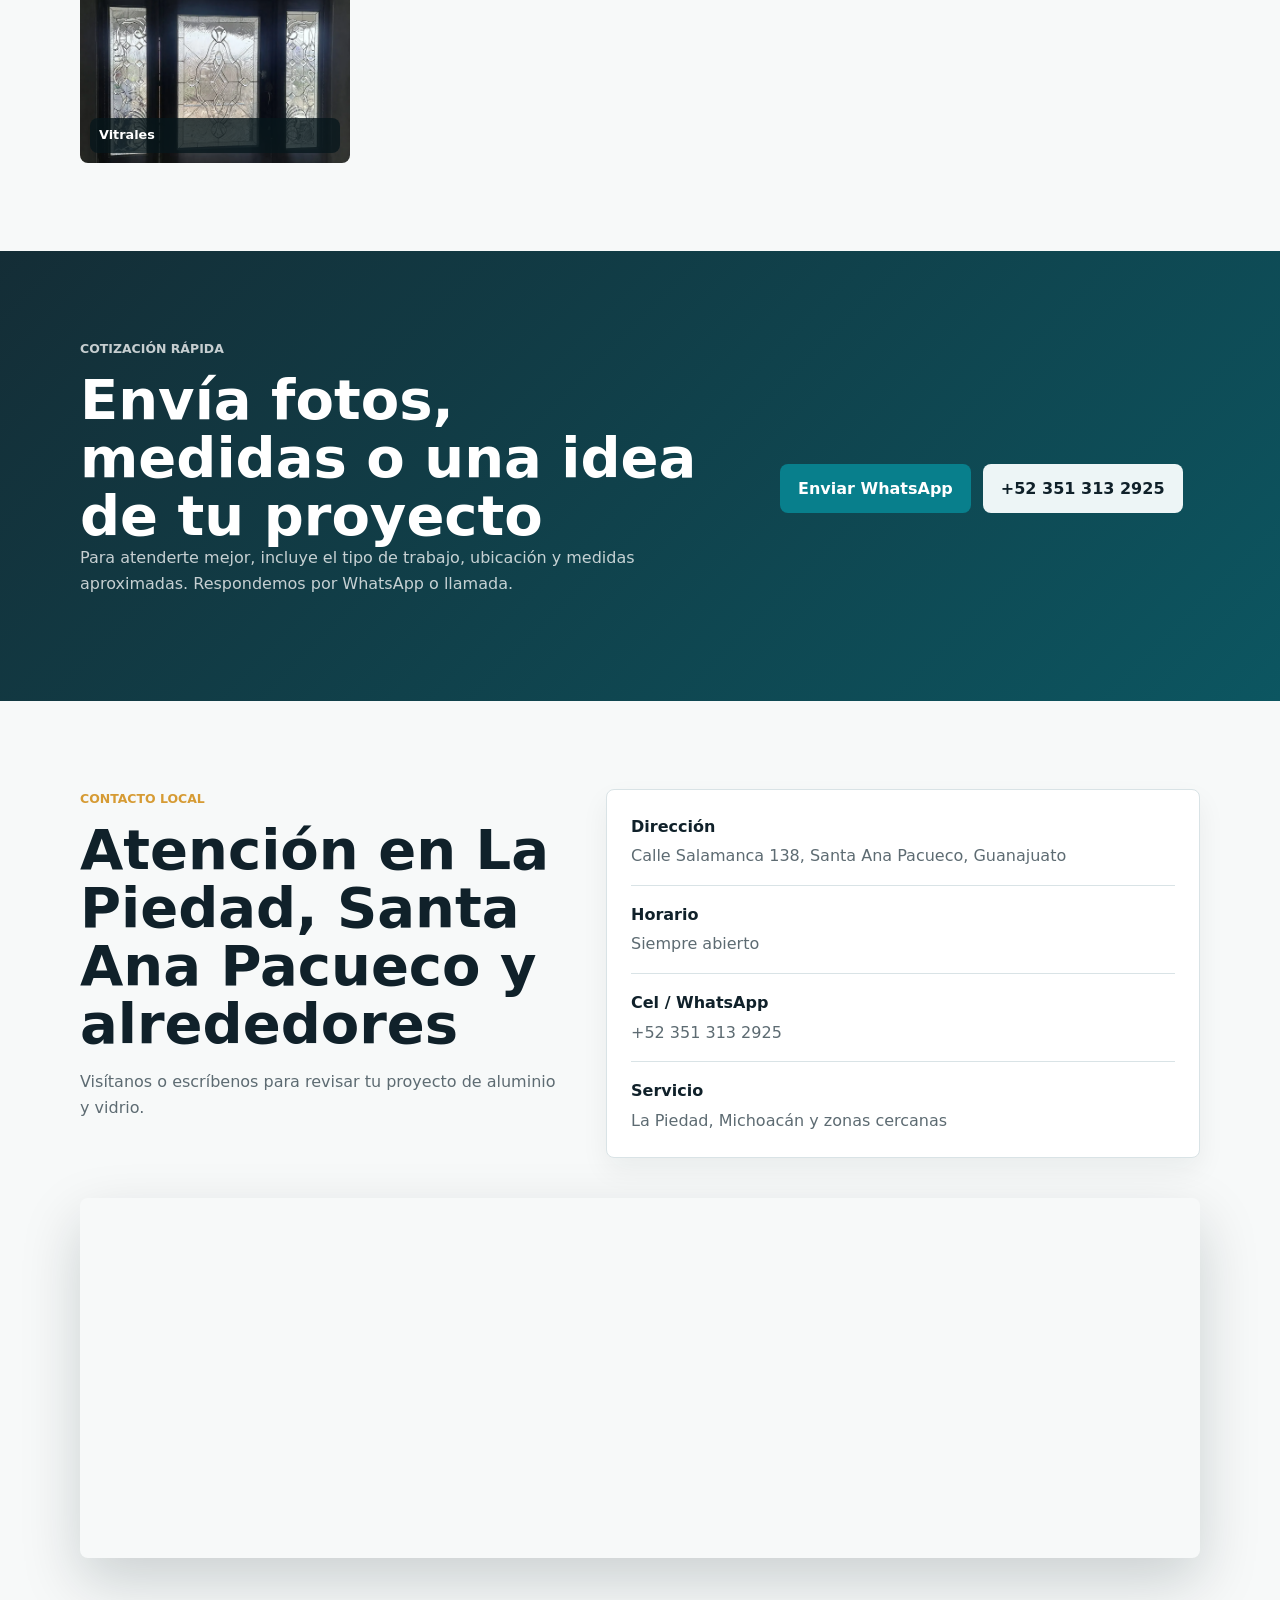
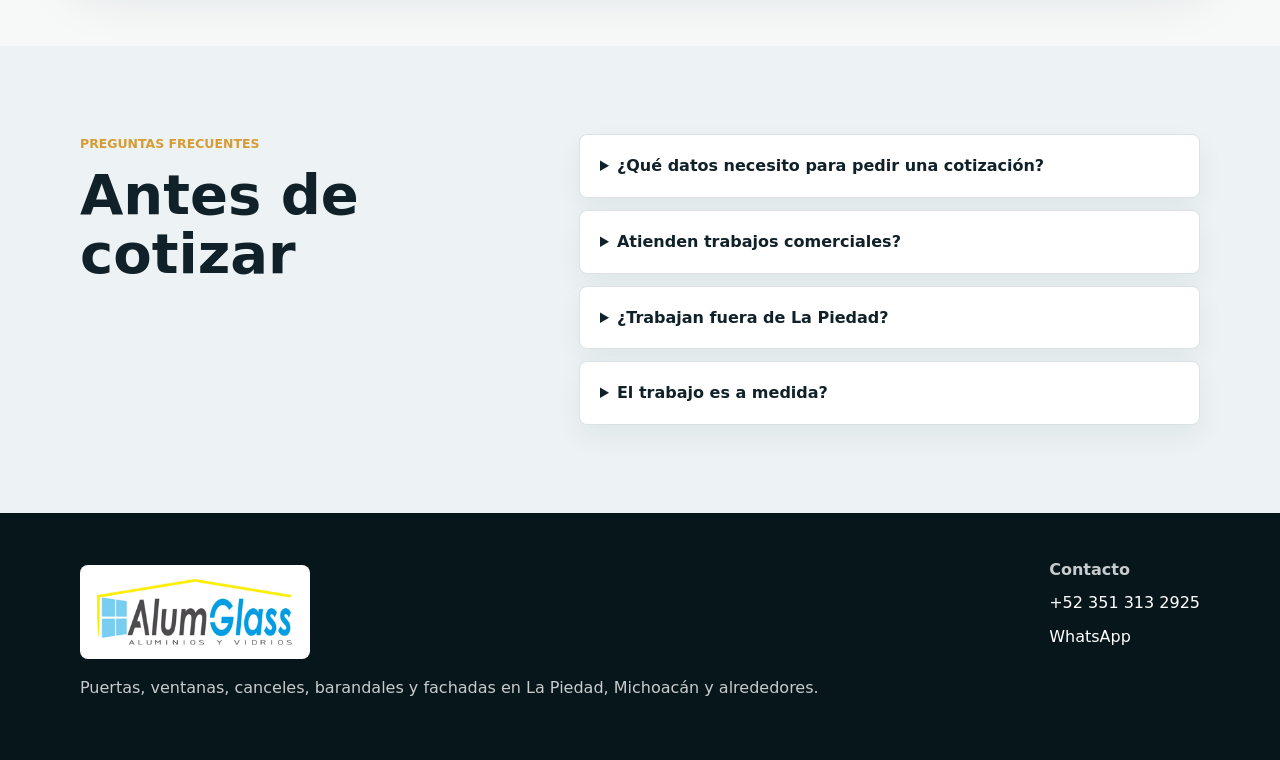
==== commit b64e3d95: "Fix Spanish spelling and accents" ====
--- a/index.html
+++ b/index.html
@@ -3,7 +3,7 @@
   <head>
     <meta charset="utf-8">
     <meta name="viewport" content="width=device-width, initial-scale=1">
-    <title>Alumglass | Vidrio y aluminio en La Piedad, Michoacan</title>
+    <title>Alumglass | Vidrio y aluminio en La Piedad, Michoacán</title>
     <meta name="description" content="Alumglass realiza puertas, ventanas, canceles, barandales, fachadas y trabajos residenciales o comerciales en La Piedad, Santa Ana Pacueco y alrededores. Cotiza por WhatsApp.">
     <meta name="robots" content="index,follow">
     <meta name="theme-color" content="#0b1f2a">
@@ -14,14 +14,14 @@
     <link rel="stylesheet" href="assets/css/styles.css">
     <meta property="og:type" content="website">
     <meta property="og:title" content="Alumglass | Vidrio y aluminio">
-    <meta property="og:description" content="Instalacion profesional de aluminio y vidrio para hogares y negocios en La Piedad, Michoacan y alrededores.">
+    <meta property="og:description" content="Instalación profesional de aluminio y vidrio para hogares y negocios en La Piedad, Michoacán y alrededores.">
     <meta property="og:image" content="assets/images/hero-alumglass.png">
     <script type="application/ld+json">
       {
         "@context": "https://schema.org",
         "@type": "HomeAndConstructionBusiness",
         "name": "Alumglass",
-        "areaServed": ["La Piedad, Michoacan", "Santa Ana Pacueco, Guanajuato", "Yurécuaro", "Numarán", "Pénjamo"],
+        "areaServed": ["La Piedad, Michoacán", "Santa Ana Pacueco, Guanajuato", "Yurécuaro", "Numarán", "Pénjamo"],
         "address": {
           "@type": "PostalAddress",
           "streetAddress": "Calle Salamanca 138",
@@ -44,13 +44,13 @@
           <img class="brand-logo" src="assets/images/logo-alumglass.png" alt="AlumGlass Aluminios y Vidrios" width="600" height="189">
         </a>
         <button class="nav-toggle" type="button" aria-expanded="false" aria-controls="nav-menu" data-nav-toggle>
-          <span class="sr-only">Abrir menu</span>
+          <span class="sr-only">Abrir menú</span>
           <span></span><span></span><span></span>
         </button>
         <div class="nav-menu" id="nav-menu" data-nav-menu>
           <a href="#servicios">Servicios</a>
           <a href="#proyectos">Proyectos</a>
-          <a href="#ubicacion">Ubicacion</a>
+          <a href="#ubicacion">Ubicación</a>
           <a href="#faq">FAQ</a>
           <a class="nav-cta" href="https://wa.me/523513132925?text=Hola%20Alumglass%2C%20quiero%20cotizar%20un%20trabajo%20de%20aluminio%20y%20vidrio." target="_blank" rel="noopener">WhatsApp</a>
         </div>
@@ -60,18 +60,18 @@
     <main id="contenido">
       <section class="hero" id="inicio" aria-labelledby="hero-title">
         <picture class="hero-media">
-          <img src="assets/images/hero-alumglass.png" alt="Instalacion moderna de vidrio y aluminio con ventanas, puertas y barandales" width="1536" height="1024" fetchpriority="high">
+          <img src="assets/images/hero-alumglass.png" alt="Instalación moderna de vidrio y aluminio con ventanas, puertas y barandales" width="1536" height="1024" fetchpriority="high">
         </picture>
         <div class="hero-overlay" aria-hidden="true"></div>
         <div class="hero-content">
-          <p class="eyebrow">La Piedad, Michoacan y alrededores</p>
+          <p class="eyebrow">La Piedad, Michoacán y alrededores</p>
           <h1 id="hero-title">Soluciones de vidrio y aluminio que elevan tu espacio</h1>
           <p>Fabricamos e instalamos puertas, ventanas, canceles, barandales y fachadas para hogares, comercios y proyectos a medida.</p>
           <div class="hero-actions">
             <a class="btn btn-primary" href="https://wa.me/523513132925?text=Hola%20Alumglass%2C%20quiero%20cotizar%20un%20proyecto." target="_blank" rel="noopener">Cotizar por WhatsApp</a>
             <a class="btn btn-secondary" href="tel:+523513132925">Llamar ahora</a>
           </div>
-          <dl class="hero-proof" aria-label="Datos rapidos">
+          <dl class="hero-proof" aria-label="Datos rápidos">
             <div><dt>Servicio</dt><dd>Residencial y comercial</dd></div>
             <div><dt>Horario</dt><dd>Siempre abierto</dd></div>
             <div><dt>Zona</dt><dd>La Piedad y Santa Ana Pacueco</dd></div>
@@ -81,7 +81,7 @@
 
       <section class="section intro-band" aria-label="Resumen de Alumglass">
         <div class="container intro-grid">
-          <p>Alumglass combina medicion, fabricacion e instalacion para entregar acabados limpios, resistentes y listos para el uso diario.</p>
+          <p>Alumglass combina medición, fabricación e instalación para entregar acabados limpios, resistentes y listos para el uso diario.</p>
           <a class="text-link" href="#servicios">Ver servicios</a>
         </div>
       </section>
@@ -106,7 +106,7 @@
             <article class="service-card">
               <span class="service-icon" aria-hidden="true">03</span>
               <h3>Canceles</h3>
-              <p>Canceles para bano, divisiones y espacios interiores, fabricados a la medida del area.</p>
+              <p>Canceles para baño, divisiones y espacios interiores, fabricados a la medida del área.</p>
             </article>
             <article class="service-card">
               <span class="service-icon" aria-hidden="true">04</span>
@@ -131,12 +131,12 @@
         <div class="container process-grid">
           <div>
             <p class="eyebrow">Proceso claro</p>
-            <h2 id="proceso-title">De la idea a la instalacion sin vueltas</h2>
+            <h2 id="proceso-title">De la idea a la instalación sin vueltas</h2>
           </div>
           <ol class="process-list">
-            <li><strong>Contacto</strong><span>Nos compartes ubicacion, tipo de trabajo y medidas aproximadas.</span></li>
-            <li><strong>Revision</strong><span>Validamos materiales, medidas y detalles tecnicos del espacio.</span></li>
-            <li><strong>Cotizacion</strong><span>Te damos una propuesta clara y coordinamos fabricacion e instalacion.</span></li>
+            <li><strong>Contacto</strong><span>Nos compartes ubicación, tipo de trabajo y medidas aproximadas.</span></li>
+            <li><strong>Revisión</strong><span>Validamos materiales, medidas y detalles técnicos del espacio.</span></li>
+            <li><strong>Cotización</strong><span>Te damos una propuesta clara y coordinamos fabricación e instalación.</span></li>
           </ol>
         </div>
       </section>
@@ -145,15 +145,15 @@
         <div class="container">
           <div class="section-heading gallery-heading">
             <div>
-              <p class="eyebrow">Galeria</p>
+              <p class="eyebrow">Galería</p>
               <h2 id="proyectos-title">Proyectos y trabajos realizados</h2>
-              <p>Explora trabajos reales por categoria. Cada imagen abre en vista ampliada para revisar acabados y detalles.</p>
+              <p>Explora trabajos reales por categoría. Cada imagen abre en vista ampliada para revisar acabados y detalles.</p>
             </div>
-            <p class="gallery-total" data-gallery-total>149 imagenes</p>
-          </div>
-          <div class="gallery-tabs" data-gallery-tabs aria-label="Categorias de trabajos"></div>
+            <p class="gallery-total" data-gallery-total>149 imágenes</p>
+          </div>
+          <div class="gallery-tabs" data-gallery-tabs aria-label="Categorías de trabajos"></div>
           <div class="work-gallery" data-gallery-grid aria-live="polite"></div>
-          <div class="gallery-empty" data-gallery-empty hidden>No hay imagenes en esta categoria.</div>
+          <div class="gallery-empty" data-gallery-empty hidden>No hay imágenes en esta categoría.</div>
           <div class="lightbox" data-lightbox hidden>
             <button class="lightbox-close" type="button" data-lightbox-close aria-label="Cerrar imagen ampliada">x</button>
             <button class="lightbox-arrow lightbox-prev" type="button" data-lightbox-prev aria-label="Imagen anterior">&lt;</button>
@@ -169,9 +169,9 @@
       <section class="section quote-band" aria-labelledby="quote-title">
         <div class="container quote-grid">
           <div>
-            <p class="eyebrow">Cotizacion rapida</p>
-            <h2 id="quote-title">Envia fotos, medidas o una idea de tu proyecto</h2>
-            <p>Para atenderte mejor, incluye el tipo de trabajo, ubicacion y medidas aproximadas. Respondemos por WhatsApp o llamada.</p>
+            <p class="eyebrow">Cotización rápida</p>
+            <h2 id="quote-title">Envía fotos, medidas o una idea de tu proyecto</h2>
+            <p>Para atenderte mejor, incluye el tipo de trabajo, ubicación y medidas aproximadas. Respondemos por WhatsApp o llamada.</p>
           </div>
           <div class="quote-actions">
             <a class="btn btn-primary" href="https://wa.me/523513132925?text=Hola%20Alumglass%2C%20quiero%20cotizar.%20Mi%20proyecto%20es%3A" target="_blank" rel="noopener">Enviar WhatsApp</a>
@@ -184,16 +184,16 @@
         <div class="container location-grid">
           <div class="section-heading location-heading">
             <p class="eyebrow">Contacto local</p>
-            <h2 id="ubicacion-title">Atencion en La Piedad, Santa Ana Pacueco y alrededores</h2>
-            <p>Visitanos o escribenos para revisar tu proyecto de aluminio y vidrio.</p>
+            <h2 id="ubicacion-title">Atención en La Piedad, Santa Ana Pacueco y alrededores</h2>
+            <p>Visítanos o escríbenos para revisar tu proyecto de aluminio y vidrio.</p>
           </div>
           <div class="contact-panel">
-            <div><strong>Direccion</strong><span>Calle Salamanca 138, Santa Ana Pacueco, Guanajuato</span></div>
+            <div><strong>Dirección</strong><span>Calle Salamanca 138, Santa Ana Pacueco, Guanajuato</span></div>
             <div><strong>Horario</strong><span>Siempre abierto</span></div>
             <div><strong>Cel / WhatsApp</strong><a href="https://wa.me/523513132925" target="_blank" rel="noopener">+52 351 313 2925</a></div>
-            <div><strong>Servicio</strong><span>La Piedad, Michoacan y zonas cercanas</span></div>
-          </div>
-          <iframe class="map" title="Ubicacion Alumglass en Google Maps" loading="lazy" referrerpolicy="no-referrer-when-downgrade" src="https://www.google.com/maps?q=Calle%20Salamanca%20138%2C%20Santa%20Ana%20Pacueco%2C%20Guanajuato&output=embed"></iframe>
+            <div><strong>Servicio</strong><span>La Piedad, Michoacán y zonas cercanas</span></div>
+          </div>
+          <iframe class="map" title="Ubicación Alumglass en Google Maps" loading="lazy" referrerpolicy="no-referrer-when-downgrade" src="https://www.google.com/maps?q=Calle%20Salamanca%20138%2C%20Santa%20Ana%20Pacueco%2C%20Guanajuato&output=embed"></iframe>
         </div>
       </section>
 
@@ -205,20 +205,20 @@
           </div>
           <div class="faq-list">
             <details>
-              <summary>Que datos necesito para pedir una cotizacion?</summary>
-              <p>Tipo de trabajo, medidas aproximadas, ubicacion y, si tienes, fotos del espacio donde se instalara.</p>
+              <summary>¿Qué datos necesito para pedir una cotización?</summary>
+              <p>Tipo de trabajo, medidas aproximadas, ubicación y, si tienes, fotos del espacio donde se instalará.</p>
             </details>
             <details>
               <summary>Atienden trabajos comerciales?</summary>
-              <p>Si. Realizamos fachadas, vitrinas, puertas, ventanas y soluciones para negocios, oficinas y locales.</p>
-            </details>
-            <details>
-              <summary>Trabajan fuera de La Piedad?</summary>
-              <p>Atendemos La Piedad, Santa Ana Pacueco y alrededores. Escribenos para confirmar cobertura segun tu ubicacion.</p>
+              <p>Sí. Realizamos fachadas, vitrinas, puertas, ventanas y soluciones para negocios, oficinas y locales.</p>
+            </details>
+            <details>
+              <summary>¿Trabajan fuera de La Piedad?</summary>
+              <p>Atendemos La Piedad, Santa Ana Pacueco y alrededores. Escríbenos para confirmar cobertura según tu ubicación.</p>
             </details>
             <details>
               <summary>El trabajo es a medida?</summary>
-              <p>Si. Cada proyecto se revisa por medidas, uso, materiales y condiciones del lugar.</p>
+              <p>Sí. Cada proyecto se revisa por medidas, uso, materiales y condiciones del lugar.</p>
             </details>
           </div>
         </div>
@@ -231,7 +231,7 @@
           <a class="brand footer-brand" href="#inicio">
             <img class="brand-logo" src="assets/images/logo-alumglass.png" alt="AlumGlass Aluminios y Vidrios" width="600" height="189">
           </a>
-          <p>Puertas, ventanas, canceles, barandales y fachadas en La Piedad, Michoacan y alrededores.</p>
+          <p>Puertas, ventanas, canceles, barandales y fachadas en La Piedad, Michoacán y alrededores.</p>
         </div>
         <div>
           <strong>Contacto</strong>
--- a/assets/css/styles.css
+++ b/assets/css/styles.css
@@ -570,20 +570,28 @@
   margin: 0 auto;
   padding: 42px 0;
 }
+.admin-shell-wide {
+  width: min(1240px, calc(100% - 32px));
+}
 .admin-card {
   padding: clamp(20px, 5vw, 42px);
+  min-width: 0;
 }
 .admin-brand { margin-bottom: 32px; }
+.admin-heading {
+  margin-bottom: 24px;
+}
 .quote-form {
   display: grid;
   grid-template-columns: repeat(2, minmax(0, 1fr));
   gap: 18px;
 }
-.form-row { display: grid; gap: 7px; }
+.form-row { display: grid; gap: 7px; min-width: 0; }
 .form-wide { grid-column: 1 / -1; }
 label { font-weight: 850; }
 input, select, textarea {
   width: 100%;
+  min-width: 0;
   border: 1px solid #bfcfd4;
   border-radius: var(--radius);
   padding: 12px 13px;
@@ -605,6 +613,153 @@
 }
 .form-status.success { color: #087f45; }
 .form-status.error { color: #a3362d; }
+.quote-form-admin {
+  grid-template-columns: 1fr;
+  min-width: 0;
+}
+.calculator-grid {
+  display: grid;
+  grid-template-columns: minmax(0, 1fr) minmax(320px, 0.8fr);
+  gap: 18px;
+  min-width: 0;
+}
+.calculator-panel {
+  padding: 22px;
+  width: 100%;
+  max-width: 100%;
+  min-width: 0;
+  overflow: hidden;
+  border: 1px solid var(--line);
+  border-radius: var(--radius);
+  background: #fbfdfd;
+}
+.panel-heading {
+  margin-bottom: 18px;
+}
+.panel-heading-row {
+  display: flex;
+  justify-content: space-between;
+  gap: 18px;
+  align-items: start;
+}
+.panel-heading h2 {
+  margin: 0;
+  font-size: 1.25rem;
+}
+.panel-heading p {
+  margin: 6px 0 0;
+  color: var(--muted);
+}
+.admin-fields {
+  display: grid;
+  grid-template-columns: repeat(2, minmax(0, 1fr));
+  gap: 16px;
+  min-width: 0;
+}
+.quote-form > .form-wide,
+.admin-fields > .form-row,
+.admin-fields > .form-wide {
+  width: 100%;
+  min-width: 0;
+}
+.check-row {
+  display: flex;
+  align-items: center;
+  gap: 10px;
+  min-height: 48px;
+  padding: 12px;
+  border: 1px solid var(--line);
+  border-radius: var(--radius);
+  background: var(--white);
+}
+.check-row input {
+  width: 18px;
+  height: 18px;
+}
+.calculator-actions {
+  display: flex;
+  flex-wrap: wrap;
+  gap: 10px;
+  align-items: center;
+}
+.quote-preview {
+  position: sticky;
+  top: 94px;
+}
+.quote-totals {
+  display: grid;
+  gap: 10px;
+  margin: 0 0 18px;
+}
+.quote-totals div {
+  display: flex;
+  justify-content: space-between;
+  gap: 16px;
+  padding: 12px;
+  border-radius: var(--radius);
+  background: var(--white);
+  border: 1px solid var(--line);
+}
+.quote-totals dt {
+  color: var(--muted);
+}
+.quote-totals dd {
+  margin: 0;
+  font-weight: 900;
+}
+.breakdown-table-wrap,
+.quote-items-wrap {
+  width: 100%;
+  min-width: 0;
+  max-width: 100%;
+  overflow-x: auto;
+  border: 1px solid var(--line);
+  border-radius: var(--radius);
+  background: var(--white);
+}
+.breakdown-table,
+.quote-items {
+  width: 100%;
+  border-collapse: collapse;
+  min-width: 520px;
+}
+.breakdown-table th,
+.breakdown-table td,
+.quote-items th,
+.quote-items td {
+  padding: 11px 12px;
+  border-bottom: 1px solid var(--line);
+  text-align: left;
+  vertical-align: top;
+}
+.breakdown-table th,
+.quote-items th {
+  color: var(--muted);
+  font-size: 0.82rem;
+  text-transform: uppercase;
+}
+.breakdown-table td:last-child,
+.quote-items td:nth-child(4),
+.quote-items td:nth-child(5) {
+  text-align: right;
+}
+.quote-items small {
+  display: block;
+  margin-top: 3px;
+  color: var(--muted);
+}
+.grand-total {
+  white-space: nowrap;
+  font-size: clamp(1.6rem, 4vw, 2.4rem);
+  color: var(--teal);
+}
+.table-action {
+  border: 0;
+  color: #a3362d;
+  background: transparent;
+  font-weight: 850;
+  cursor: pointer;
+}
 
 @media (max-width: 860px) {
   .nav-toggle { display: block; }
@@ -622,8 +777,25 @@
   }
   .nav-menu.is-open { display: flex; }
   .hero { min-height: 92vh; padding-top: 116px; }
-  .hero-proof, .services-grid, .intro-grid, .process-grid, .quote-grid, .location-grid, .faq-grid, .footer-grid, .quote-form {
-    grid-template-columns: 1fr;
+  .hero-proof, .services-grid, .intro-grid, .process-grid, .quote-grid, .location-grid, .faq-grid, .footer-grid, .quote-form, .calculator-grid, .admin-fields {
+    grid-template-columns: minmax(0, 1fr);
+  }
+  .quote-preview {
+    position: static;
+  }
+  .breakdown-table,
+  .quote-items {
+    min-width: 0;
+  }
+  .breakdown-table th,
+  .breakdown-table td,
+  .quote-items th,
+  .quote-items td {
+    padding: 9px 8px;
+    font-size: 0.86rem;
+  }
+  .panel-heading-row {
+    display: grid;
   }
   .gallery-heading {
     display: grid;
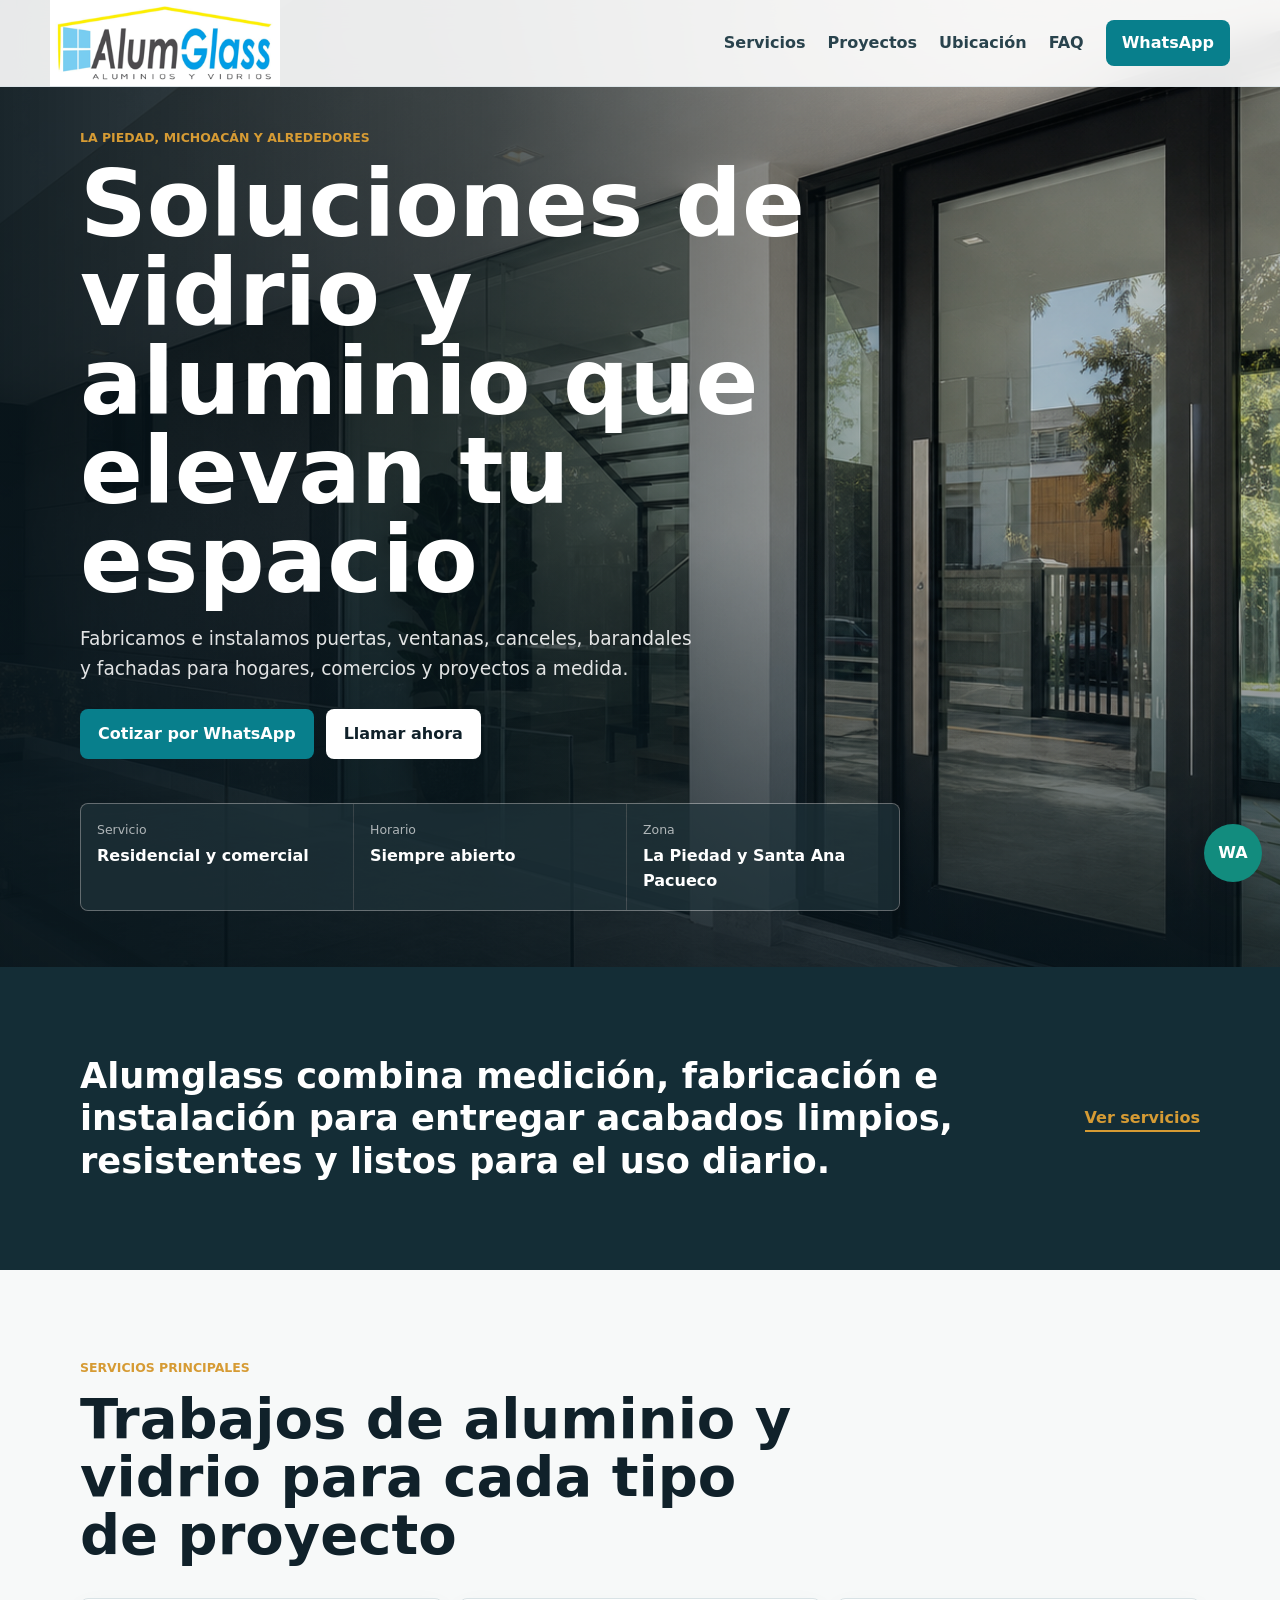
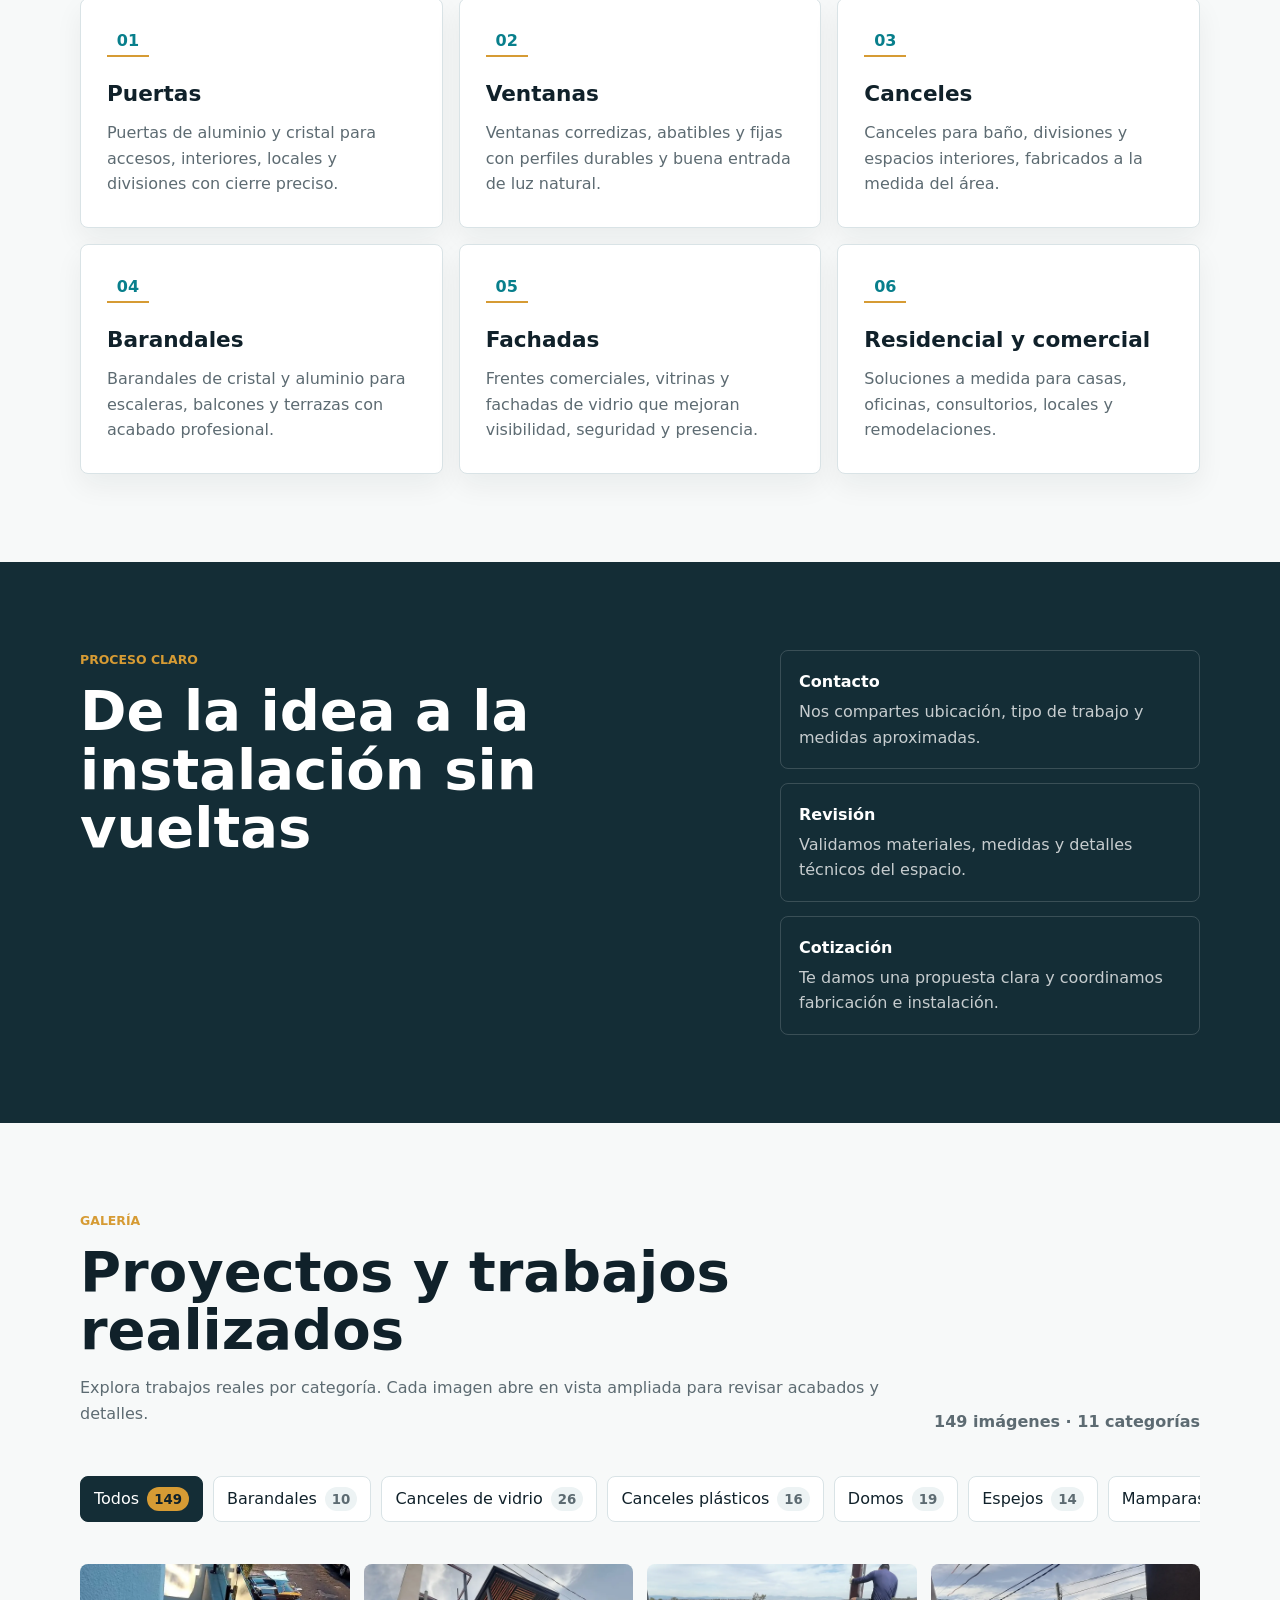
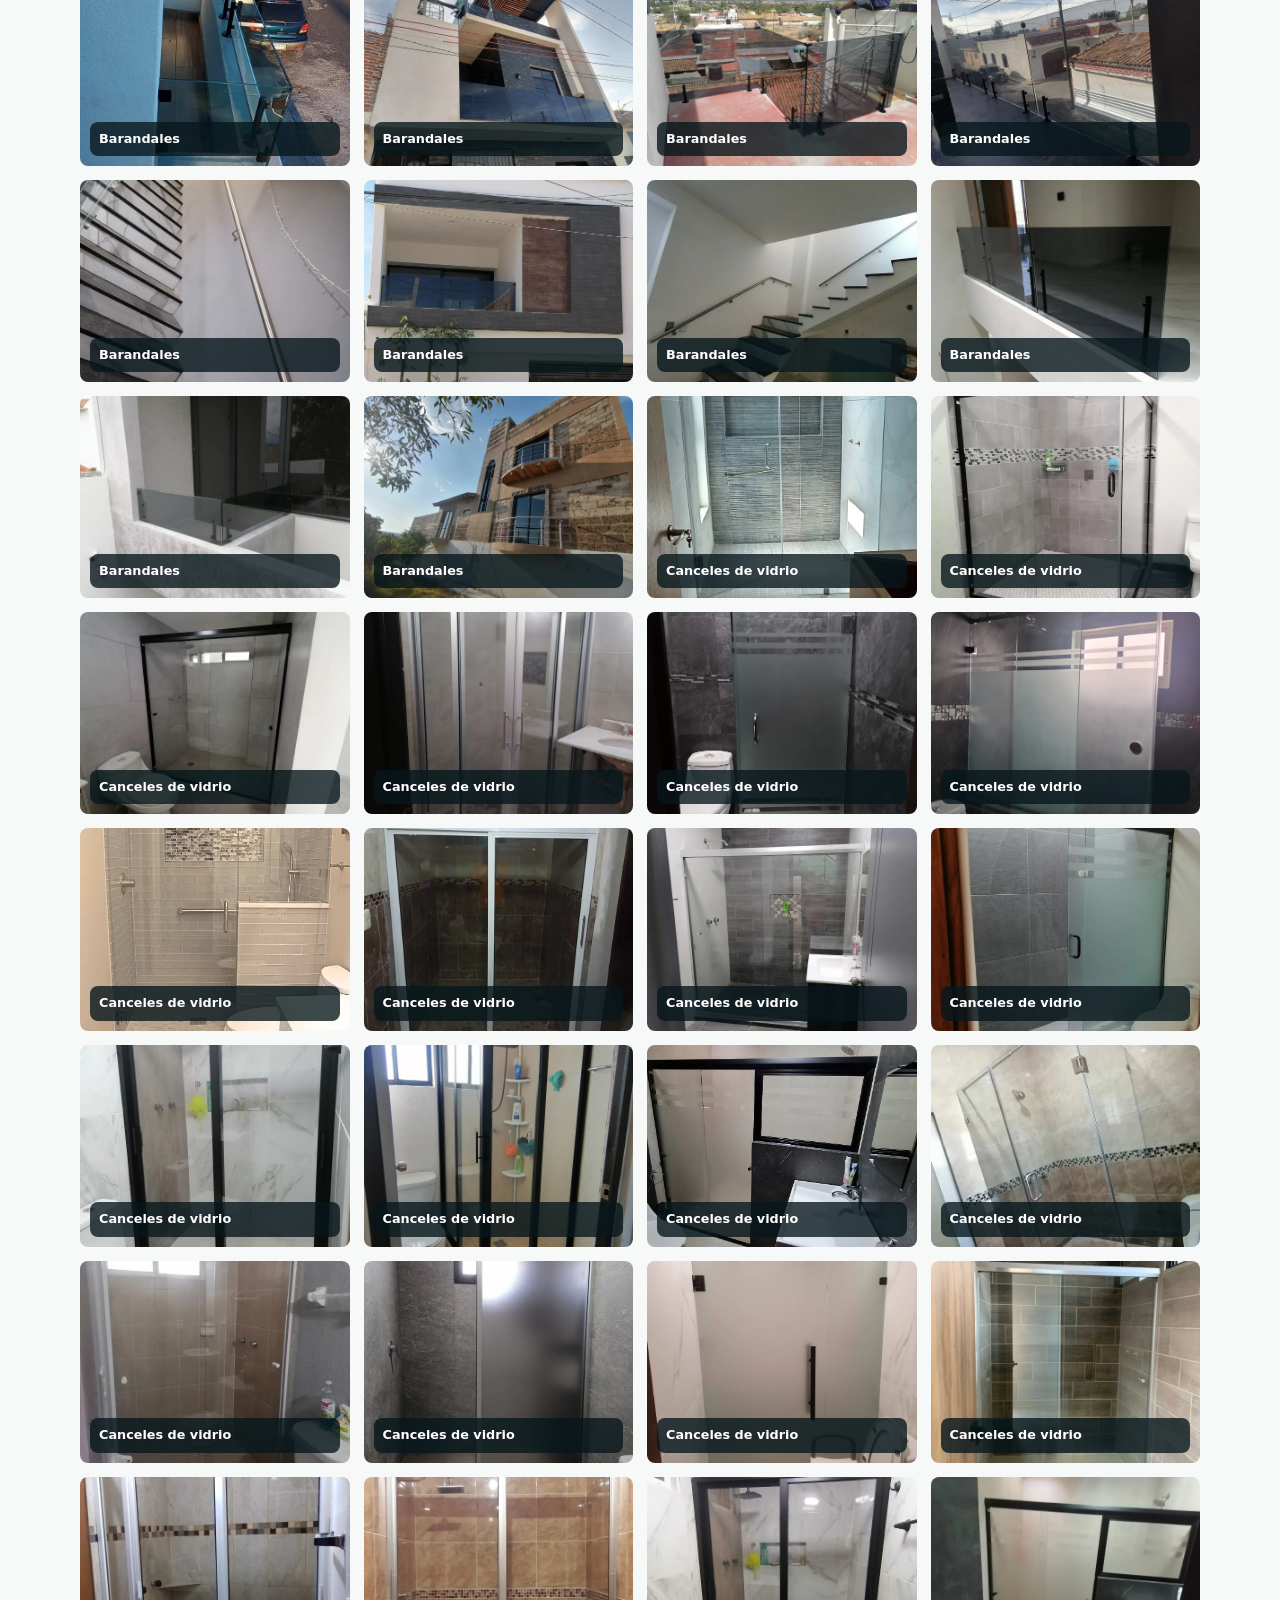
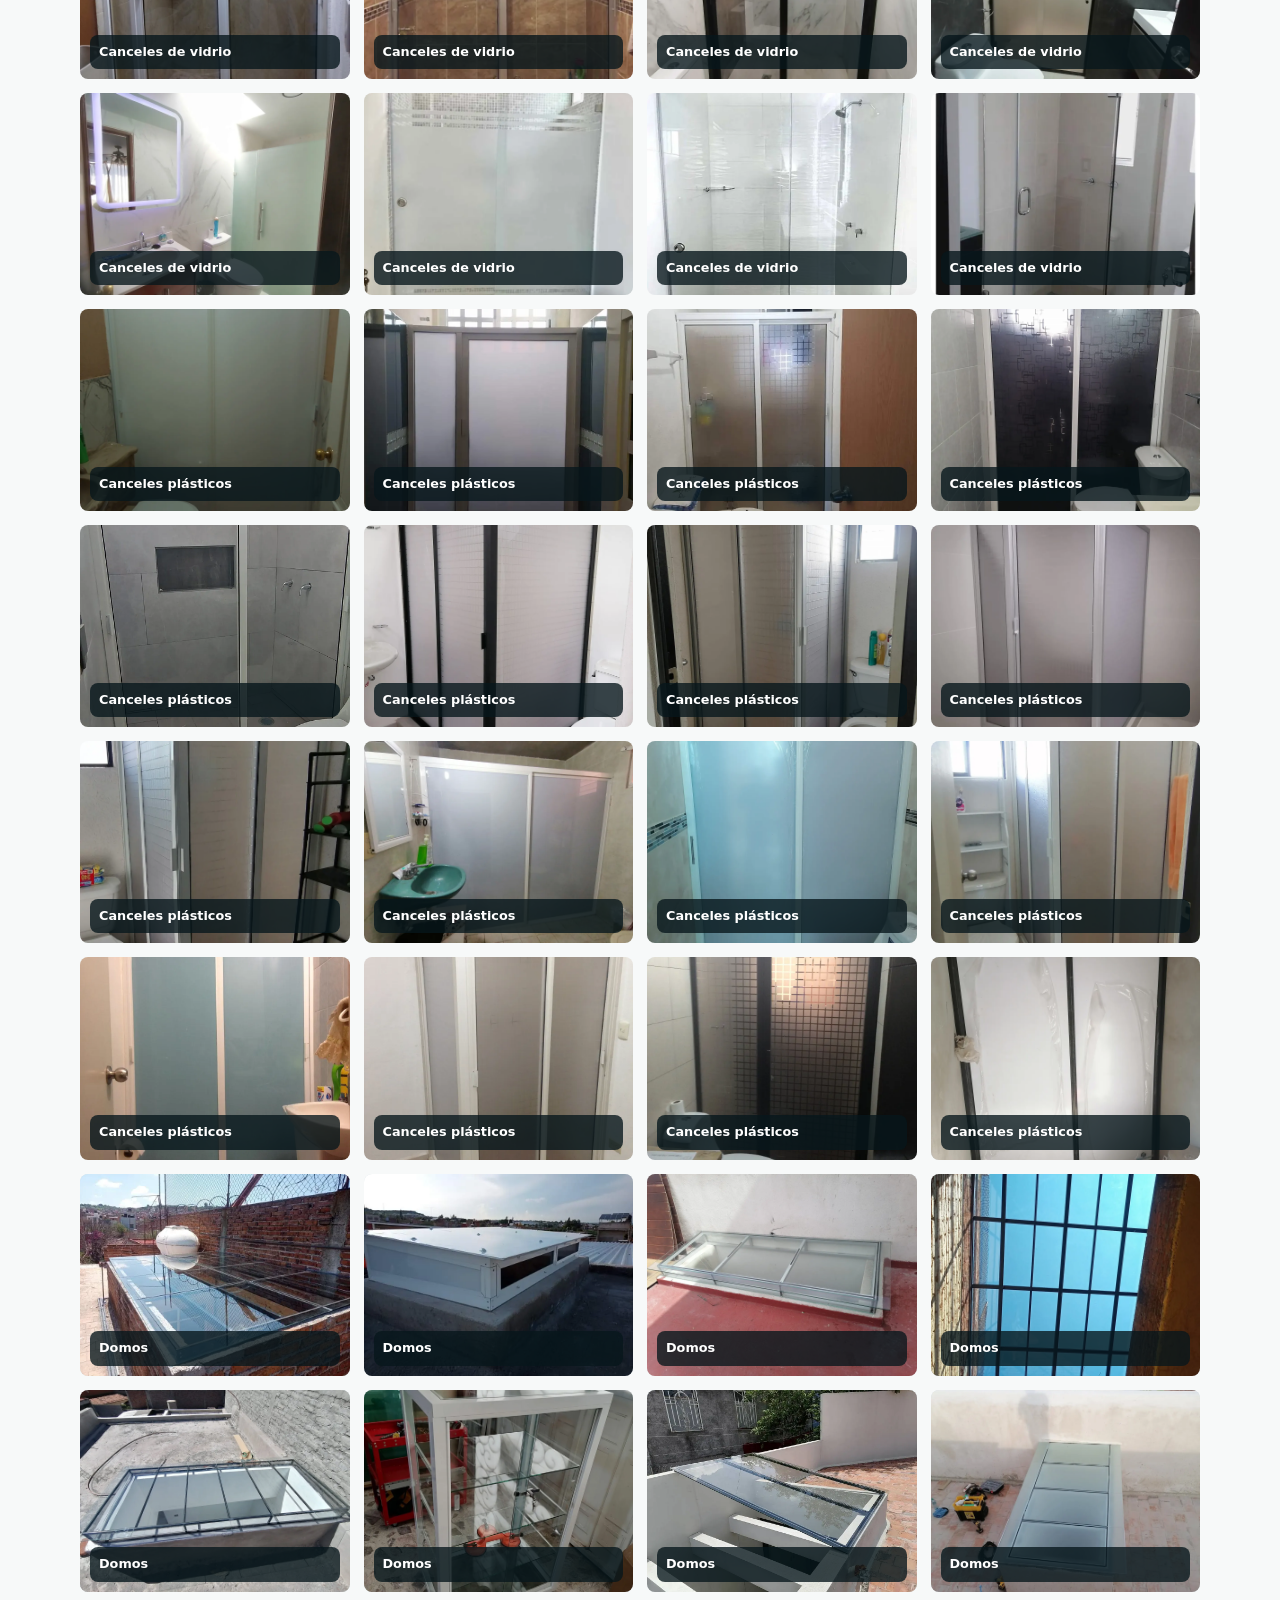
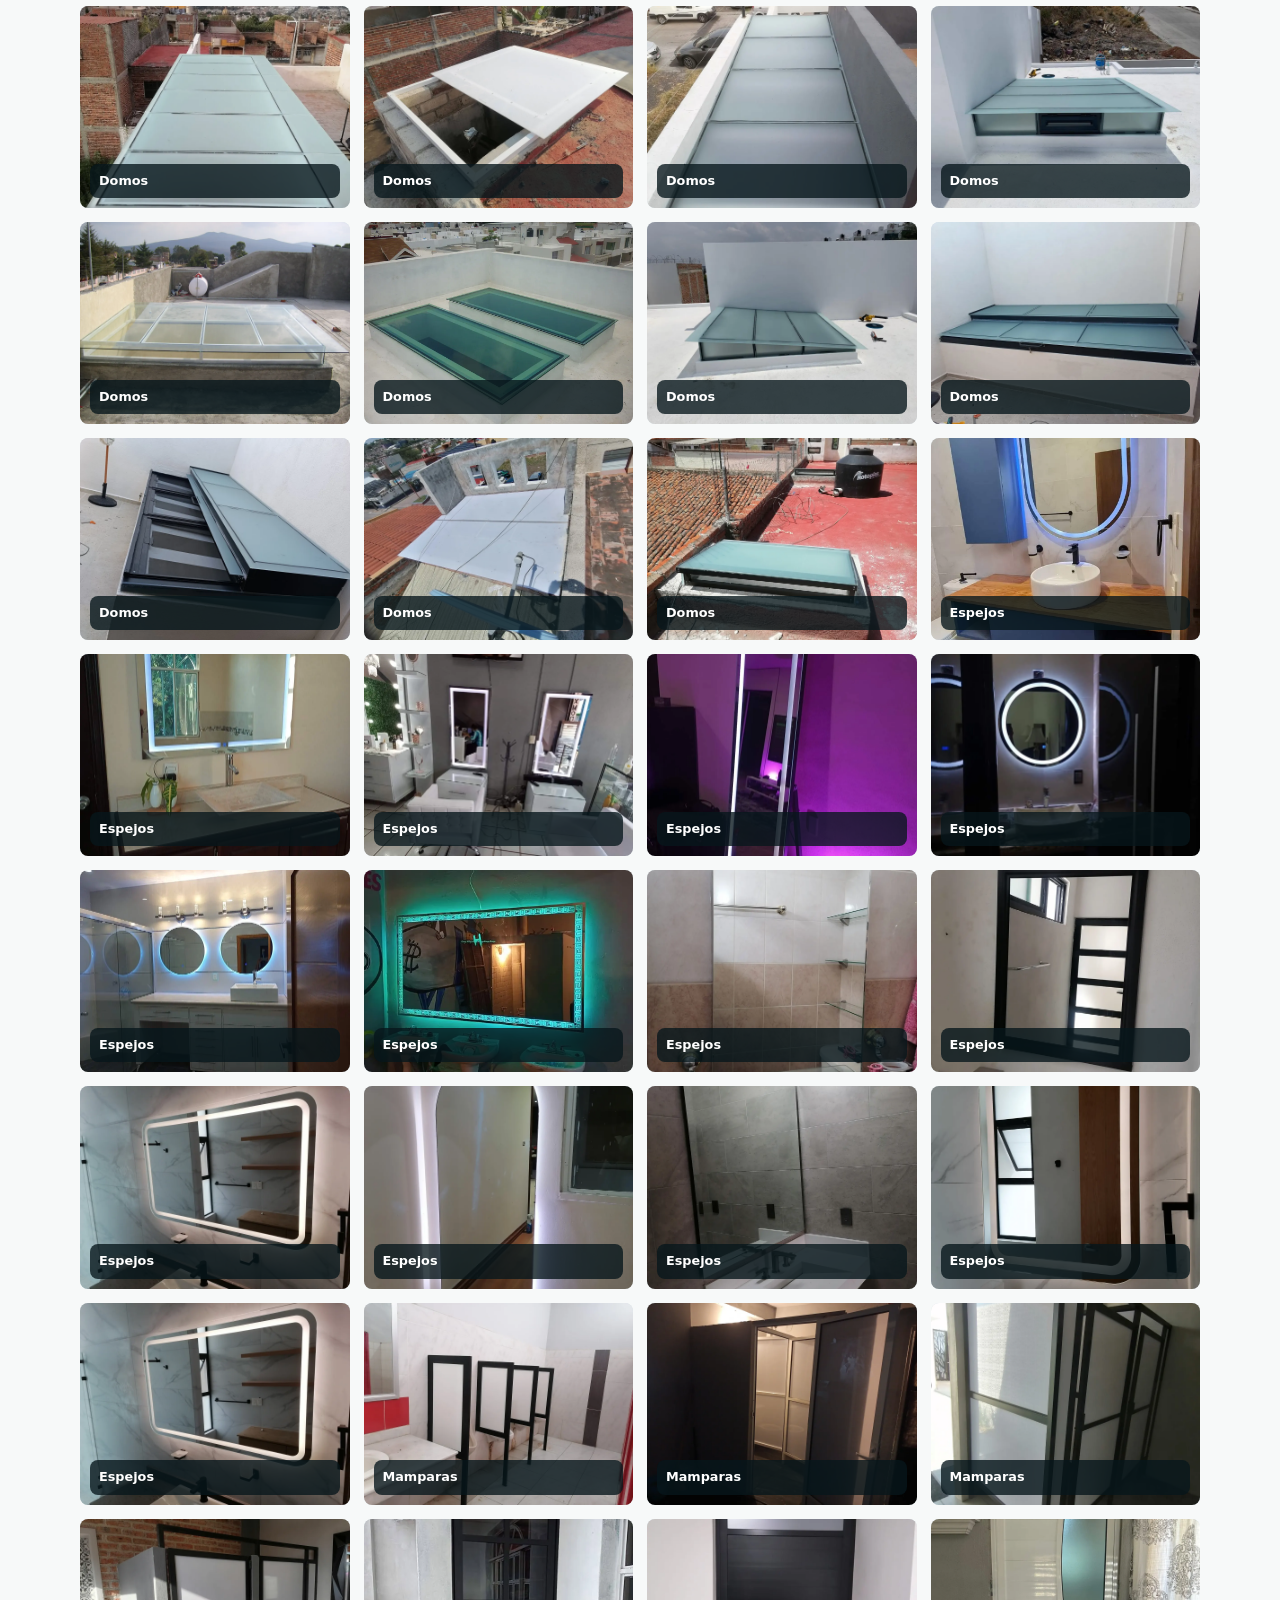
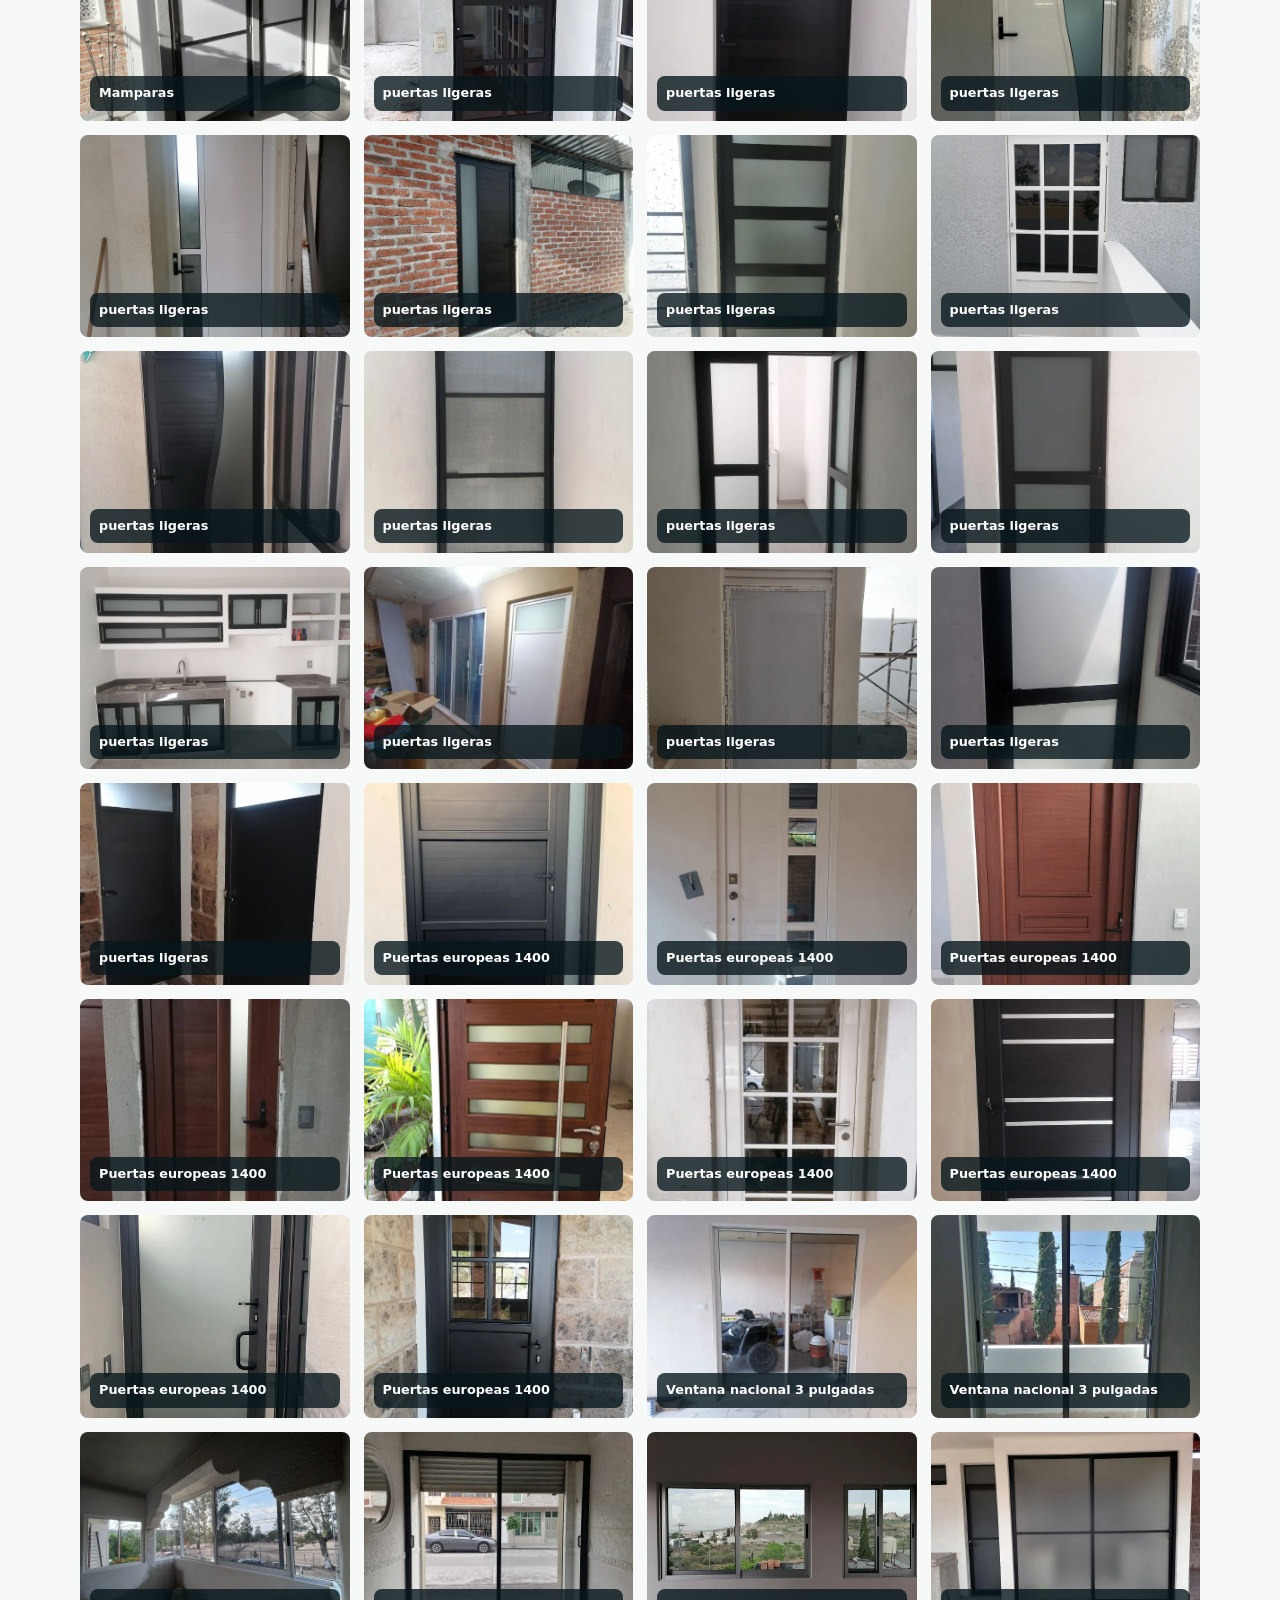
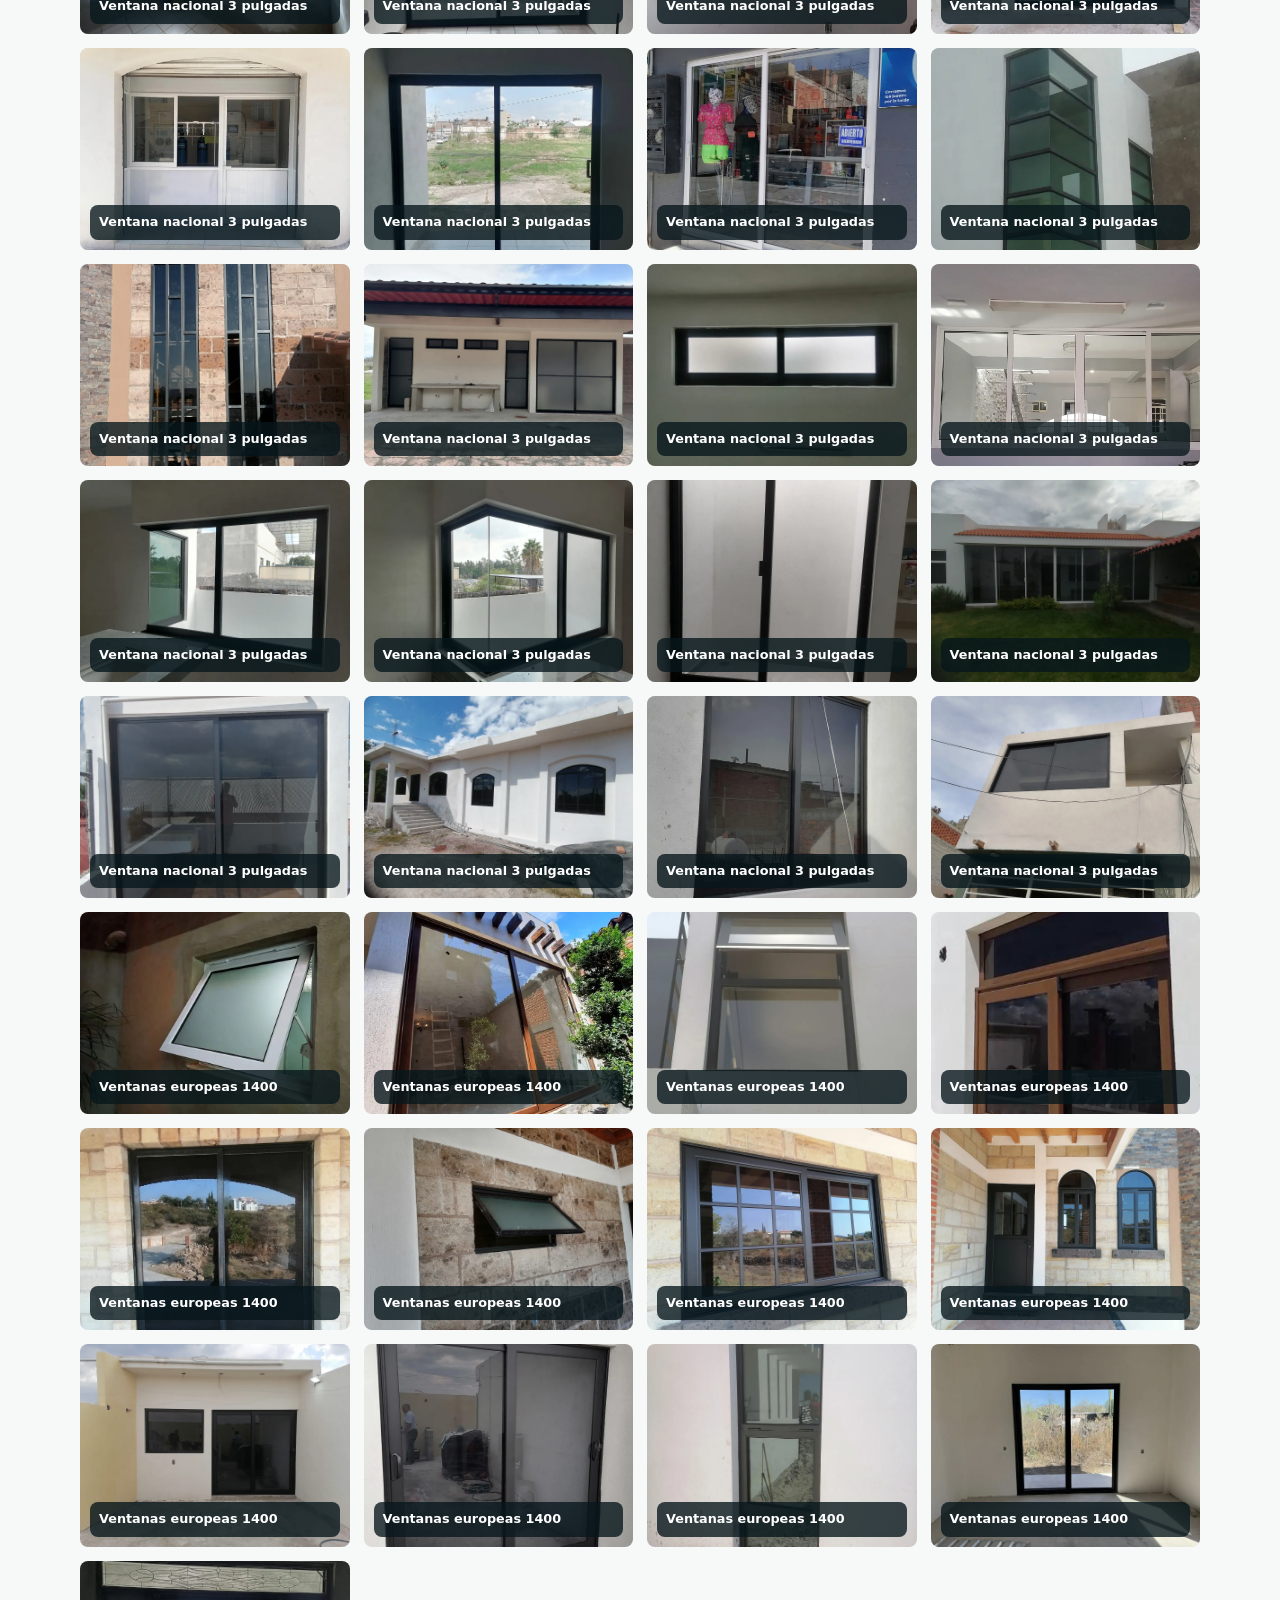
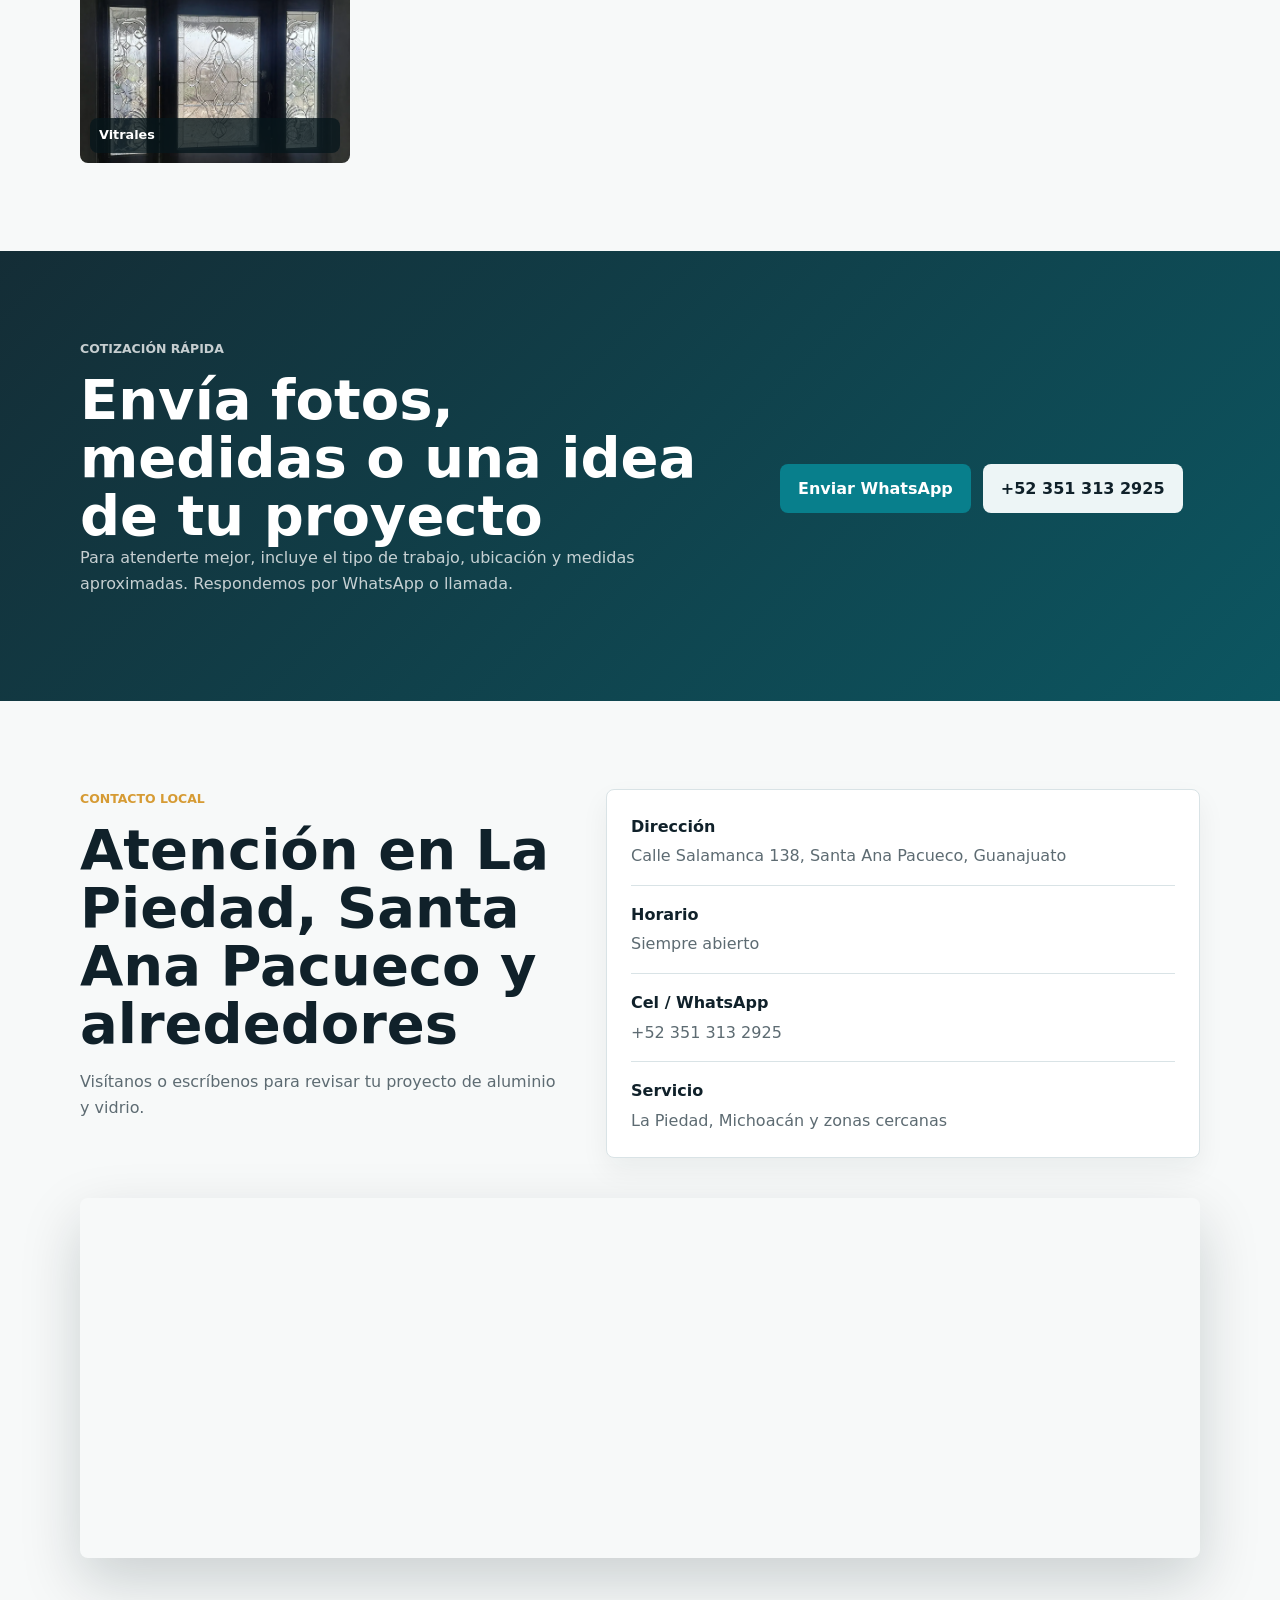
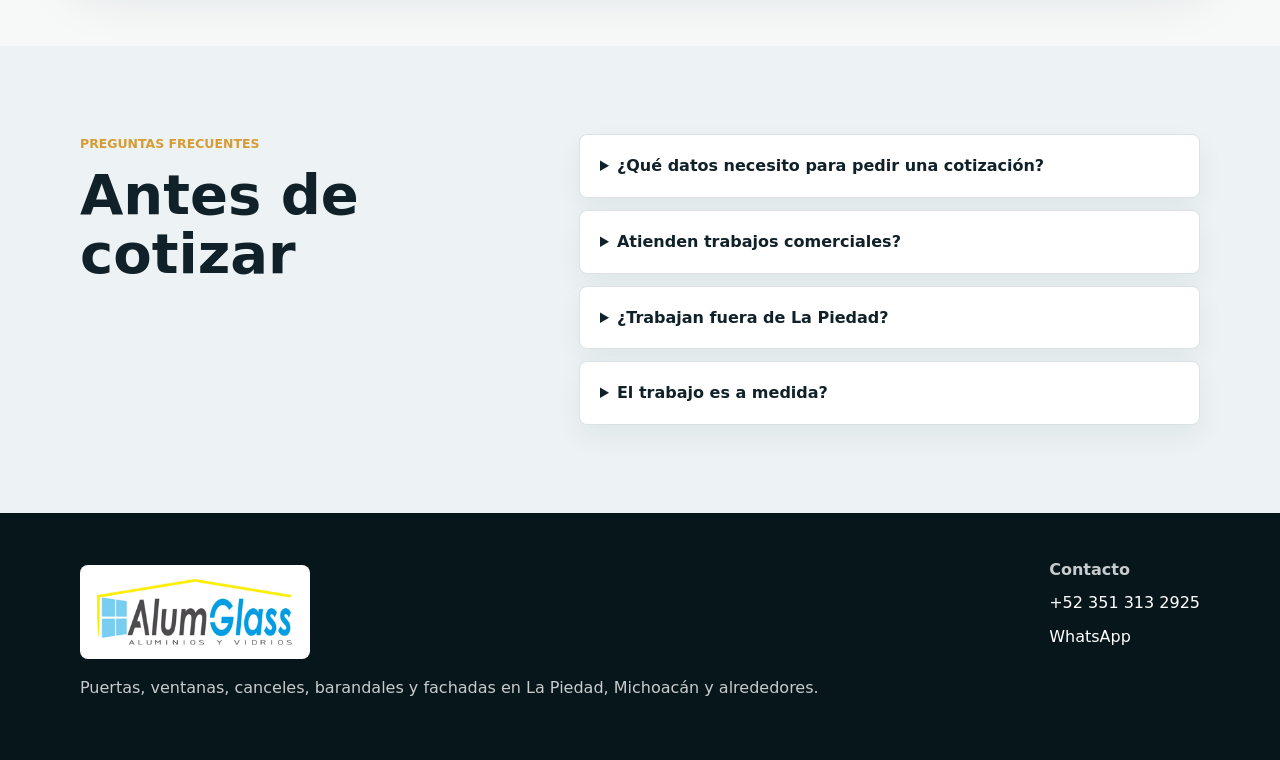
==== commit 6165435a: "Update SEO domain and quote totals" ====
--- a/index.html
+++ b/index.html
@@ -7,7 +7,7 @@
     <meta name="description" content="Alumglass realiza puertas, ventanas, canceles, barandales, fachadas y trabajos residenciales o comerciales en La Piedad, Santa Ana Pacueco y alrededores. Cotiza por WhatsApp.">
     <meta name="robots" content="index,follow">
     <meta name="theme-color" content="#0b1f2a">
-    <link rel="canonical" href="https://alumglass.example/">
+    <link rel="canonical" href="https://aluminiosalumglass.com/">
     <link rel="icon" href="assets/images/favicon.ico" sizes="any">
     <link rel="icon" href="assets/images/favicon.png" type="image/png">
     <link rel="preload" href="assets/images/hero-alumglass.png" as="image">
@@ -31,7 +31,7 @@
         },
         "telephone": "+523513132925",
         "openingHours": "Mo-Su 00:00-23:59",
-        "url": "https://alumglass.example/",
+        "url": "https://aluminiosalumglass.com/",
         "sameAs": ["https://wa.me/523513132925"]
       }
     </script>
